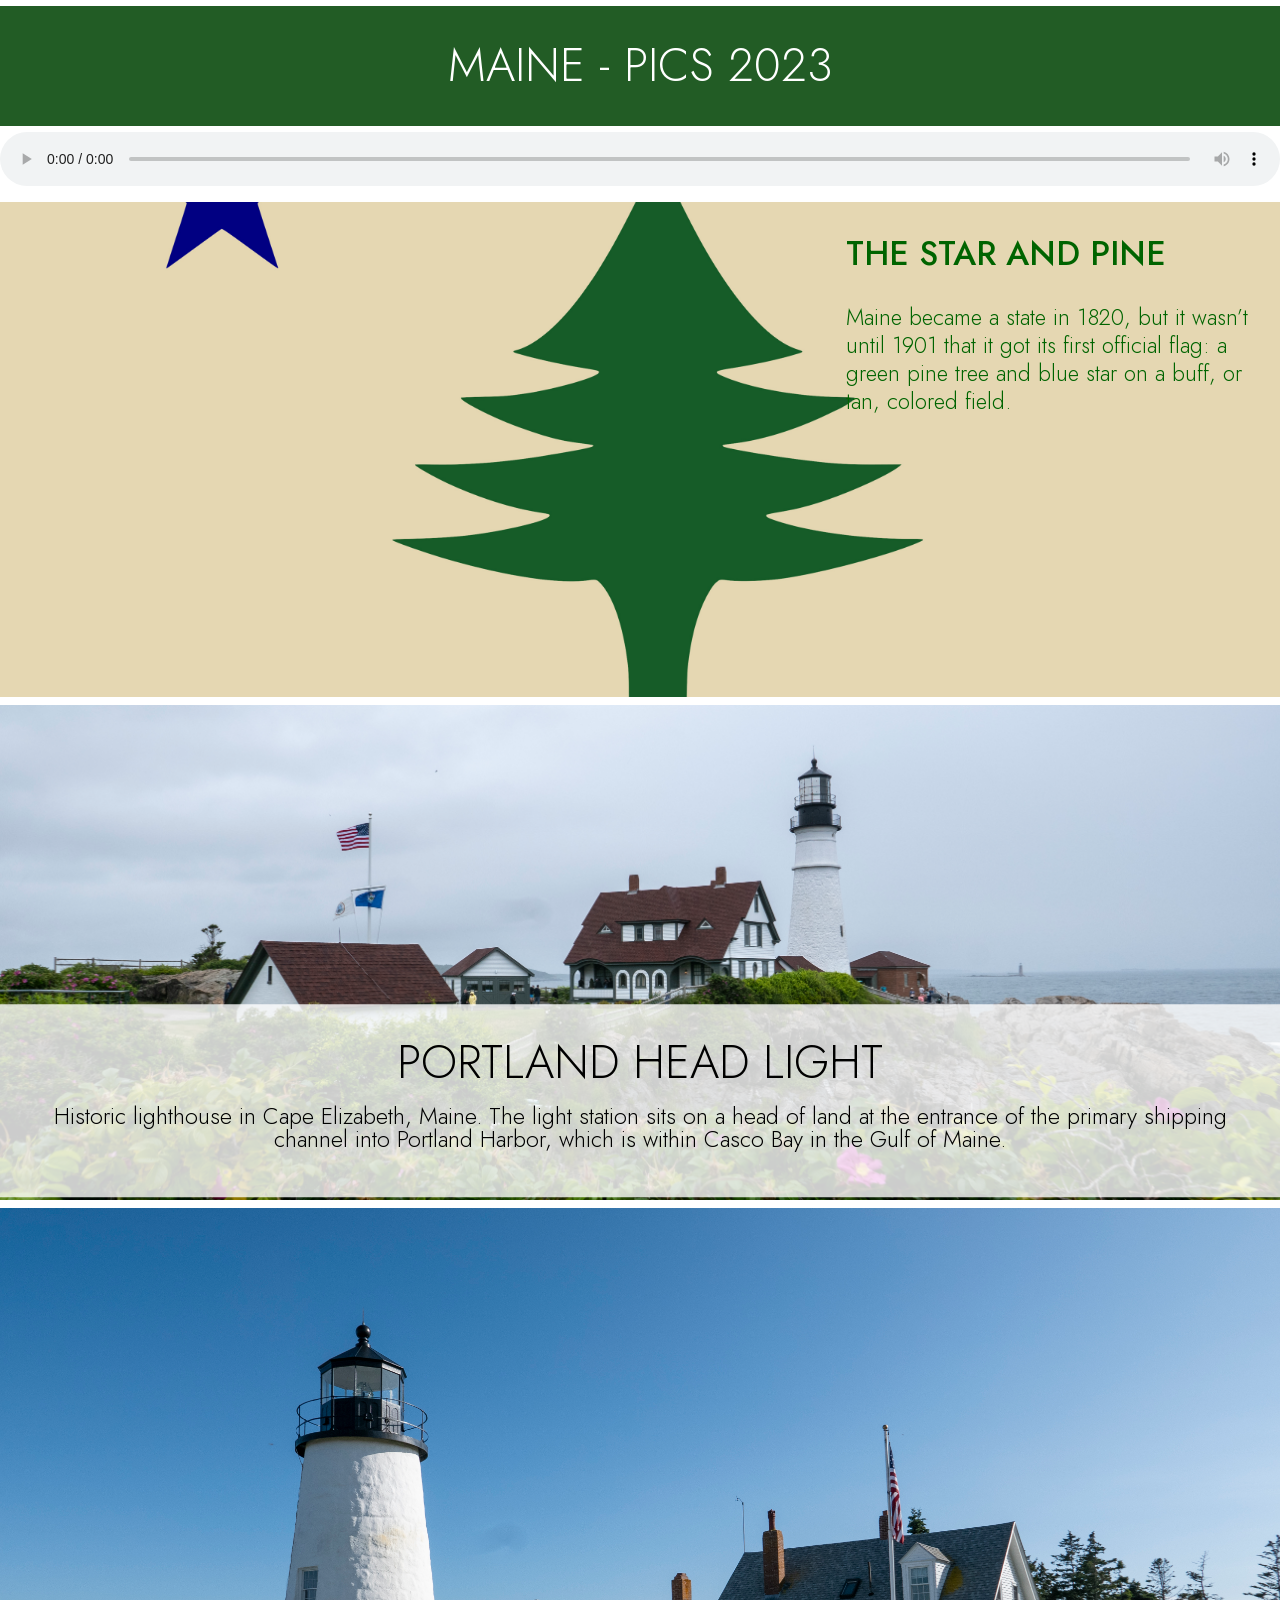
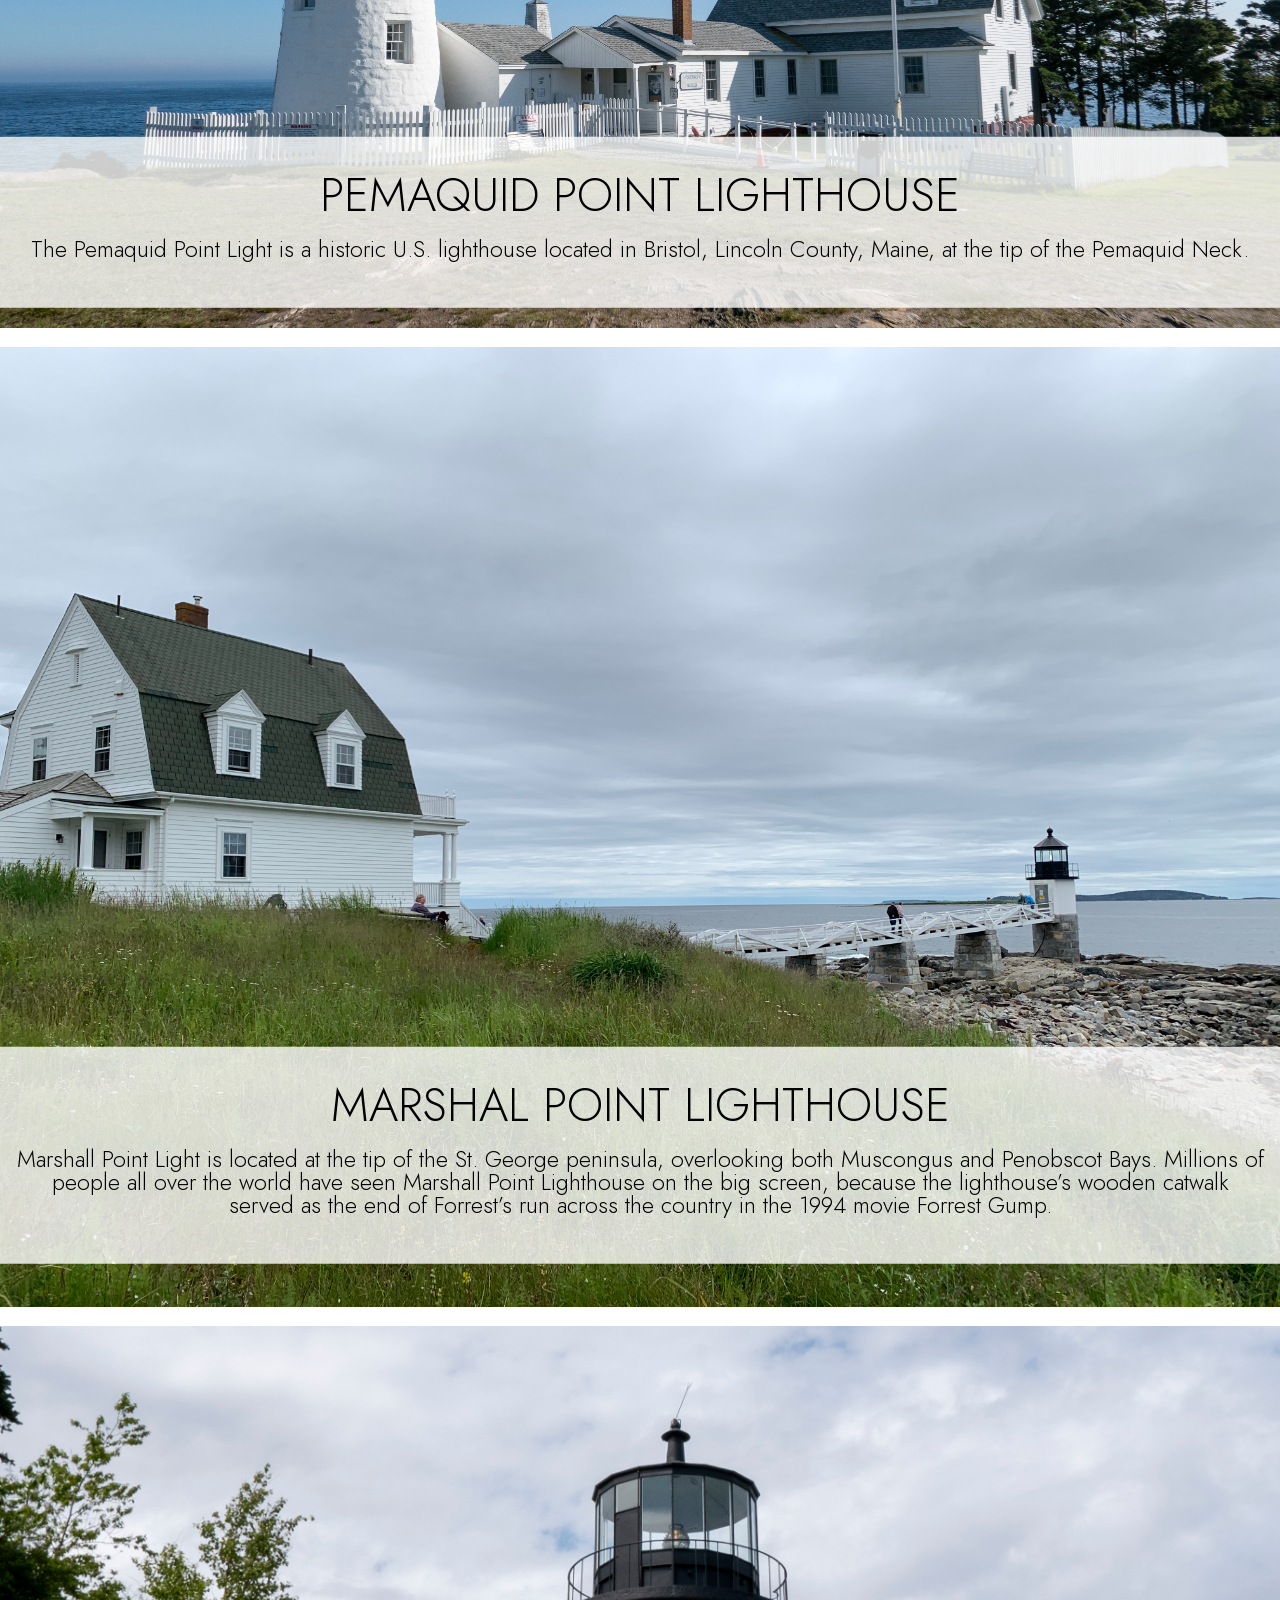
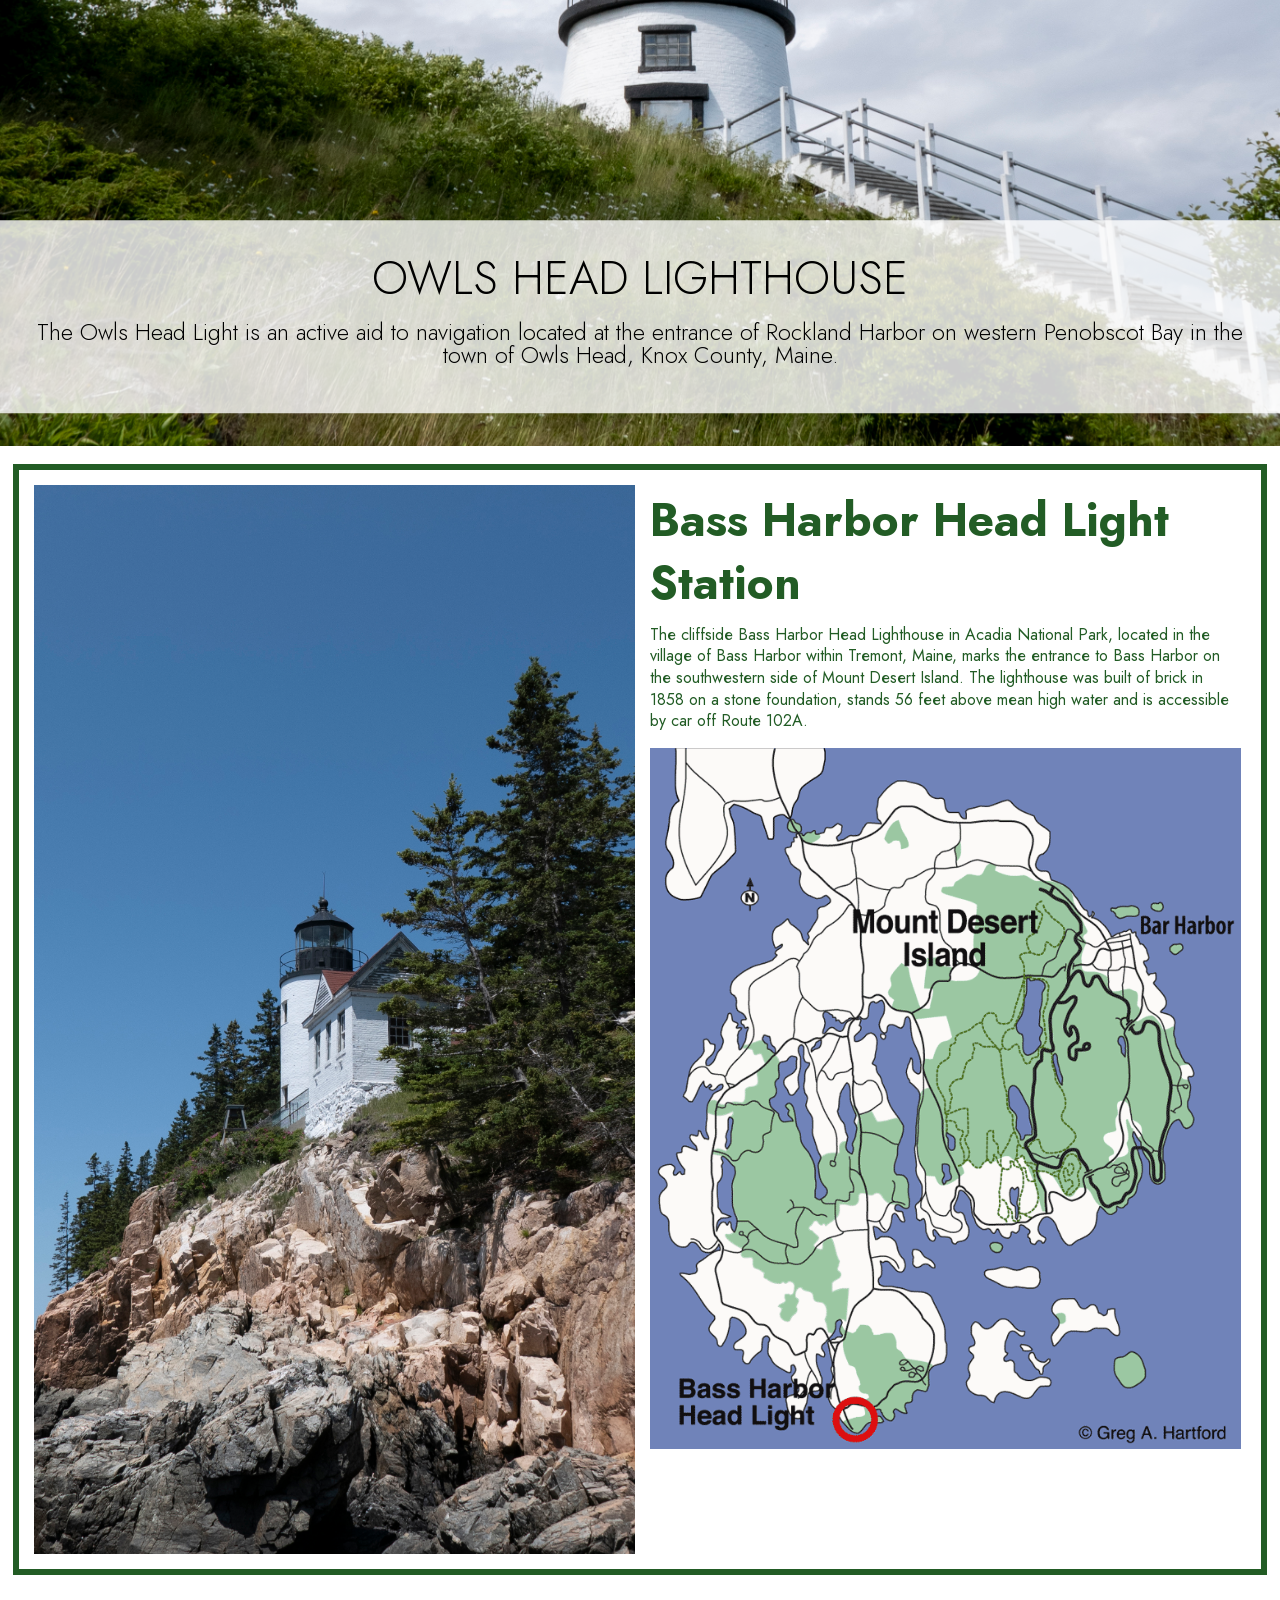
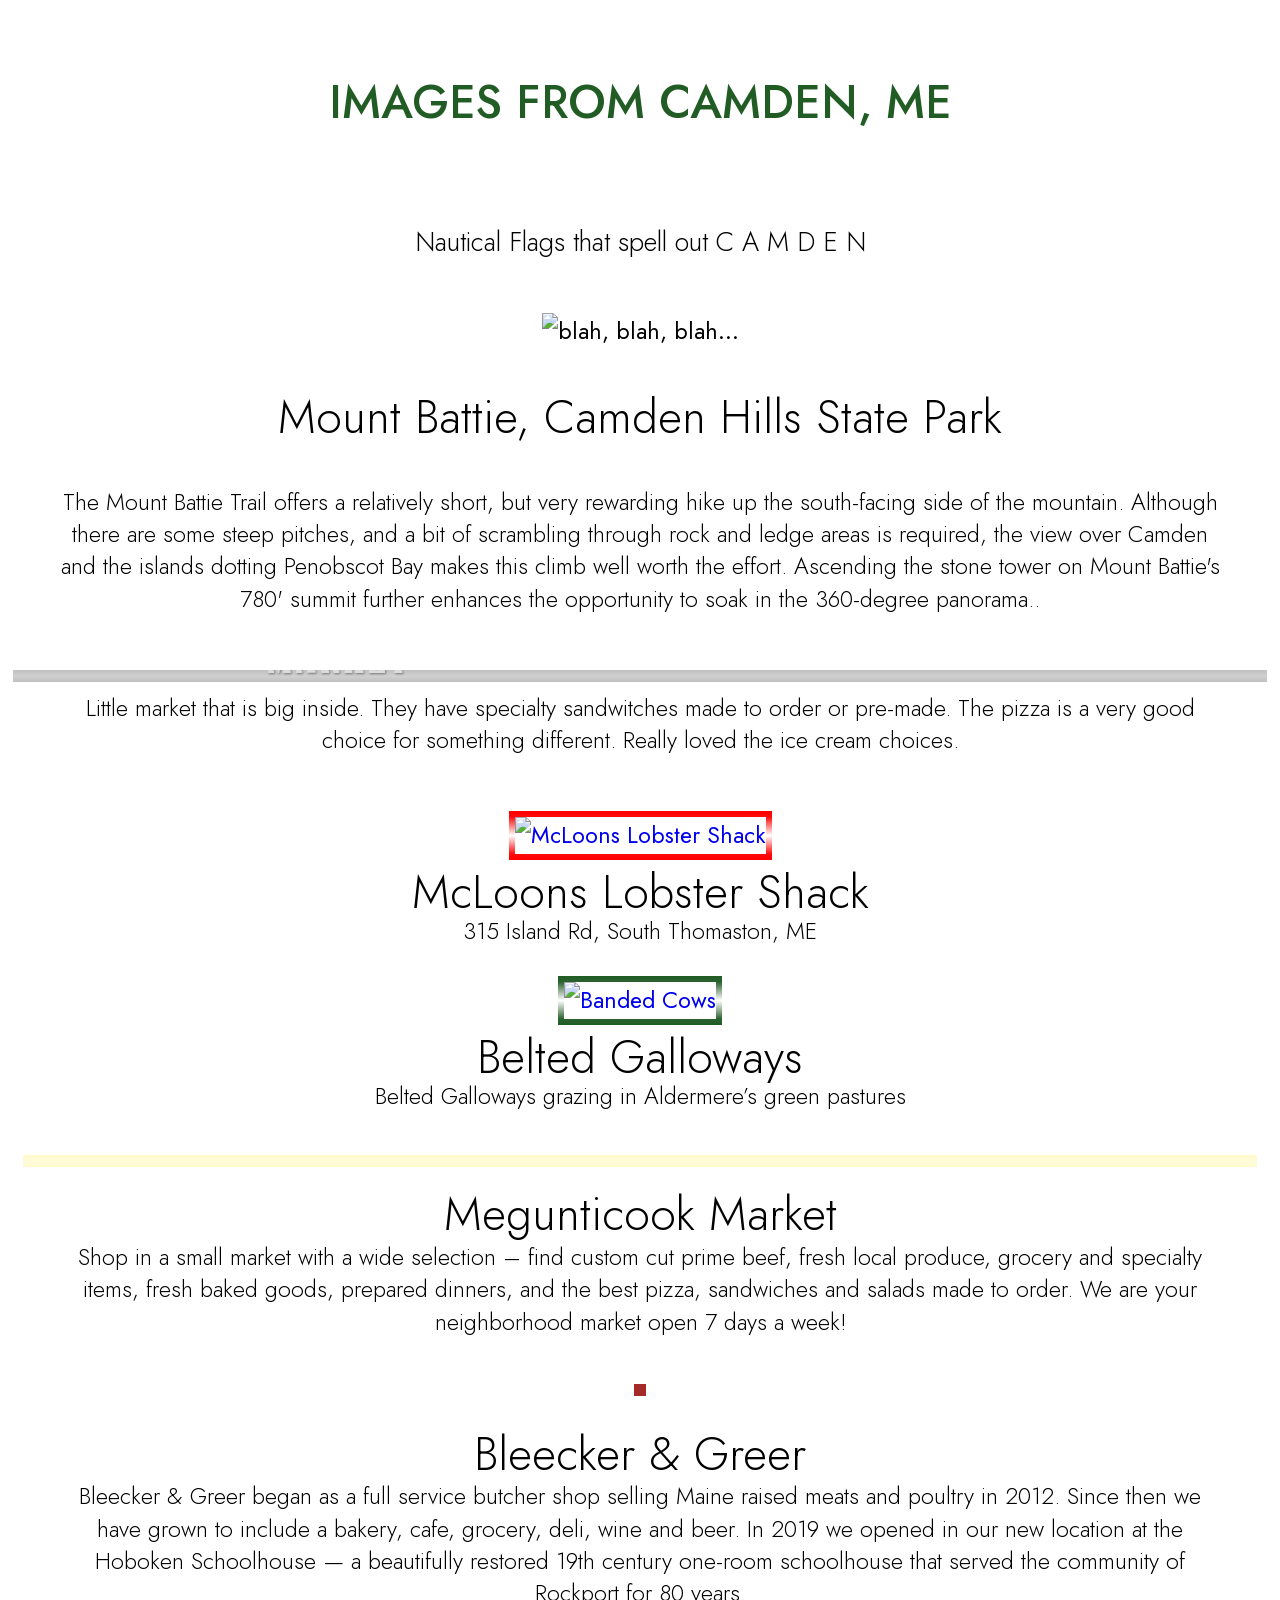
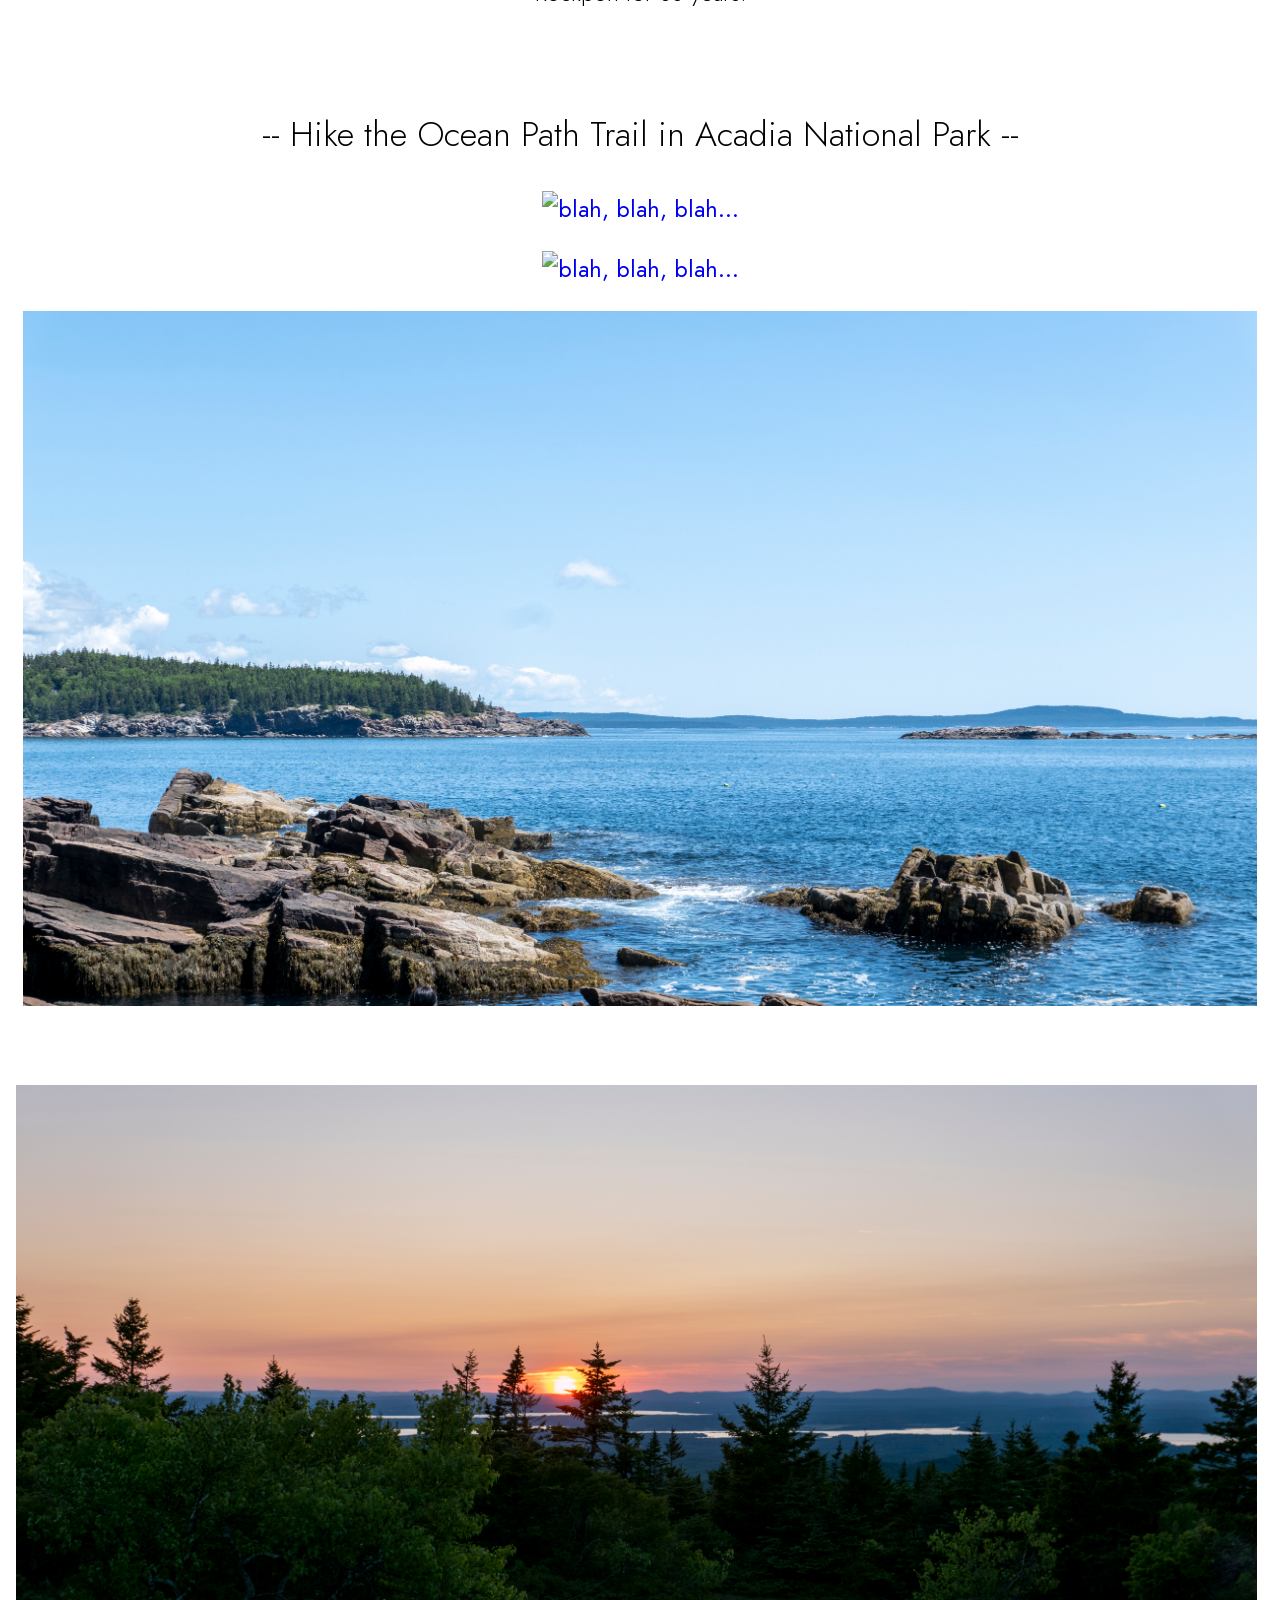
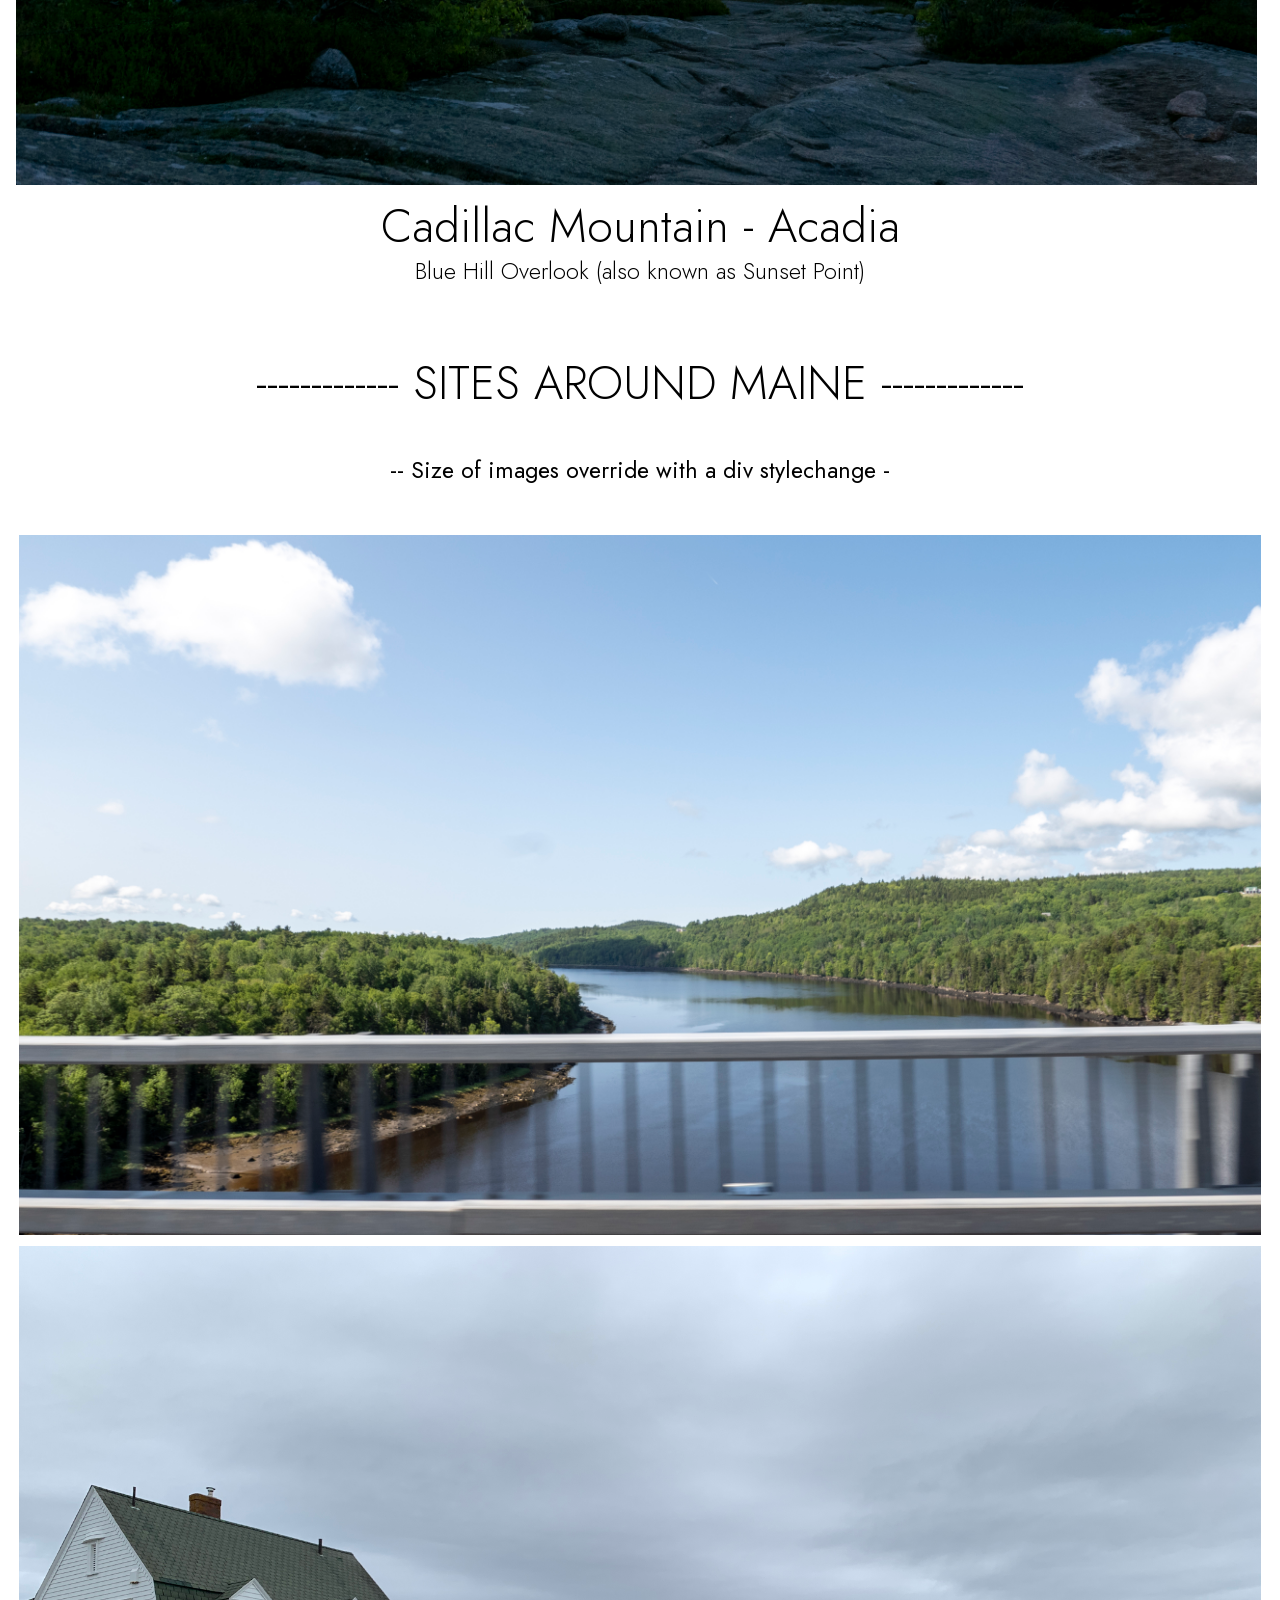
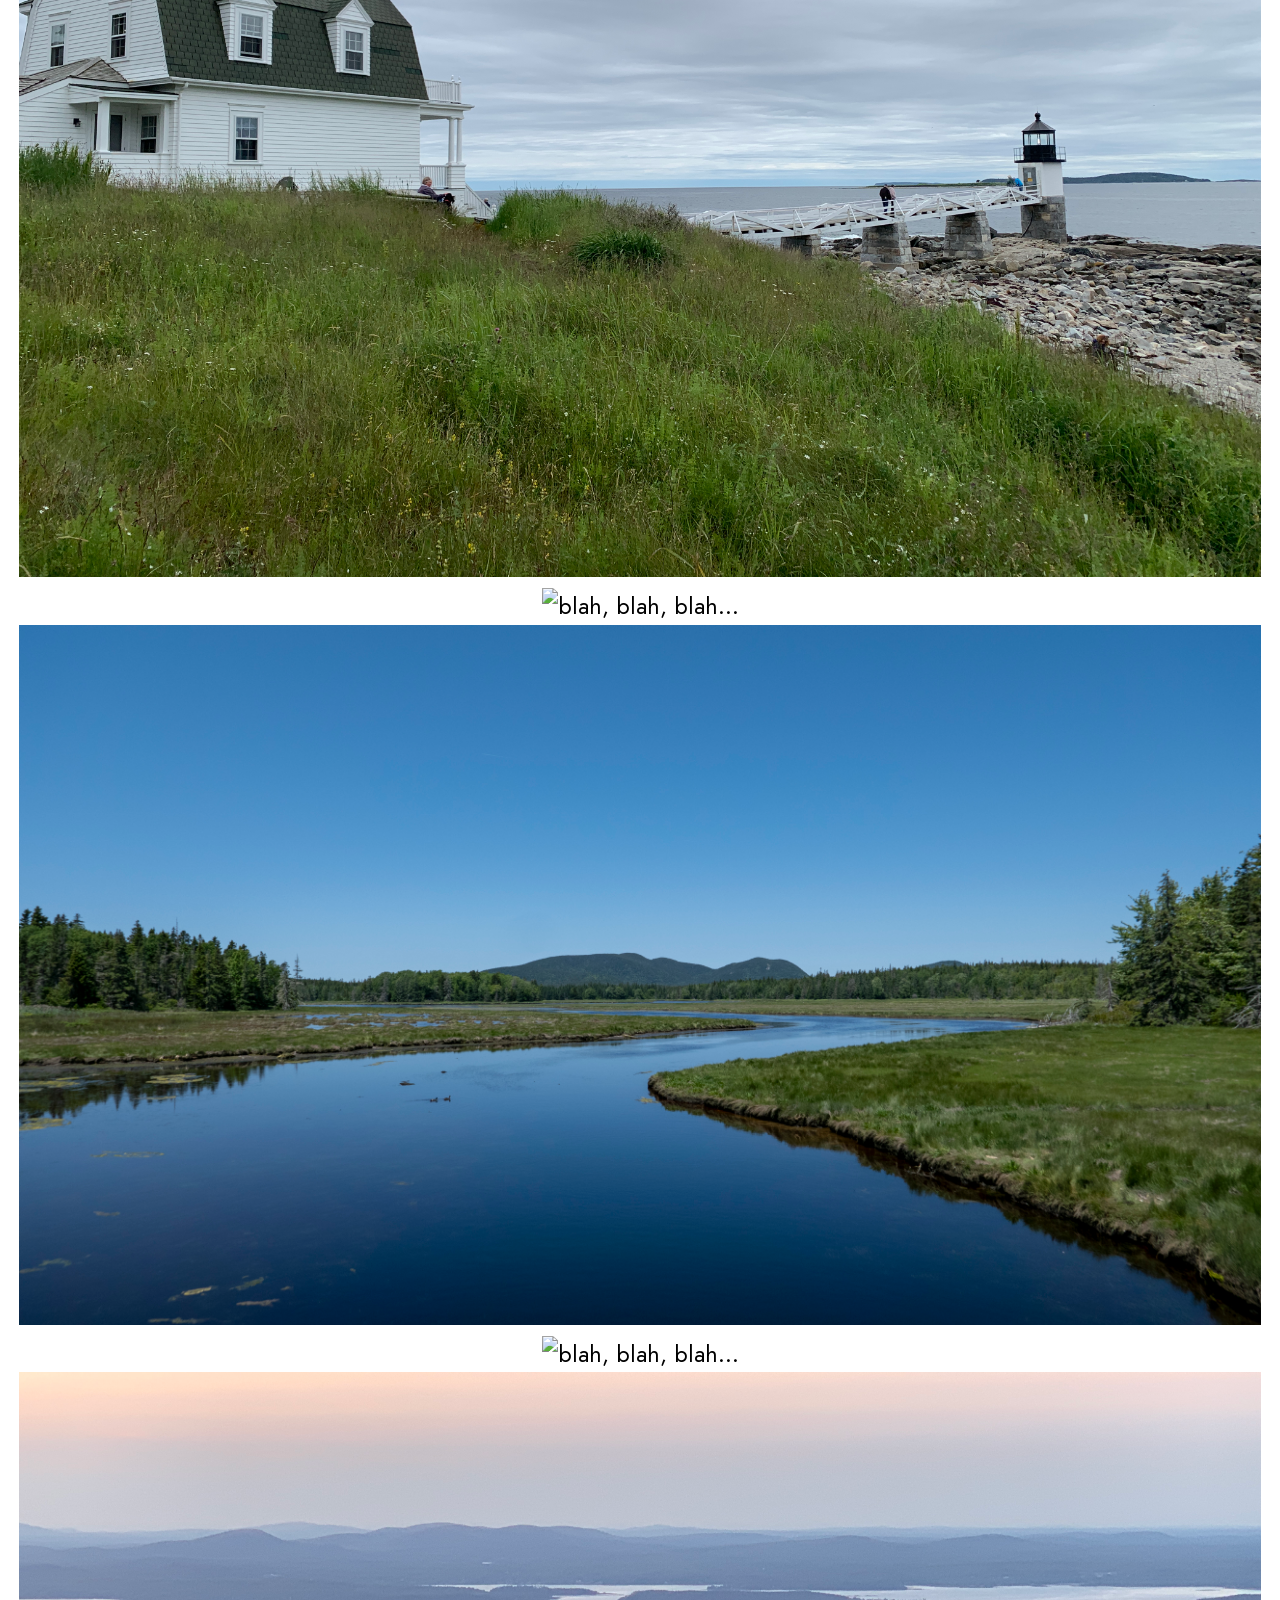
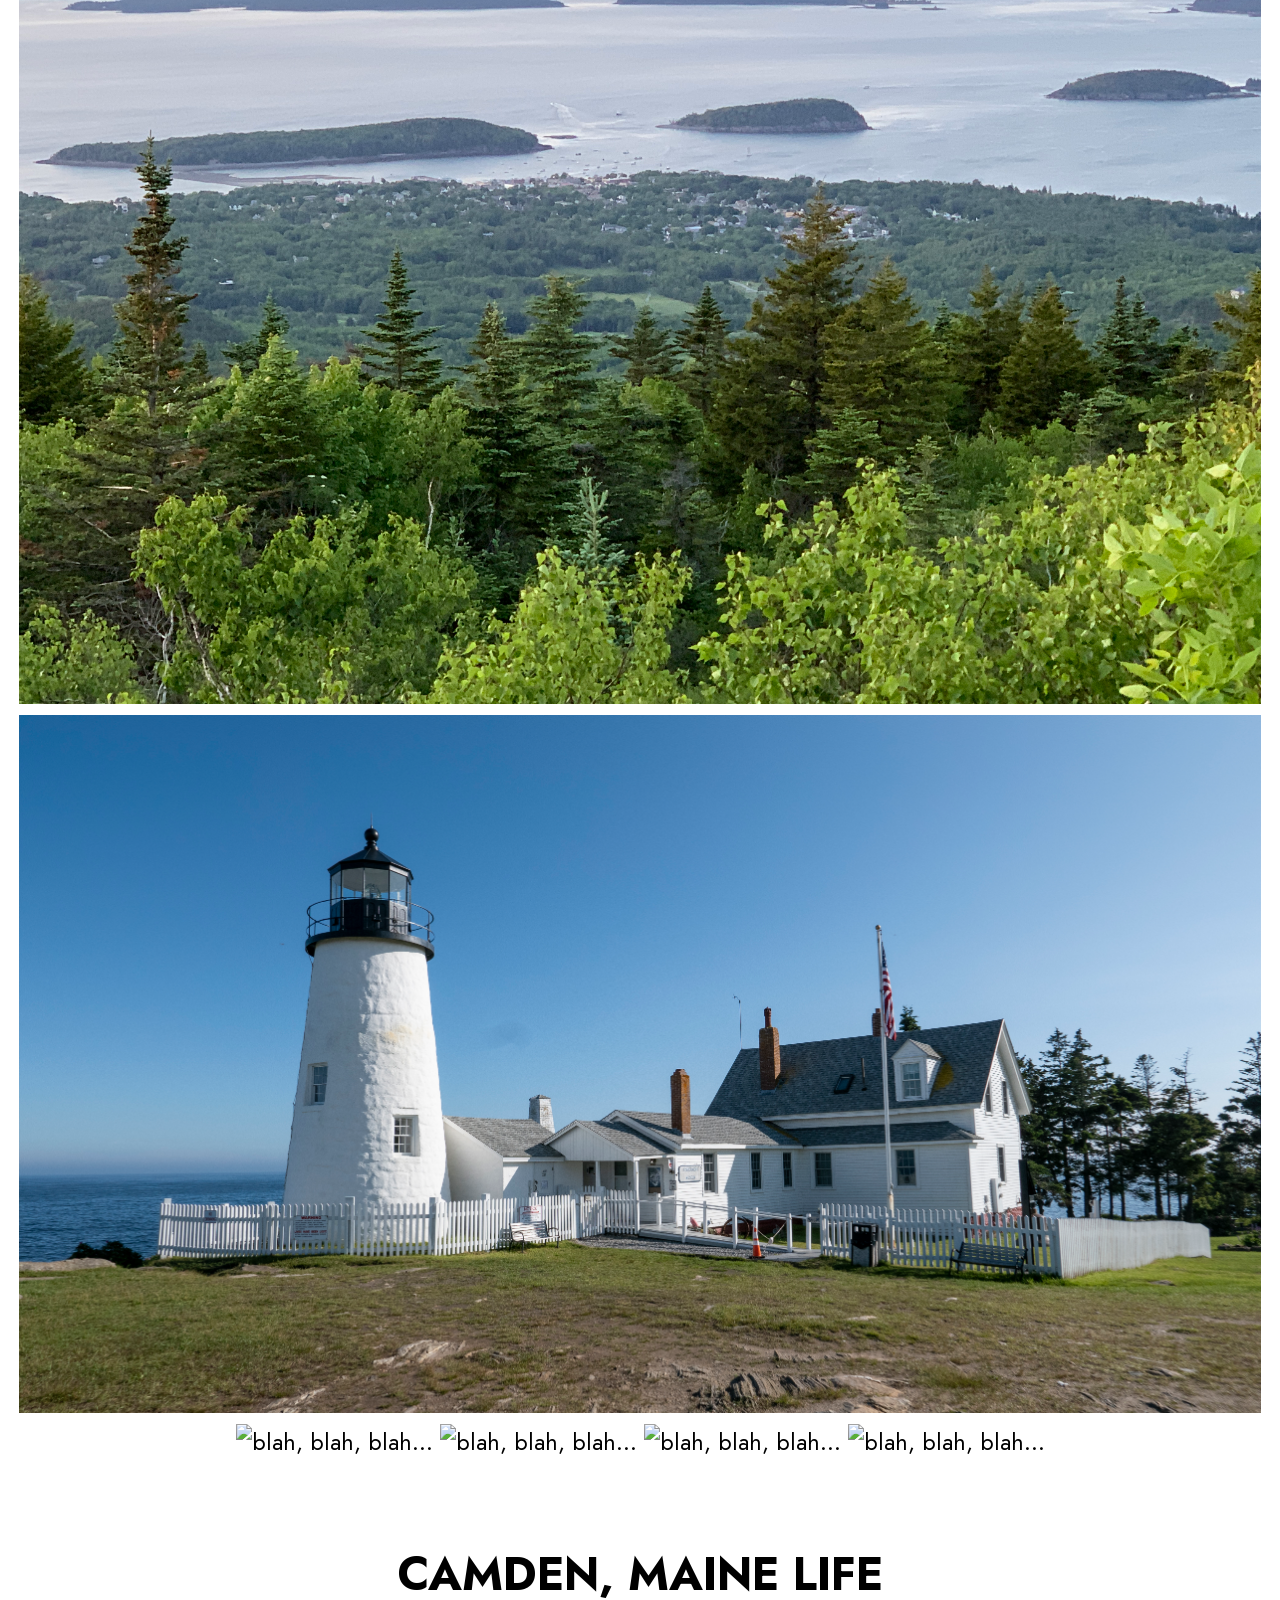
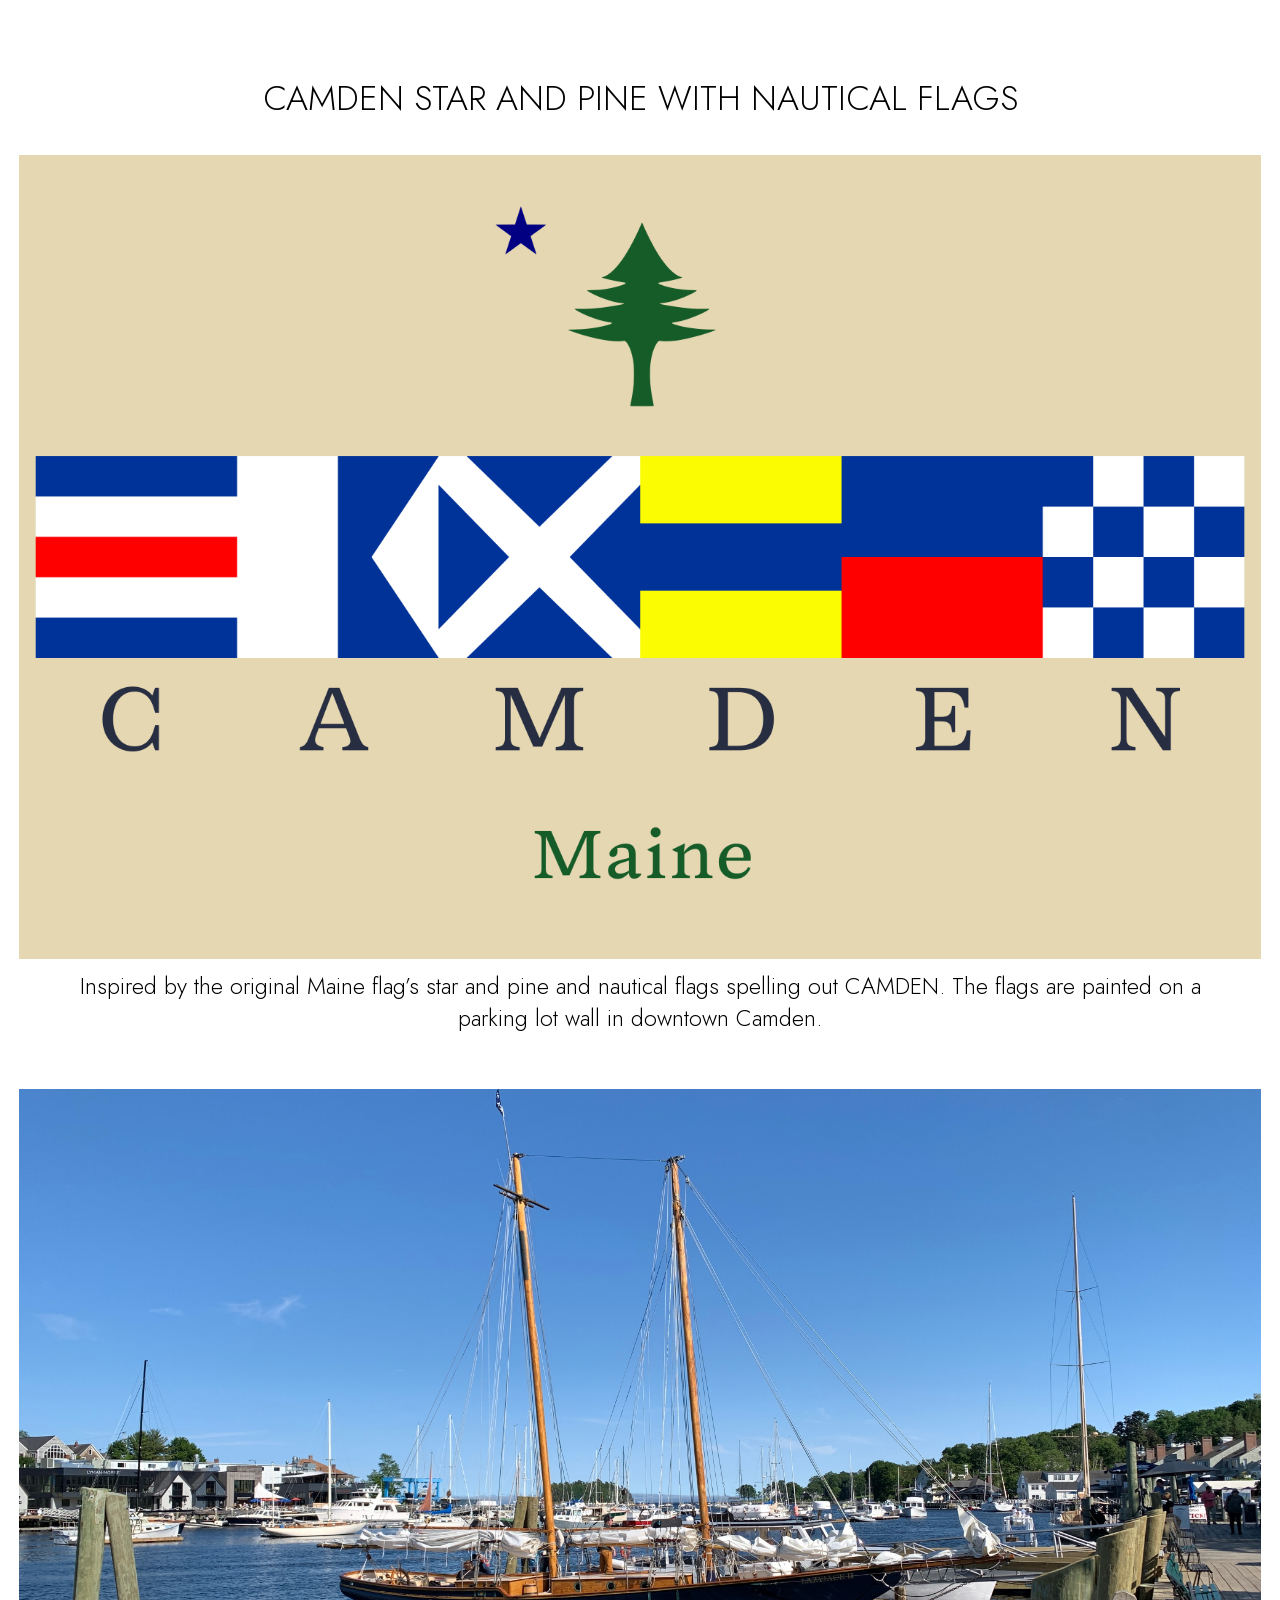
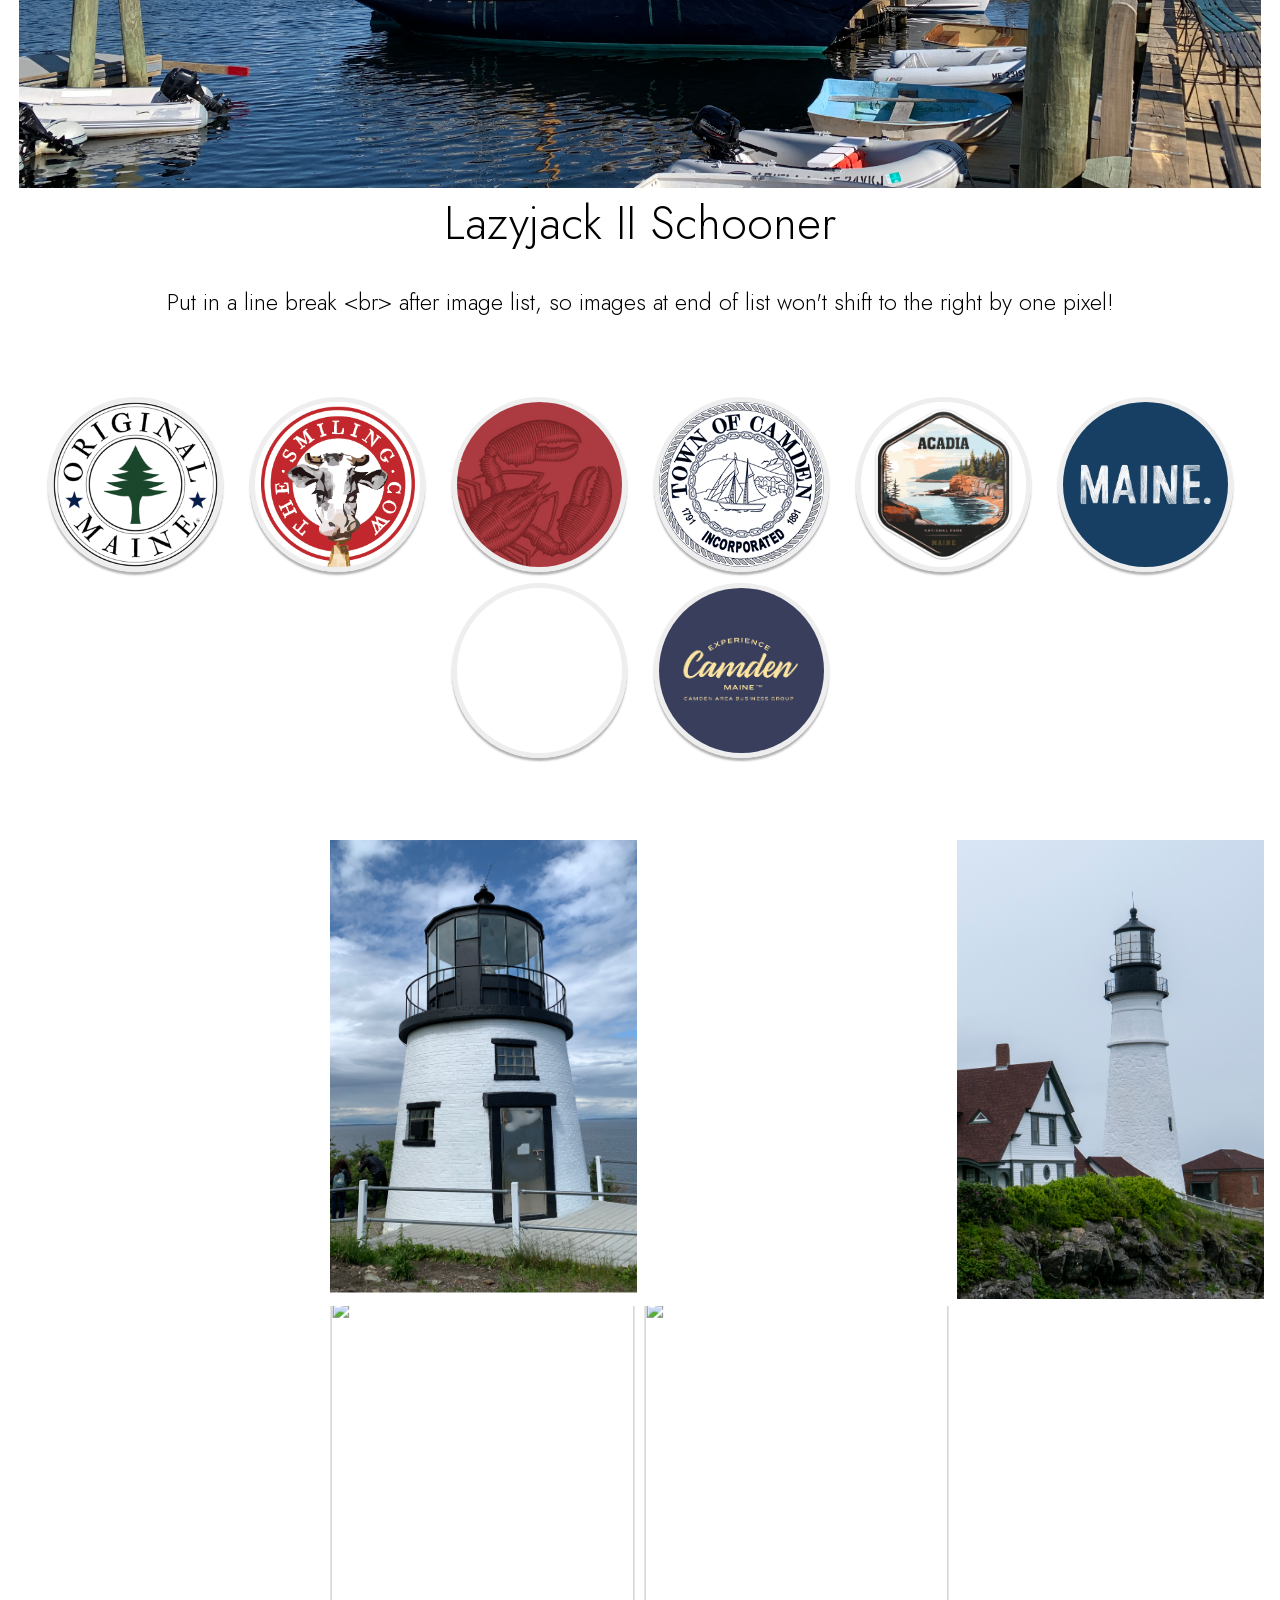
==== index.html @ 2dab099b "Update index.html" ====
<!DOCTYPE html>
<html lang="en-US">


<!-- page name top tab -->
<head>    
  <!-- basic.html -->
  <title>MY OWN MAINE PAGE - EAK</title>
  <link rel="stylesheet" href="style.css">  
  <meta charset = "UTF-8" />
  




    
</head>

<body>     
<center>

    
<div class="banner">
 <h1 class="light-text">MAINE - PICS 2023</h1>            
</div>
        
    
    
    
<!-- audio player audio level half set size of playr in css look for audio1 -->

    
<div title="Common Loon Calls"><audio id= "audio1" controls="controls" onloadeddata="setHalfVolume()" loop="true">
<source src="music/Common_Loon_Calls.mp3"  type="audio/mp3">
</audio></div>
        

<script>
function setHalfVolume() {
    var myAudio = document.getElementById("audio1");  
    myAudio.volume = 0.3; //Changed this to 0.5 or 50% volume since the function is called Set Half Volume ;)
}
</script>    
 
    


    
    
    
    
    
    
    
<!-- HERO1 container holding image and text image call in html -->     
    

 <div class="heromain">
  <div class="heromain-overlay">
   <h2 class="meium-text">THE STAR AND PINE</h2>
    <h4 class="light-text">Maine became a state in 1820, but it wasn’t until 1901 that it got its first official flag: a green pine tree and blue star on a buff, or tan, colored field.</h4>
  </div>
  <img src="images/Camden Maine Flag.jpg" alt="" class="heromain-image" />
</div>   
    
    
    
    
    

    
    
<!-- HERO2 container holding image and text -->   
    
    
<div class="hero-2">
 <img src="images/PREM1240 copy.jpg" alt="" class="heromain-image" />   
  <div class="herotext-2">
   <h1 class="light-text">PORTLAND HEAD LIGHT</h1>
        <h4 class="light-text">Historic lighthouse in Cape Elizabeth, Maine. The light station sits on a head of land at the entrance of the primary shipping channel into Portland Harbor, which is within Casco Bay in the Gulf of Maine.</h4>
  </div>
</div>       
    
    
    

    
    
<!-- HERO3 container image resizes  full image to page text -->      
    
    
    
<div class="hero-3">
  <img class="bg3" src="images/PREM1206 copy.jpg" alt="" />
  <div class="herotext-3">
   <h1 class="light-text">PEMAQUID POINT LIGHTHOUSE</h1>
        <h4 class="light-text">The Pemaquid Point Light is a historic U.S. lighthouse located in Bristol, Lincoln County, Maine, at the tip of the Pemaquid Neck.</h4>
  </div>
</div>       
         


    
    
<div class="hero-3">
  <img class="bg3" src="images/IMG_8905.JPG" alt="" />
  <div class="herotext-3">
   <h1 class="light-text">MARSHAL POINT LIGHTHOUSE</h1>
        <h4 class="light-text">Marshall Point Light is located at the tip of the St. George peninsula, overlooking both Muscongus and Penobscot Bays. Millions of people all over the world have seen Marshall Point Lighthouse on the big screen, because the lighthouse’s wooden catwalk served as the end of Forrest’s run across the country in the 1994 movie Forrest Gump.</h4>
  </div>
</div>       
         


 <div class="hero-3">
  <img class="bg3" src="images/Owls Head Lighthouse02.jpg" alt="" />
  <div class="herotext-3">
   <h1 class="light-text">OWLS HEAD LIGHTHOUSE</h1>
        <h4 class="light-text">The Owls Head Light is an active aid to navigation located at the entrance of Rockland Harbor on western Penobscot Bay in the town of Owls Head, Knox County, Maine.</h4>
  </div>
</div>              
    

  <!-- responsive image left text right flexbox -->    
    
  
  <!-- # Two Column Responsive Table with Image -->



<!-- responsive image left / text right -->

<table style="width:98%; border:6px solid #225C25; border-collapse:collapse; background:#ffffff;" align="center">
  <tr>
    <td style="padding:10px;">

      <!-- LEFT COLUMN : IMAGE -->
      <table align="left" width="50%" cellpadding="0" cellspacing="0">
        <tr>
          <td style="padding:5px; text-align:center;">
            <a href="https://acadiamagic.com/bass-harbor-light.html" target="_blank">
              <img src="images/PREM1141_9x16copy.jpg"
                   alt="Bass Harbor Head Light"
                   style="width:100%; height:auto; display:block;">
            </a>
          </td>
        </tr>
      </table>

      <!-- RIGHT COLUMN : TEXT + MAP -->
      <table align="right" width="50%" cellpadding="0" cellspacing="0">
        <tr>
          <td style="
              padding:10px;
              
              color:#225C25;
              line-height:1.35;
              text-align:left;
            ">

            <h1 style="margin:0 0 10px 0;">
              Bass Harbor Head Light Station
            </h1>

            <p style="font-size:1rem; margin:0 0 15px 0;">
              The cliffside Bass Harbor Head Lighthouse in Acadia National Park,
              located in the village of Bass Harbor within Tremont, Maine,
              marks the entrance to Bass Harbor on the southwestern side of
              Mount Desert Island. The lighthouse was built of brick in 1858
              on a stone foundation, stands 56 feet above mean high water and
              is accessible by car off Route 102A.
            </p>

            <img src="images/bassharborlightmap.png"
                 alt="Bass Harbor Map"
                 style="width:100%; height:auto; display:block; margin-top:10px;">

          </td>
        </tr>
      </table>

      <!-- CLEAR FLOATS -->
      <div style="clear:both;"></div>

    </td>
  </tr>
</table>



    
    
    
 <!-- IMAGE bg - Opacity layer - LOGO. "it scales too -->   
    
<br>

<p></p>   
    
<h1 class="medium-text" style="color:#225C25;">IMAGES FROM CAMDEN, ME</h1>
   
    
<p></p> 
    
<div class="photo-container">

<a href="https://www.camdenmaine.gov/" target="_blank"><img src="images/camdenseal-dark.png" alt="" class="logo" /></a> 
 
<img src="./images/PREM1173 copy.jpg" alt="" class="photounderlogo" style="transform: scale(1)" />

</div>    
    
 

<h3 class="light-text">Nautical Flags that spell out C A M D E N</h3>     
        
   

  


    
<div id="page-wrap">
</div>
<!-- all websites HTML here -->


    











    
<p></p>   
<div style="width: 100%">
<img src="images/IMG_9038.JPG" alt="blah, blah, blah..." />

<h1 class="light-text">Mount Battie, Camden Hills State Park</h1>
<p class="light-text" style="margin: 0 1.6em 32px; line-height: 1.4;">The Mount Battie Trail offers a relatively short, but very rewarding hike up the south-facing side of the mountain. Although there are some steep pitches, and a bit of scrambling through rock and ledge areas is required, the view over Camden and the islands dotting Penobscot Bay makes this climb well worth the effort. Ascending the stone tower on Mount Battie's 780' summit further enhances the opportunity to soak in the 360-degree panorama..</p>        

</div>    
    
<!-- size expand and border gradient -->    
 
<p></p>






    
    
<div class="photo-container">
<a href="https://megunticookmarket.com" target="_blank"><img src="images/Megunticook-Market-Logo - Copy.svg" alt="" class="logo2" /></a> 
<img src="images/IMG_9027.JPG" alt="" class="photounderlogo2" style="border: 6px solid; border-image-source: linear-gradient(to bottom, silver, #FFFFFF, #FFFFFF, silver); border-image-slice: 1;"/>
</div>       
    
<p class="light-text" style="margin: 0 1.6em 32px; line-height: 1.4;">Little market that is big inside. They have specialty sandwitches made to order or pre-made. The pizza is a very good choice for something different. Really loved the ice cream choices.</p>    
<p></p> 
    

    
    
    
    

<a href="https://mcloonslobster.com/" target="_blank">
  <img src="images/PREM1050 copy.jpg" alt="McLoons Lobster Shack"
       width="325"
       style="margin-bottom: 8px;
              border: 6px solid;
              border-image-source: linear-gradient(to bottom, red, white, red);
              border-image-slice: 1;">
</a>

<h1 class="light-text" style="margin: 0; line-height: 1.1;">
  McLoons Lobster Shack
</h1>

<h4 class="light-text" style="margin: 0 0 32px 0; line-height: 1.1;">
  315 Island Rd, South Thomaston, ME
</h4>



<a href="https://www.aldermere.org/about/belted-galloways/" target="_blank">
  <img src="images/PREM1067 copy2.jpg" alt="Banded Cows"
       width="325"
       style="margin-bottom: 8px;
              border: 6px solid; 
              border-image-source: linear-gradient(to bottom, #225C25, white, #225C25); 
              border-image-slice: 1;">
</a>

<h1 class="light-text" style="margin: 0; line-height: 1.1;">
  Belted Galloways
</h1>

<h4 class="light-text" style="margin: 0 0 20px 0; line-height: 1.1;">
  Belted Galloways grazing in Aldermere’s green pastures
</h4>  


    
 
<p></p>        
        
    
    
      
<!-- image with gradient border static size -->      

<p><a href='https://megunticookmarket.com' target="_blank">
<img src="images/IMG_9027.JPG" alt="" class="photounderlogo2" style="border: 6px solid; border-image-source: linear-gradient(to bottom, LemonChiffon, #FFFFFF, #FFFFFF, LemonChiffon); border-image-slice: 1;"/></a></p>

<h1 class="light-text" style="margin: 0; line-height: 1.1;">
  Megunticook Market
</h1>   
<p class="light-text" style="margin: 0 1.6em 32px; line-height: 1.4;">
  Shop in a small market with a wide selection – find custom cut prime beef,
  fresh local produce, grocery and specialty items, fresh baked goods, prepared
  dinners, and the best pizza, sandwiches and salads made to order. We are your
  neighborhood market open 7 days a week!
</p>

    
     
<p><a href="https://www.mainemeat.com/" target="_blank"><img src="images/IMG_9144.JPG" style="border: 6px solid; border-image-source: linear-gradient(to bottom, brown, brown, brown); border-image-slice: 1;" alt="" /></a></p>
    
<h1 class="light-text" style="margin: 0; line-height: 1.1;">
  Bleecker &#38; Greer
</h1>    
<p class="light-text" style="margin: 0 1.6em 32px; line-height: 1.4;">Bleecker &#38; Greer began as a full service butcher shop selling Maine raised meats and poultry in 2012. Since then we have grown to include a bakery, cafe, grocery, deli, wine and beer. In 2019 we opened in our new location at the Hoboken Schoolhouse — a beautifully restored 19th century one-room schoolhouse that served the community of Rockport for 80 years.</p>  
     
 <br>    

    
    <!-- size of images based on bdy sizing -- from css --> 
    
<h2 class="light-text">-- Hike the Ocean Path Trail in Acadia National Park --</h2>  
    
<p><a href="https://www.nps.gov/acad/index.htm" target="_blank"><img src="images/PREM1101 copy.jpg" alt="blah, blah, blah..." /></a></p>
<p><a href="https://www.nps.gov/acad/index.htm" target="_blank"><img src="images/PREM1104 copy.jpg" alt="blah, blah, blah..." /></a></p>     
<p><a href="https://www.nps.gov/acad/index.htm" target="_blank"><img src="images/PREM1103 copy.jpg" alt="blah, blah, blah..." /></a></p>     
    
 
<p></p>
<p></p>
    
    

<div style="width: 99%"><a href="https://www.nps.gov/acad/planyourvisit/cadillac-mountain.htm#:~:text=Friends%20of%20Acadia-,Visit%20Cadillac%20Mountain,-Cadillac%20Mountain%20is" target="_blank"><img src="images/PREM1136 copy.jpg" alt="" /></a>
<img src="images/statuetwinempire.JPG" alt="" /></div> 
<lb>

<h1 class="light-text" style="margin: 6px; line-height: 1.1;">
  Cadillac Mountain - Acadia
</h1>

<h4 class="light-text" style="margin: 0 0 32px 0; line-height: 1.1;">
  Blue Hill Overlook (also known as Sunset Point)
</h4>      
     
    
<p></p>    
    
<h1 class="light-text"> ------------- SITES AROUND MAINE ------------- </h1>
  
<!-- size of images override with a div stylechange -->     
    
<p>-- Size of images override with a div stylechange -</p> 
    
<p></p>   
<div style="width: 99%">    
<img src="images/PREM1095 copy.jpg" alt="blah, blah, blah..." /> 
<img src="images/IMG_8905.JPG" alt="blah, blah, blah..." />    
<img src="images/PREM1221 copy.jpg" alt="blah, blah, blah..." />    
<img src="images/PREM1152 copy.jpg" alt="blah, blah, blah..." />   
<img src="images/IMG_9022.JPG" alt="blah, blah, blah..." />
<img src="images/IMG_8977.JPG" alt="blah, blah, blah..." />  
<img src="images/PREM1206 copy.jpg" alt="blah, blah, blah..." />
<img src="images/PREM1165 copy.jpg" alt="blah, blah, blah..." />
<img src="images/PREM1112 copy.jpg" alt="blah, blah, blah..." />     
<img src="images/PREM1049 copy.jpg" alt="blah, blah, blah..." />
<img src="images/PREM1126 copy.jpg" alt="blah, blah, blah..." />
 
</div>

    
    
<p></p>     
<p></p>     
<h1>CAMDEN, MAINE LIFE</h1>    

<p></p>         

    
<h2 class="light-text">CAMDEN STAR AND PINE WITH NAUTICAL FLAGS</h2>


<div style="width: 99%">
<a href="https://camdenharbourinn.com/downtown-camden-maine-guide/" target="_blank"><img src="images/Camden_Maine Nautical Flags.jpg" alt="" /></a></div> 

<p class="light-text" style="margin: 0 1.6em 32px; line-height: 1.4;">
  Inspired by the original Maine flag’s star and pine and nautical flags spelling
  out CAMDEN. The flags are painted on a parking lot wall in downtown Camden.
</p>     
    
    
    
    
    
    
    
    
    
    
    
    
    
    
    
<p></p>  
<div style="width: 99%"><a href="https://schoonerlazyjack.com/" target="_blank"><img src="images/IMG_E9085.JPG" alt="" /></a>
</div>
<h1 class="light-text" style="margin: 0; line-height: 1.1;">
  Lazyjack II Schooner
</h1>





<!-- images locked in -->   

 
<br>
<p class="light-text" style="margin: 0 1.6em 32px; line-height: 1.4;">Put in a line break &lt;br&gt; after image list, so images at end of list won't shift to the right by one pixel!</p>   
<p style="clear: both;"></p>
 

    
    
    
  <!-- images expand size and crop based on CSS -->    
    

  

  

    
    
    

    
    
    
    
    
    
    
    
    
    
    
    
   <!-- images move to next line or back on sizing -->       
    

    
    
    
<!-- inline6 CRRRAAAAAAAAAAAAAAAAAPPPPPP -->   
    

    
    
    
    
    
    
    
    
    
 <!-- rounded -->   
    
<p></p>

    
<div class="circular--landscape">
<a href="https://www.originalmaine.me/" target="_blank"><img src="images/original-maine-transparent-round.png" alt="" style="position: absolute; left:0px; bottom:-0px; transform: scale(1);"/></a>
</div>

 <div class="circular--landscape">
<a href="https://www.smilingcow.com/" target="_blank"><img src="images/TSC-logo.png" alt="" style="position: absolute; left:+6px; bottom:-4px;"/></a>
</div>   
 
 <div class="circular--landscape">
<a href="https://mcloonslobster.com/" target="_blank"><img src="images/McLoons Card01.png" alt="" class="addMore" title="McLoons" style="position: absolute; left: -95px; top: -0; transform: scale(1);"/></a>
</div>   
    
<div class="circular--landscape">
<a href="https://www.camdenmaine.gov/" target="_blank"><img src="images/camdenseal-dark.png" alt="" style="position: absolute; left:0; bottom:-0; scale(1);"/></a>
</div> 
     
    
  
   
<div class="circular--portrait">
<a href="https://www.nps.gov/acad/index.htm" target="_blank"><img src="images/ANP Badge01_ copy.jpg" alt="" style="position: absolute; left:0; bottom:-0; scale(1);"/></a>
</div>

 <div class="circular--landscape">
<a href="https://visitmaine.com/" target="_blank"><img src="images/MAINElogo copy.jpg" alt="" style="position: absolute; left:0; bottom:-0; scale(1);"/></a>
</div>   
 
 <div class="circular--portrait">
<a href="https://www.staybarharbor.com/sand-bar-cottage.htm" target="_blank"><img src="images/IMG_4203.jpg" alt="" style="position: absolute; left:0; bottom:-20px; scale(1);"/></a>
</div>   
    
<div class="circular--landscape">
<a href="https://www.camdenmaineexperience.com/" target="_blank"><img src="images/camden main exp 01 copy.jpg" alt="" style="position: absolute; left:0; bottom:0; scale(1);"/></a>
</div>    


   

 <p></p>     
    
<p style="clear: both;"></p>

 

	
	
<!-- images multi up table responsive -->     
    
    
<div class="images4ups">
  <div class="photo4ups">
      <img src="images/PREM1207.JPG" alt="" style="object-position: -1vw -3vw; transform: scale(1.25);"/>
    </div>
  <div class="photo4ups">
      <img src="images/Owls Head Lighthouse.JPG" alt="" style="object-position: 0vw 0vw; transform: scale(1.02);"/>
    </div>
	 <div class="photo4ups">
      <img src="images/PREM1144.JPG" alt="" style="object-position: 0vw -2vw; transform: scale(1.30);"/>
    </div>
	 <div class="photo4ups">
      <img src="images/PREM1235 copy.jpg" alt="" style="object-position: -26vw 2vw; transform: scale(1.25);"/>
    </div>
  </div>
   


<div class="images4ups">
  <div class="photo4ups">
      <img src="images/IMG_2751.jpg" alt="" style="object-position: 0vw -2vw; transform: scale(1.2);"/>
    </div>
  <div class="photo4ups">
      <img src="images/PREM1104 copy.jpg" alt="" style="object-position: -7vw 0vw; transform: scale(1.03);"/>
    </div>
	 <div class="photo4ups">
      <img src="images/PREM1052 copy.jpg" alt="" style="object-position: 0vw 0vw; transform: scale(1.03);"/>
    </div>
	 <div class="photo4ups">
      <img src="images/PREM1227 copy.jpg" alt="" style="object-position: 0vw 0vw; transform: scale(1.5);"/>
    </div>
  </div>
    

<p></p>  		
		
	
	
<p style="clear: both;"></p>	
	
	
    
    
    
    
    
<!-- SLIDER Compare before/after Resizes to page --> 
    
<div class="sliderbafwholder1">
<div class="sliderba">
<input type="range" value="15" max="100">
<p class="toprightbatext" >DAY</p>

<div class="originalba-image">

<p class="topleftbatext" >NIGHT</p>
</div>   

</div>
</div>    

<!-- JavaScript Page -->
<script src="js/function.js" type="text/javascript"></script>   
    

<p class="light-text" style="margin: 0 1.6em 32px; line-height: 2;">Before/After Comparison Slider -- Click and Drag Bar!</p>   
<p style="clear: both;"></p>       
    
    
    
<!-- end -->     
    
    

    

<!-- SLIDER FULL WIDTH again Compare before/after Resizes to page --> 
    

<div class="sliderbafwholder">    
<div class="sliderbafw"> 
<input type="range" value="15" max="100">
<p class="toprighttextbafw" >DAY</p>

<div class="originalbafw-image">
<p class="toplefttextbafw" >NIGHT</p>
</div>  
</div>
</div>
 
<!-- JavaScript Page -->
<script src="js/functionbafw.js" type="text/javascript"></script>

    
    
    
<!-- end -->         
    
    
    
    
    
    
    
 
    
    
    
    
    
    
    
    
<!-- SLIDER NAV Resizes to page -->     
    
<p></p>

<div id="image-slider"> 
<span id="slide1"></span>
<img class="image" src="./images/Penobscot Narrows Bridge.JPG" alt="">
<div class="caption">Penobscot Narrows Bridge</div>
<a class="prev" href="#slide6">&#60;</a>
<a class="next" href="#slide2">&#62;</a>

<span id="slide2"></span>
<img class="image" src="images/Schooner in Camden Harbor.JPG" alt="">
<div class="caption">Schooner in Camden Harbor</div>
<a class="prev" href="#slide1">&#60;</a>
<a class="next" href="#slide3">&#62;</a>

<span id="slide3"></span>
<img class="image" src="images/IMG_9038.JPG" alt="">
<div class="caption">Mount Battie, Camden Hills State Park</div>
<a class="prev" href="#slide2">&#60;</a>
<a class="next" href="#slide4">&#62;</a>

<span id="slide4"></span>
<img class="image" src="./images/PREM1173 copy.jpg" alt="">
<div class="caption">Nautical Flags Spell Out "CAMDEN"</div>
<a class="prev" href="#slide3">&#60;</a>
<a class="next" href="#slide5">&#62;</a>

<span id="slide5"></span>
<img class="image" src="images/IMG_8961.JPG" alt="">
<div class="caption">Bar Harbor</div>
<a class="prev" href="#slide4">&#60;</a>
<a class="next" href="#slide6">&#62;</a>

<span id="slide6"></span>
<img class="image" src="images/IMG_8903.JPG" alt="">
<div class="caption">Lobster Roll</div>
<a class="prev" href="#slide5">&#60;</a>
<a class="next" href="#slide1">&#62;</a>
    
<img class="image default" src="images/Penobscot Narrows Bridge.JPG" alt="">
<div class="caption default">Penobscot Narrows Bridge</div>
<a class="prev" href="#slide6">&#60;</a>
<a class="next" href="#slide1">&#62;</a>   

<div class="navigation">
<a href="#slide1">1</a>
<a href="#slide2">2</a>
<a href="#slide3">3</a>
<a href="#slide4">4</a>
<a href="#slide5">5</a>
<a href="#slide6">6</a>  
</div>
</div>   

</center>
 
    
    
        
         
<!-- SLIDER Automatic Full page width -->          

<p></p> 
<div id="captioned-gallery" style="transform: scale(1);">
<figure class="slider">

<figure>
<img src="./images/PREM1173 copy.jpg" alt>
<figcaption><font size="5%">Nautical Flags Spell Out "CAMDEN"</font></figcaption>
</figure>

<figure>
<img src="images/PREM1067 copy2.jpg" alt>
<figcaption><font size="5%">Banded Cows</font></figcaption>
</figure>

<figure>
<img src="images/PREM1104 copy.jpg" alt>
<figcaption><font size="5%">Acadia National Park Walking Path</font></figcaption>
</figure>

<figure>
<img src="images/PREM1240 copy.jpg" alt>
<figcaption><font size="5%">Portland Head Light</font></figcaption>
</figure>

<figure>
<img src="images/Owls Head Lighthouse02.jpg" alt>
<figcaption><font size="5%">Owls Head Lighthouse</font></figcaption>
</figure>

<figure>
<img src="images/PREM1136 copy.jpg" alt>
<figcaption><font size="5%">Sunset Point - Cadillac Mountain</font></figcaption>
</figure>

<figure>
<img src="./images/PREM1173 copy.jpg" alt>
<figcaption><font size="5%">Nautical Flags Spell Out "CAMDEN"</font></figcaption>
</figure>

</figure>
</div>



 
<!-- TESTTTT  jadflfasd inline6 CRRRAAAAAAAAAAAAAAAAAPPPPPP -->   
  

    
 

<!-- Bottom Banner with image and text on top with link to top of page -->

<div class="btmbannerwrap">
  <div class="banner-content">
    <p>
      <span class="banner-title">My Maine Pics - Featuring Camden</span><br>
      <a class="banner-link" href="#top">BACK TO TOP</a>
    </p>
    <img class="banner-image-1" src="images/navbannerbottom01.png" alt="">
  </div>
</div>


    
    
    
</center></body>    
    
</html>
---- style.css ----
/* Load the variable font */
@font-face {
  font-family: "Jost";
  src: url('/Fonts/jost-VF.woff2') format('woff2');
  font-weight: 100 900; /* variable range */
  font-style: normal;
  font-display: swap;
}

/* Base styles */
body {
  font-family: "Jost", system-ui, -apple-system, BlinkMacSystemFont, sans-serif;
  font-weight: 400;
  line-height: 1.6;
  margin: 2rem;
}

/* Headings */

.bodytitle {
  font-family: "Jost", system-ui, sans-serif;
  font-size: 3vw;
  text-align: center;
  margin: 0;
}


h1 {
  font-family: "Jost", system-ui, sans-serif;
  font-weight: 700;
}

h2 {
  font-family: "Jost", system-ui, sans-serif;
  font-weight: 500;
}

h3 {
  font-family: "Jost", system-ui, sans-serif;
  font-weight: 400;
}

h4 {
  font-family: "Jost", system-ui, sans-serif;
  font-weight: 300;
}

h5 {
  font-family: "Jost", system-ui, sans-serif;
  font-weight: 200;
}

p {
  font-family: "Jost", system-ui, sans-serif; /* use font */
}

/* Examples of variable weights */
.hairline-text {
  font-weight: 100;
}

.medium-text {
  font-weight: 500;
}

.bold-text {
  font-weight: 800;
}

.light-text {
  font-weight: 300;
}


/* Styles for the entire list (ul) - these styles are inherited by li elements */
.custom-list {
  font-family: "Jost", system-ui, sans-serif;
  font-size: 2.5vw;
  line-height: 1.4;
  padding-left: 3%;
  list-style-type: square;
  color: darkseagreen;
}

.custom-list li {
  margin-bottom: 1rem;   /* replaces <br> */
  font-weight: 300;      /* nice light Jost weight */
}

.custom-list li b {
  font-weight: 500;      /* readable contrast */
}

@font-face {
  font-family: "Blackadder ITC TT";
  src: url('/Fonts/BlackadderITCTT.woff2') format('woff2');
  font-weight: 400;
  font-style: normal;
  font-display: swap;
}




#page-wrap {
     width: auto;
     margin: .5 auto;
}


/* remove underline */
a { text-decoration: none; }




/* this adjusts size of images in body based on body sizing */

p {
  overflow: hidden;
  max-width: 90ch;

   
}



body {
  font-size: calc(14px + (26 - 14) * ((100vw - 300px) / (1600 - 300)));
    background: white;
}







/* TOP BANNER With text -- center text */

.banner {
    background-color: #225C25;
    width: 100%;
    height: 120px;
    position:relative;
    color: white;
    text-align: center;
    display: flex;
    align-items: center;
    justify-content: center;
    margin-bottom: 6px;
  margin-top: 6px;
    
}

.captionTransbox{
     height: 423px;
     width: 300px;        
     background-color: #ffffff;
     opacity: 0.6;
     filter: alpha(opacity=60);
     /* For IE8 and earlier */
}



#captionTop {

    text-align: center;
    color: white;              
    padding: 50% 20% 0% 5%;
}
#captionBottom {

    color: white;            
    padding: 0% 20% 20% 5%;
}

@media screen and (max-width: 700px) {
.captionTransbox {
    display: none;
        }
} 


/* Default heading font */
.heading-regular-h1 {

  font-weight: 400;
}

/* Special light font heading (e.g. THE STAR AND PINE) */
.heading-light-h2 {

  font-weight: 300;
}

/* Optional for H4 */
.heading-medium-h4 {

  font-weight: 500;
}

/* Optional for H5 */
.heading-small-h5 {

  font-weight: 600;
}

/* 1st 2nd Container holding the image flex cut image and container the text */



.heromain {
margin-top: 5px;
position: relative;
background-size: cover;
overflow-x:hidden;
overflow-y:hidden;

}



.heromain-image {
display: block;
overflow: hidden;
width: 100%;
height: 55vh;
object-fit: cover;  
display: -webkit-flex;
display: -ms-flexbox;
display: flex;
    -webkit-align-items: center;
    -ms-flex-align: center;
    align-items: center;
    -webkit-justify-content: center;
    -ms-flex-pack: center;
    
justify-content: center;
z-index:-1;
z-index:-1;
 
}



.heromain-overlay {
    z-index: 0;
    text-align: left;
    position: absolute;
    width: 35%;
    max-width: 40%; /* Set maximum width for responsiveness */
    padding: 20px;
    left: 82%;
    top: 25%;
    transform: translate(-50%, -50%);
    color: darkgreen;
    line-height: 1.25; /* Adjust line height as needed */
    font-size: 1.75vw; /* Use viewport width for font size */
    white-space: normal; /* Allow text to wrap */

}



/* 2nd Container holding the image flex cut image and container the text */

.hero-2 {
position: relative;
background-size: cover;
height: 55vh;
margin:.5rem auto;
display: -webkit-flex;
display: -ms-flexbox;
display: flex;
  -webkit-align-items: center;
      -ms-flex-align: center;
          align-items: center;
  -webkit-justify-content: center;
      -ms-flex-pack: center;
          justify-content: center;
    

    
}

.hero-2 .herotext-2 {
background:rgba(255,255,255,0.8);
color: black;    
position: absolute;
top:80%;
width: 100%;
padding:1rem;
transform:translateY(-50%);  
line-height: 1em;


   
    
}





/* 3rd Container keep size of page with text block added .bg */


.hero-3 {

   
    
/* box position*/   
    
    
margin:.5rem auto;
position: relative;


}



.bg3{
width: 100%;
z-index: 0;
    
}


.hero-3 .herotext-3 {

  
background:rgba(255,255,255,0.8);
color: black;    
position: absolute;
bottom: -6vh;
width: 100%;
padding:1rem;
transform:translateY(-50%);  
line-height: 1em;


}


/* responsive image left text right flexbox */









/* Image - opacity - logo on top */


.photo-container{
width: 100%;
max-width:auto;
margin: 10px auto;
position: relative;
overflow: hidden;   

    
}

.photounderlogo{
display: block;
width: 98%;
margin: 0 auto;
border-radius: 20px;

    
}
    
.opacity4img1{
position: absolute;
bottom: 81%;
left: 35%;
background-color: #0055A4;
width: 31%;
height: 10%;
border-radius: 100px 100px 0 0;
opacity: 100;

    
}



.opacity4img2{
position: absolute;
bottom: 69.75%;
left: 35%;
background-color: #FFFFFF;
width: 31%;
height: 11.5%;
border-radius: 0 0 0 0;
opacity: 100;

    
}




.opacity4img3{
position: absolute;
bottom: 60%;
left: 35%;
background-color: #EF4135;
width: 31%;
height: 10%;
border-radius: 0 0 100 100;
opacity: 100;

    
}




.logo{
position: absolute;
width: 15%;
bottom: 1.5%;
left: 45%;
z-index: 1;   
background-color: whitesmoke;
border-radius: 125px;       
border: 2px solid rgba(255,255,255,.5);
    
    
}

.logosec{
position: absolute;
width: 35%;
bottom: 75%;
left: 50%;
z-index: 1;

    
}


.photounderlogo2{
display: block;
width: 98%;
margin: 0 auto;
border-radius: 0;

    
}




.logo2{
position: absolute;
width: 30%;
bottom: 72%;
left: 8%;

-webkit-filter: drop-shadow(1px 1px 1px #777);
  filter: drop-shadow(1px 1px 1px #777);    
    
    
    
}









/* audio stuff */





#audio1 {
 width: 100%;
}








/* framed image black,black, black */


div.container {
  width: 100%;

  margin: 0 auto; /* to center the container */
    
}

img {
  width: 98%;
  height: auto;
}




.thumbnail2up {
  display:inline-block;
  width: 400px;
  height: 150px;
  overflow: hidden;
  margin: 0 auto;
    
}
.thumbnail2up img {
  position: relative;
  left: 50%;
  top: 50%;
  height: auto;
  width: 100%;
  -webkit-transform: translate(-50%,-50%);
      -ms-transform: translate(-50%,-50%);
          transform: translate(-50%,-50%);
}
.thumbnail2up img.portrait {
    width: 100%;
    height: auto;
   margin: 0 auto;
    
}














/* Images STRETCH and resize image inside *hide rest of image */


.thumbnailstretch {
  display:inline-block;
  width: 40%;
  height: 100px;
  overflow: hidden;
  margin: 0 auto;
    
    
}
.thumbnailstretch img {
  position: relative;
  left: 50%;
  top: 50%;
  height: auto;
  width: 100%;
  -webkit-transform: translate(-50%,-50%);
      -ms-transform: translate(-50%,-50%);
          transform: translate(-50%,-50%);
    
    
}
.thumbnailstretch img.portrait {
    width: 100%;
    height: auto;
    margin-bottom: 0.35em;
    margin-right: 5px;   
}














/* Images container constrained size image hids this is for exact size container*/

.thumbnail {
  display:inline-block;
  width: 200px;
  height: 100px;
  overflow: hidden;


    
}
.thumbnail img {
  position: relative;
  left: 50%;
  top: 50%;
  height: auto;
  width: 100%;
    
  -webkit-transform: translate(-50%,-50%);
      -ms-transform: translate(-50%,-50%);
          transform: translate(-50%,-50%);
}
.thumbnail img.portrait {
    width: 100%;
    height: auto;
   margin: 0 auto;
    
}








/* Images with rounded corners 10% or so -same as exact size*/


.thumbnailcnr {
  display:inline-block;
  width: 200px;
  height: 100px;
  overflow: hidden;
border-radius: 10px;

    
}
.thumbnailcnr img {
  position: relative;
  left: 50%;
  top: 50%;
  height: auto;
  width: 100%;
    
  -webkit-transform: translate(-50%,-50%);
      -ms-transform: translate(-50%,-50%);
          transform: translate(-50%,-50%);
}
.thumbnailcnr img.portrait {
    width: 100%;
    height: auto;
   margin: 0 auto;
    
}










/* Images 6 inline reponsive CRRAAAAAAAAAAPPP*/




/* Images container constrained size image hids this is for exact size container -- for inline6up*/




.setsizev1--landscape {
  display: inline-block;
  position: relative;
  width: 180px;
  height: 300px;
  overflow: hidden;
  margin: 0;
}

.setsizev1--landscape img {
  width: auto;
  height: 100%;
  
    
}



.setsizev1--portrait {
  display: inline-block;
  position: relative;
  width: 180px;
  height: 300px;
  overflow: hidden;
margin: 0;
}

.setsizev1--portrait img {
  width: auto;
  height: 100%;

    
}


/* Images container constrained size image hids this is for exact size container -- for inline6up*/


.setsizev2--landscape2 {
  display: inline-block;
  position: relative;
  width: 580px;
  height: 700px;
  overflow: hidden;
  margin: 0;
    
}

.setsizev2--landscape2 img {
  width: auto;
  height: 100%;
  
    
}



.setsizev2--portrait2 {
  display: inline-block;
  position: relative;
  width: 280px;
  height: 700px;
  overflow: hidden;
margin: 0;
    
}

.setsizev2--portrait2 img {
  width: auto;
  height: 100%;

    
}








/* Images ROUND shadow line */



.circular--landscapebw {
  display: inline-block;
  position: relative;
  width: 175px;
  height: 175px;
  overflow: hidden;
  border-radius: 50%;
  border: 5px solid #eee;
  box-shadow: 0 3px 2px rgba(0, 0, 0, 0.3);
  margin: 0 10px;
  
}

.circular--landscapebw img {
  width: auto;
  height: 100%;
  margin-left: 0;
  -webkit-filter: grayscale(100%) 
          brightness(160%)
          contrast(160%);
  filter: grayscale(100%) 
          brightness(120%)
          contrast(120%);  
}




.circular--landscapebwhc {
  display: inline-block;
  position: relative;
  width: 175px;
  height: 175px;
  overflow: hidden;
  border-radius: 50%;
  border: 5px solid #eee;
  box-shadow: 0 3px 2px rgba(0, 0, 0, 0.3);
  margin: 0 10px;
  
}

.circular--landscapebwhc img {
  width: auto;
  height: 100%;
  margin-left: 0;
  -webkit-filter: grayscale(100%) 
          brightness(160%)
          contrast(160%);
  filter: grayscale(100%) 
          brightness(160%)
          contrast(160%);  
}




.circular--landscape {
  display: inline-block;
  position: relative;
  width: 175px;
  height: 175px;
  overflow: hidden;
  border-radius: 50%;
  border: 5px solid #eee;
  box-shadow: 0 3px 2px rgba(0, 0, 0, 0.3);
  margin: 0 10px;
}

.circular--landscape img {
  width: auto;
  height: 100%;
  margin-left: 0;
}






.circular--portraitbw {
  display: inline-block;
  position: relative;
  width: 175px;
  height: 175px;
  overflow: hidden;
  border-radius: 50%;
  border: 5px solid #eee;
  box-shadow: 0 3px 2px rgba(0, 0, 0, 0.3);
  margin: 0 10px;
      
}

.circular--portraitbw img {
  width: 100%;
  height: auto;
  margin-left: 0;  
  -webkit-filter: grayscale(100%) 
          brightness(160%)
          contrast(160%);
  filter: grayscale(100%) 
          brightness(120%)
          contrast(120%);   
}




.circular--portraitbwhc {
  display: inline-block;
  position: relative;
  width: 175px;
  height: 175px;
  overflow: hidden;
  border-radius: 50%;
  border: 5px solid #eee;
  box-shadow: 0 3px 2px rgba(0, 0, 0, 0.3);
  margin: 0 10px;
      
  
    
}

.circular--portraitbwhc img {
  width: 100%;
  height: auto;
  margin-left: 0;  
  -webkit-filter: grayscale(100%) 
          brightness(160%)
          contrast(160%);
  filter: grayscale(100%) 
          brightness(160%)
          contrast(160%);   
}







.circular--portrait {
  display: inline-block;
  position: relative;
  width: 175px;
  height: 175px;
  overflow: hidden;
  border-radius: 50%;
  border: 5px solid #eee;
  box-shadow: 0 3px 2px rgba(0, 0, 0, 0.3);
  margin: 0 10px;
    
    
    
}

.circular--portrait img {
  width: 100%;
  height: auto;
  margin-left: 0;  
    
}






/* TESSSTTT Images container constrained size image hides this is for exact size container -- for inline6up*/




.setsizev2--landscape {
display: inline-block;
position: relative;
width: 180px;
height: 300px;
overflow: hidden;
margin: 0;
}

.setsizev2--landscape img {
width: auto;
height: 100%;
  
    
}



.setsizev2--portrait {
display: inline-block;
position: relative;
width: 180px;
height: 300px;
overflow: hidden;
margin: 0;
}

.setsizev2--portrait img {
width: auto;
height: 100%;

    
}





/* images side by side table responsive add as many scale position as needed in html */

.images4ups {
max-width: 98%;
Margin: .5px auto .5px auto;
overflow: hidden;


}
  
.photo4ups {
display: table-cell;
width: 35vh;
table-layout: fixed;

overflow: hidden;
border: 3px solid white;

	
}
  
.photo4ups img {
object-fit: cover;
width: 1;
height: 35vw;
overflow: hidden;

}


/* END */













/* SLIDER - Navigation-Responsive-Resizes */


#image-slider {
position: relative;
width: 100%;
padding-top: 50%; /* 1:1 Aspect Ratio */ 
overflow-x:hidden;
overflow-y:hidden;

    -webkit-align-items: center;
    -ms-flex-align: center;
    align-items: center;
    -webkit-justify-content: center;
    -ms-flex-pack: center;
   -webkit-transition: all linear 400ms;
  -moz-transition: all linear 400ms;
  -o-transition: all linear 400ms;
  transition: all linear 400ms;   
    
    
}

#image-slider .image {
position: absolute;
width: 100%;
background-position: 50% 50%;
background-repeat: no-repeat;
top: 50%;
transform: translate(0%, -50%);
left: -500px;
z-index: 1;
opacity: 0;
overflow-x:hidden;
overflow-y:hidden;  
  -webkit-transition: all linear 400ms;
  -moz-transition: all linear 400ms;
  -o-transition: all linear 400ms;
  transition: all linear 400ms;
    
}
#image-slider .caption {
position: absolute;
top: -50px;
background-color: rgba(255, 255, 255, 0.8);
width: 100%;
padding: 5px;
text-align: center;
display: none;
z-index: 10;
  -webkit-transition: all linear 400ms;
  -moz-transition: all linear 400ms;
  -o-transition: all linear 400ms;
  transition: all linear 400ms;

}

#image-slider .navigation {
text-align: center;
z-index: 8;
bottom: -50px;
position: absolute;
background-color: rgba(255, 255, 255, 0.5);
width: 100%;
padding: 5px 0;
  -webkit-transition: all linear 400ms;
  -moz-transition: all linear 400ms;
  -o-transition: all linear 400ms;
  transition: all linear 400ms;
}

#image-slider .navigation a,
#image-slider .next,
#image-slider .prev {

text-decoration: none;
background-color: white;
color: dimgray;
display: inline-block;
line-height: 20px;
width: 20px;
  -webkit-border-radius: 10px;
  -moz-border-radius: 10px;
border-radius: 0;
border: 0 solid rgb(48, 48, 48);
z-index: 10;
}

#image-slider .next,
#image-slider .prev {
display: none;
position: absolute;
top: 50%;
text-align: center;
  -webkit-transition: left linear 400ms, right linear 400ms;
  -moz-transition: left linear 400ms, right linear 400ms;
  -o-transition: left linear 400ms, right linear 400ms;
transition: left linear 400ms, right linear 400ms;

}

#image-slider .next:hover,
#image-slider .prev:hover {
background-color: rgb(192, 192, 192);
}

#image-slider .prev {
left: -27px;
}

#image-slider .next {
right: -27px;
}

#image-slider .navigation a:hover {
background-color: rgb(192, 192, 192);
}

#image-slider:hover .navigation {
bottom: 0;
}

#image-slider:hover .prev {
left: 5px;
}

#image-slider:hover .next {
right: 5px;
}

#image-slider:hover .caption {
top: 0;
}

#image-slider span {
display: none;
position: fixed;
}

#image-slider span:target + .image {
left: 0;
z-index: 5;
opacity: 1;
}

#image-slider span:target + .image + .caption,
#image-slider span:target + .image + .caption + a,
#image-slider span:target + .image + .caption + a + a,
#image-slider .image.default + .caption,
#image-slider .image.default + .caption + a,
#image-slider .image.default + .caption + a + a {
display: block;
}

#image-slider span:target ~ .image.default + .caption,
#image-slider span:target ~ .image.default + .caption + a,
#image-slider span:target ~ .image.default + .caption + a + a {
display: none;
}

#image-slider .image.default {
left: 0;
z-index: 5;
opacity: 1;
}

#image-slider span:target ~ .image.default {
z-index: 1;
opacity: 0;
left: -500px;
}





/* SLIDER Automatic Full page width with captions */

@keyframes slidy {
0% { left: 0%; }
13% { left: 0%; }
17% { left: -100%; }
30% { left: -100%; }
34% { left: -200%; }
47% { left: -200%; }
51% { left: -300%; }
64% { left: -300%; }
68% { left: -400%; }
81% { left: -400%; }
85% { left: -500%; }
97% { left: -500%; }
100% { left: -600%; }
}
* {
  box-sizing: border-box;
}
body { margin: 0; }

figure { 
margin: 0;

}
div#captioned-gallery { 
width: 100%; overflow: hidden; 

}
figure.slider { 
  position: relative; width: 700%;
  font-size: 0; animation: 30s slidy infinite; 
  margin-bottom: 18px;
}
figure.slider figure { 
  width: 14.285%; height: auto;
  display: inline-block;  position: inherit; 
}
figure.slider img { width: 100%; height: auto; }
figure.slider figure figcaption { 
  position: absolute; top: 0;
  background: rgba(0,0,0,0.4);
  color: #fff; width: 100%;
  font-size: 2rem; padding: .6rem;
  text-align: center;
}






/* TEST Comparison before/after SLIDER */


.sliderbafwholder1{
  max-width: 96vw;
  position: relative;
  overflow: hidden;

    
}


.sliderba{
  height: 65vw;
  display: flex;
  background: url(./images/lighthouseatnightday.jpg) no-repeat;
  position: relative;
  overflow: hidden;
  background-position: left;
  background-size: cover;
  outline-color: white;
  outline-style: solid;
  outline-width: thin;
}
 
.sliderba input{
  -webkit-appearance: none;
  width: 100%;
  height: 100%;
  background: none;
  z-index: 10;
}
 
.sliderba input::-webkit-slider-thumb{
  -webkit-appearance: none;
  width: 1.25vw;
  height: 20vw;
  background-color: white;
  opacity: 0.65;
  cursor: pointer;
}


.originalba-image{
  display: block;
  position: absolute;
  width: 15%;
  height: 65vw;
  background: url(./images/lighthouseatnight.jpg) no-repeat;
  overflow: hidden;
  background-position: left;
  background-size: cover;
  outline-color: white;
  outline-style: solid;
  outline-width: thin;
}


 .toprightbatext {
  position: absolute;
  top: 2vh;
  right: 4vh;
  color: white;
  font-size: 100%;
}

 .topleftbatext {
  position: absolute;
  top: 2vh;
  right: 4vh;
  color: white;
  font-size: 100%;
}






/* END */








/* TEST FULL WIDTH Comparison before/after SLIDER */


.sliderbafwholder{
  max-width: 100%;
  height: 100%;
  position: relative;
  overflow: hidden;

    
}
.sliderbafw{
  max-width: 100vw;
  height: 70vw;
  display: flex;

	
  background: url(./images/lighthouseatnightday.jpg) no-repeat;
  position: relative;
  overflow: hidden;
  background-position: left;
  background-size: cover;
  outline-color: white;
  outline-style: solid;
  outline-width: thin;
    
}
 
.sliderbafw input{
  -webkit-appearance: none;
  width: 100%;
  height: 100%;
  background: none;
  z-index: 10;
}
 
.sliderbafw input::-webkit-slider-thumb{
  -webkit-appearance: none;
  width: 1.25vw;
  height: 20vw;
  background-color: white;
  opacity: 0.65;
  cursor: pointer;
}
 
.originalbafw-image{
  display: block;
  position: absolute;
  width: 15%;
  height: 70vw;
  background: url(./images/lighthouseatnight.jpg) no-repeat;
  overflow: hidden;
  background-position: left;
  background-size: cover;
  outline-color: white;
  outline-style: solid;
  outline-width: thin;
}

 .toplefttextbafw {
  position: absolute;
  top: 2vh;
  right: 5vh;
  font-family: "Helvetica";
  color: white;
  font-size: 100%;
}

.toprighttextbafw {
  position: absolute;
  top: 2vh;
  right: 5vh;
  font-family: "Helvetica";
  color: white;
  font-size: 100%;
}





/* Bottom Banner with image and text on top with link to top of page */

.btmbannerwrap {
  position: relative;
  width: 100%;

  background-color: #225C25;
  border-color: #225C25;
  border-top: 6px solid #225C25; /* Ensure style is included */
    border-bottom: 6px solid #225C25;
}

.banner-content {
  position: relative;
  width: 100%;
}

.banner-image-1 {
  width: 100%;
  height: auto;
  display: block;
}

.banner-content p {
  position: absolute;
  top: 50%;
  left: 50%;
  transform: translate(-50%, -50%);
  width: 100%;
  height: 100%;
  margin: 0;
  display: flex;
  flex-direction: column;
  justify-content: center;
  align-items: center;
  text-align: center;
  color: #225C25;
}

.banner-title {
  font-size: 4vw;      /* Larger text */
  font-weight: normal;
  line-height: .75;
}

.banner-link {
  font-size: 2.5vw;    /* Smaller text */
  font-weight: normal;
  color: #225C25;
  text-decoration: none;
  line-height: .25;
}


/* END */
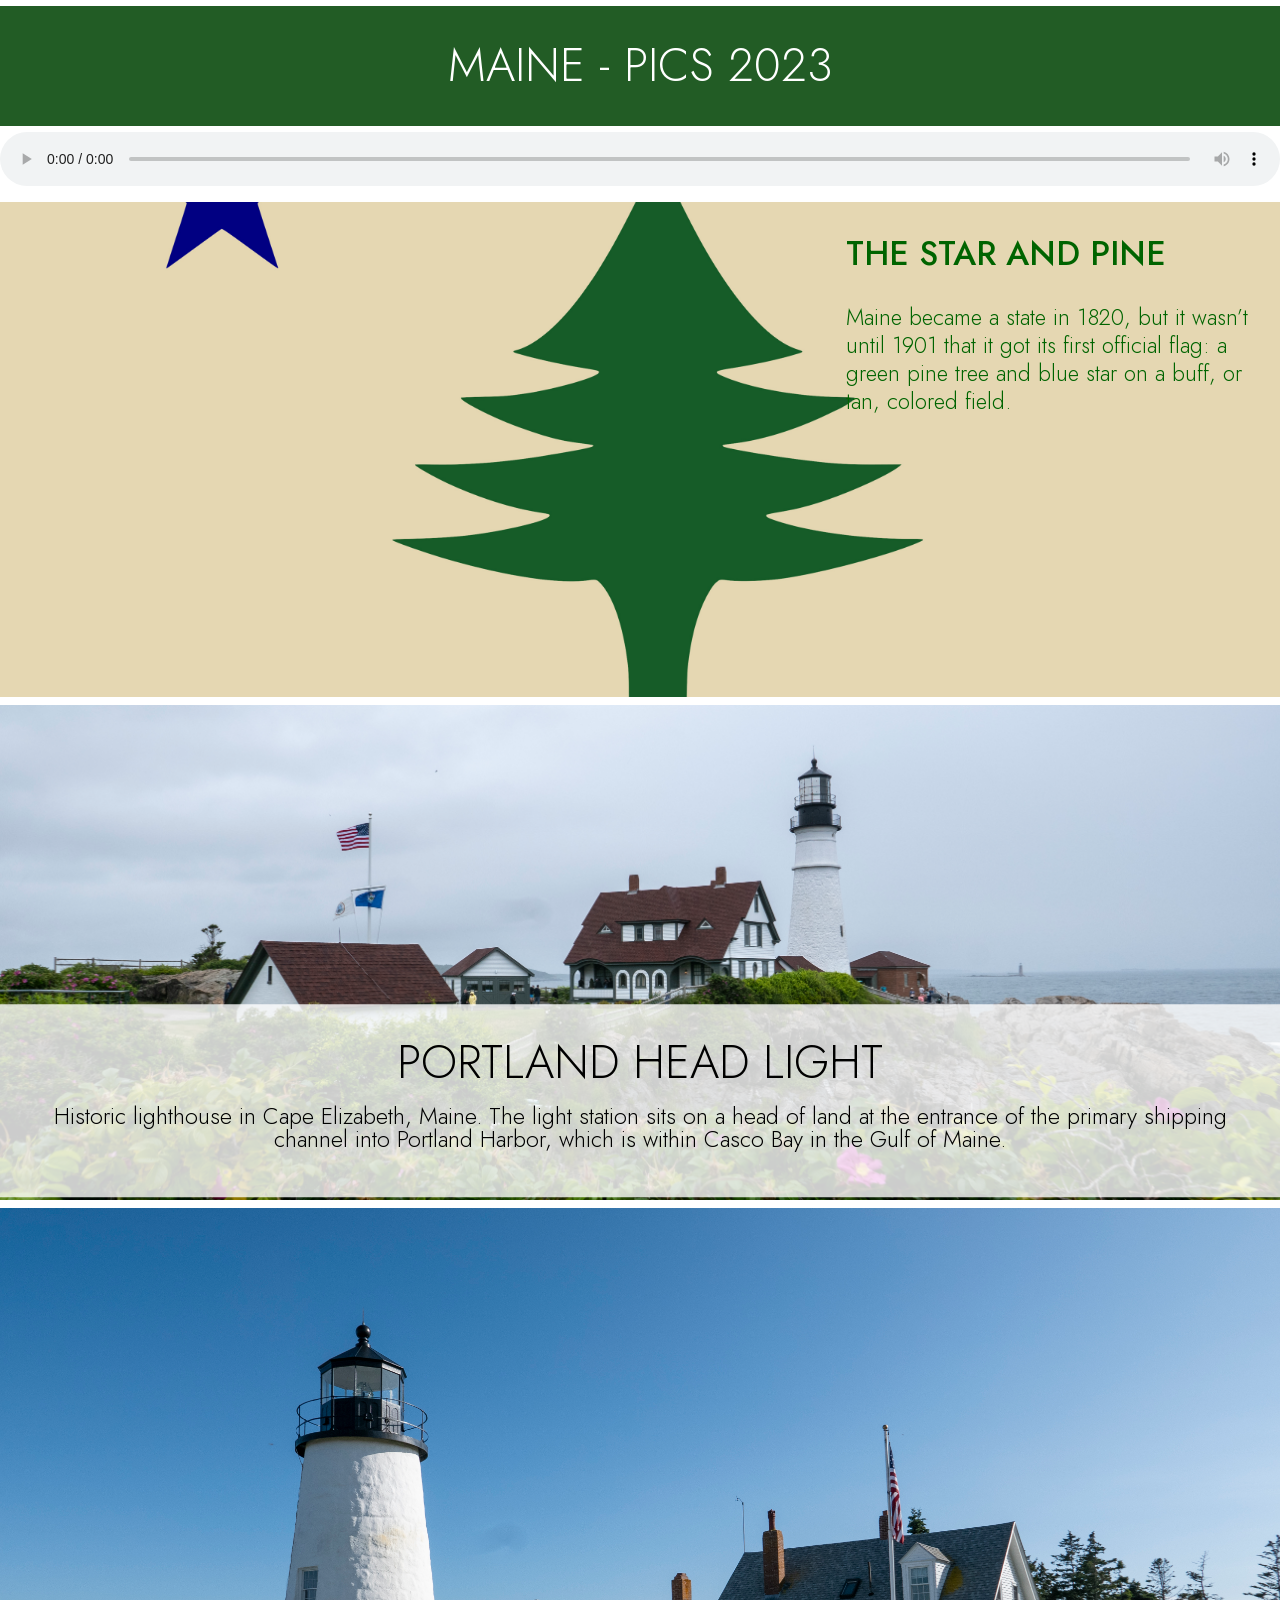
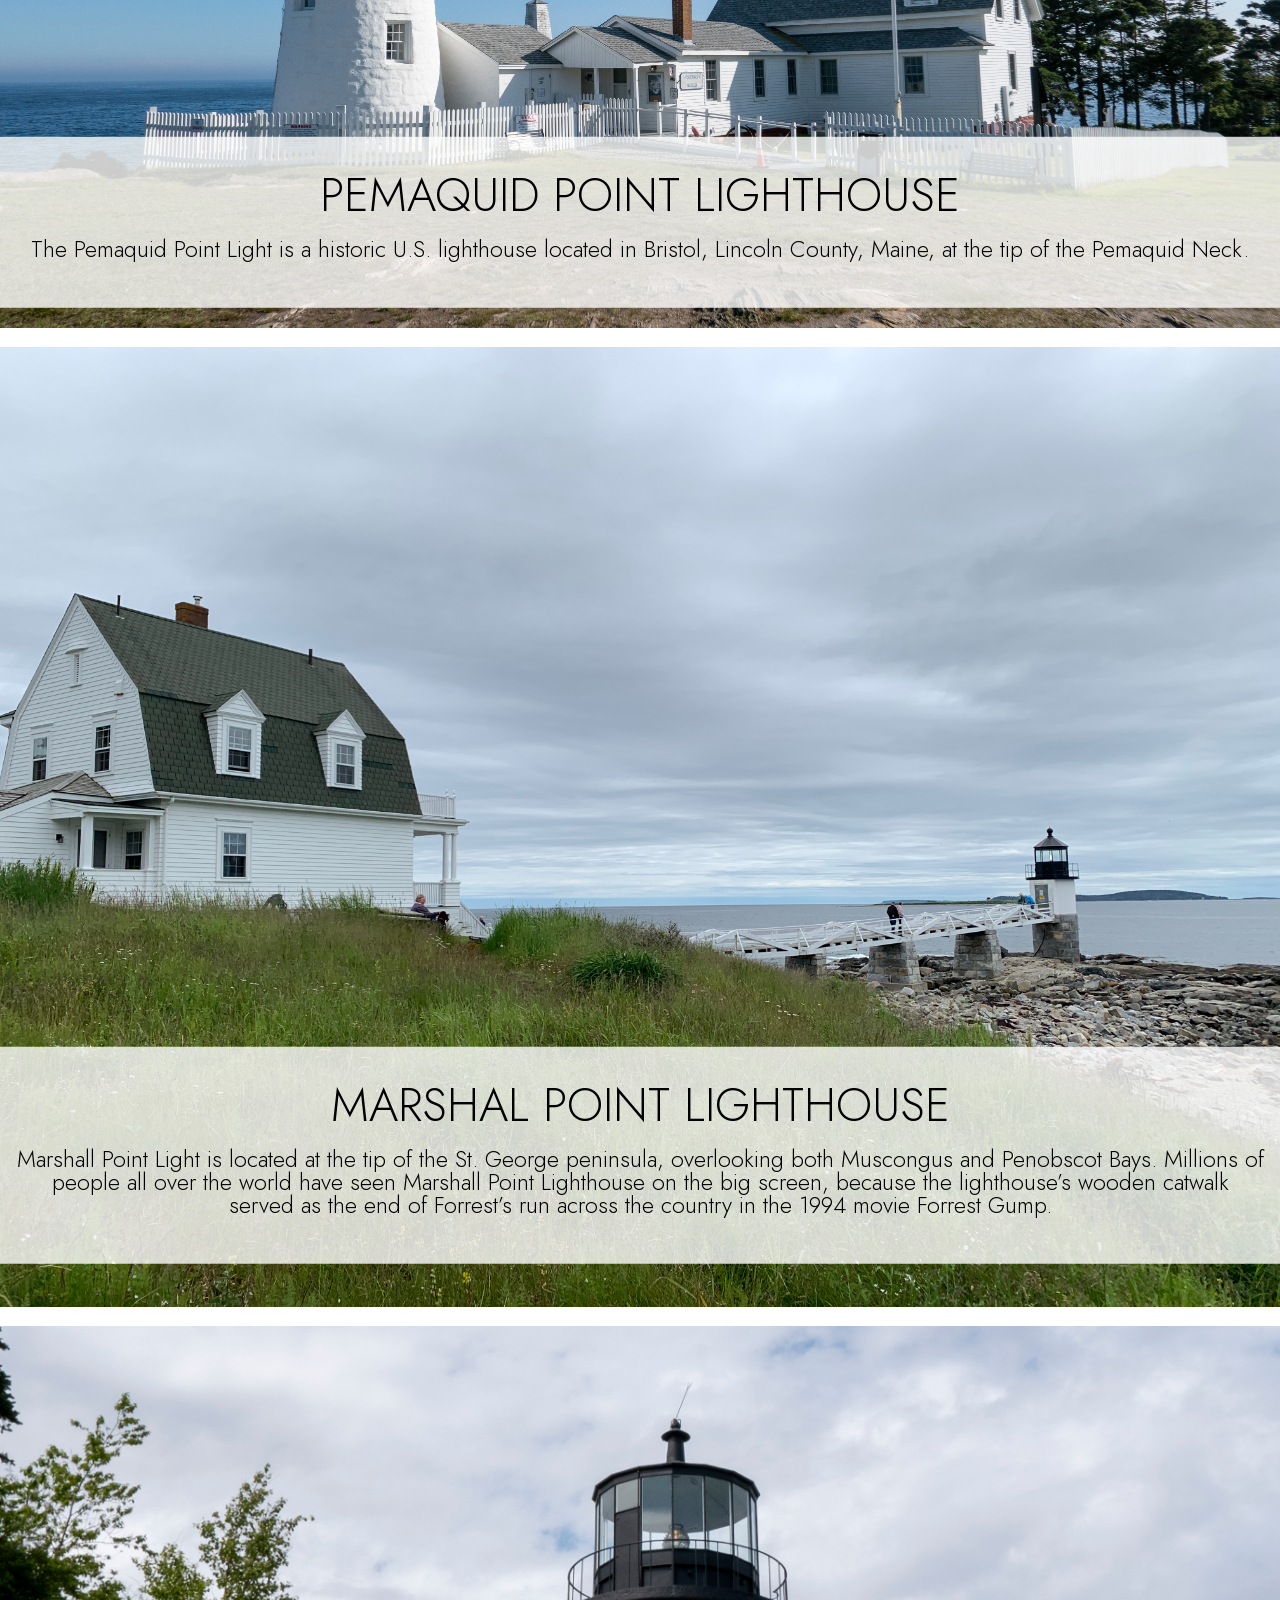
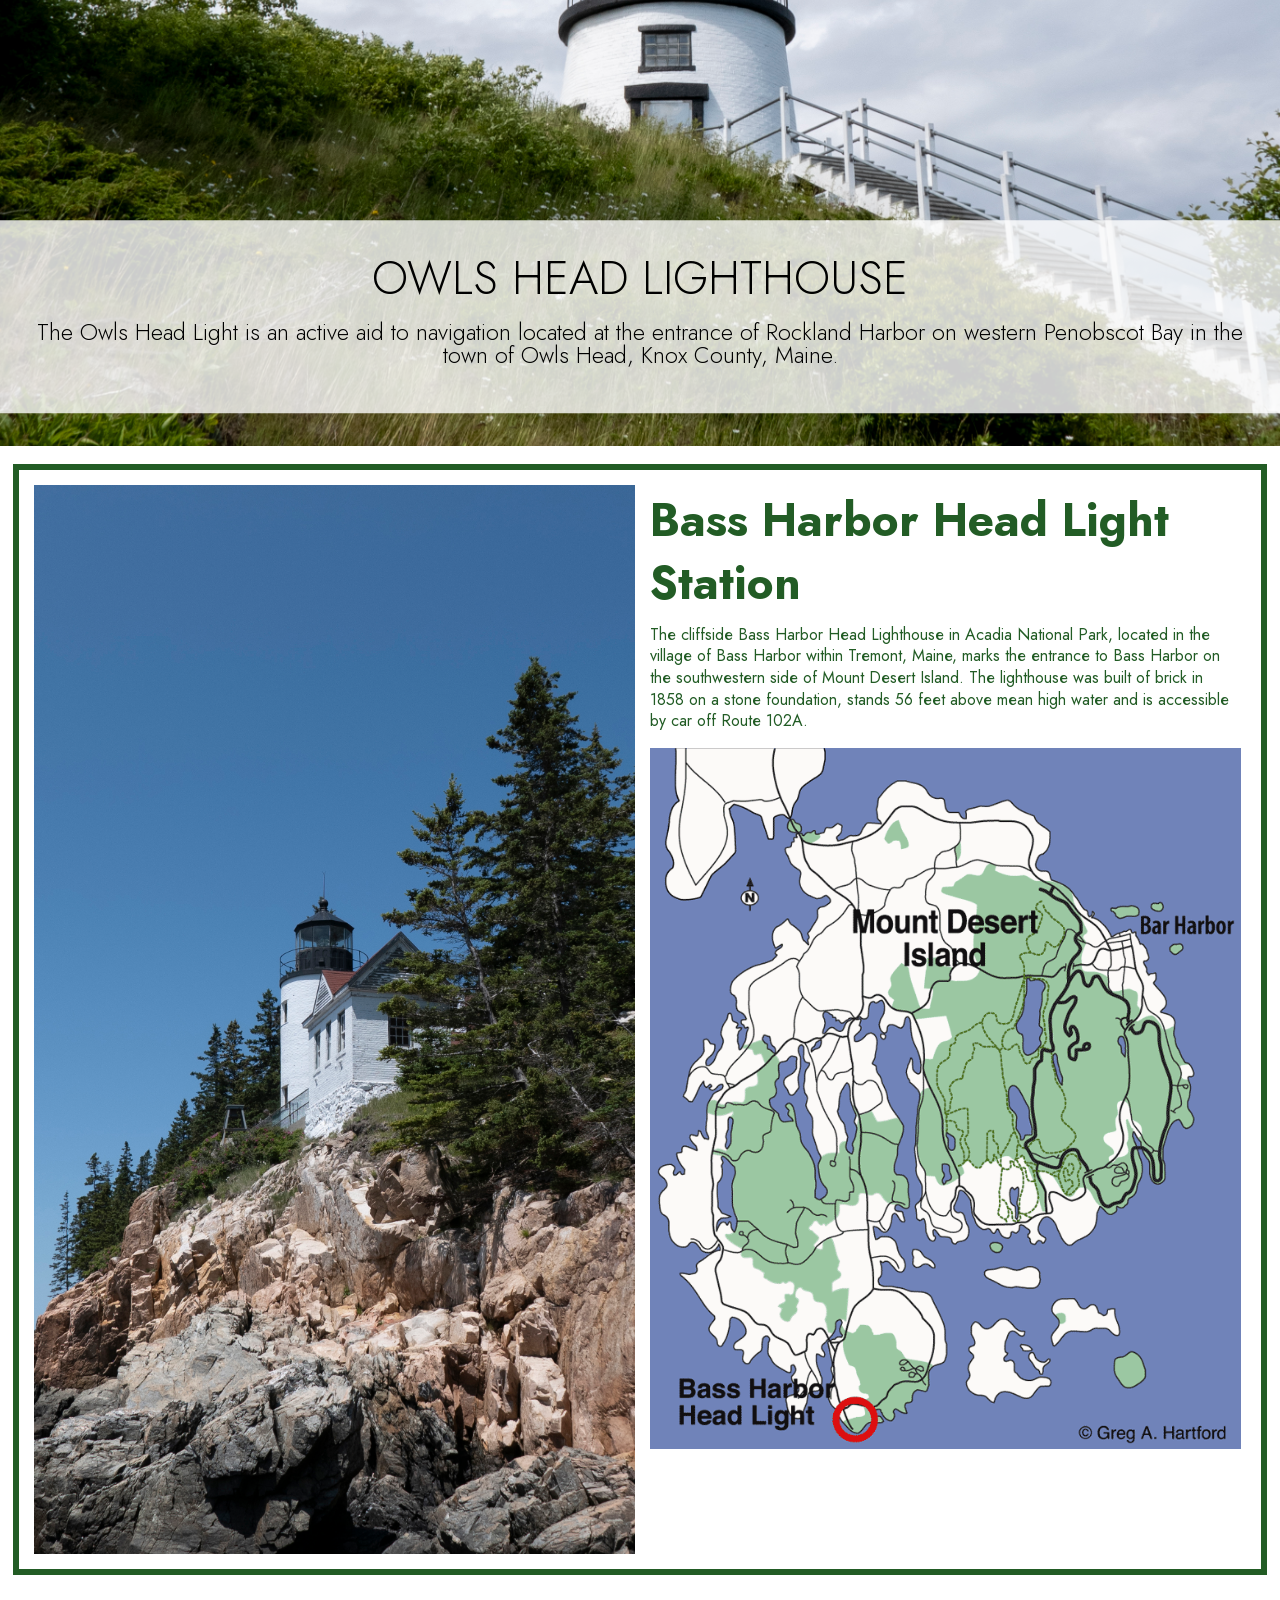
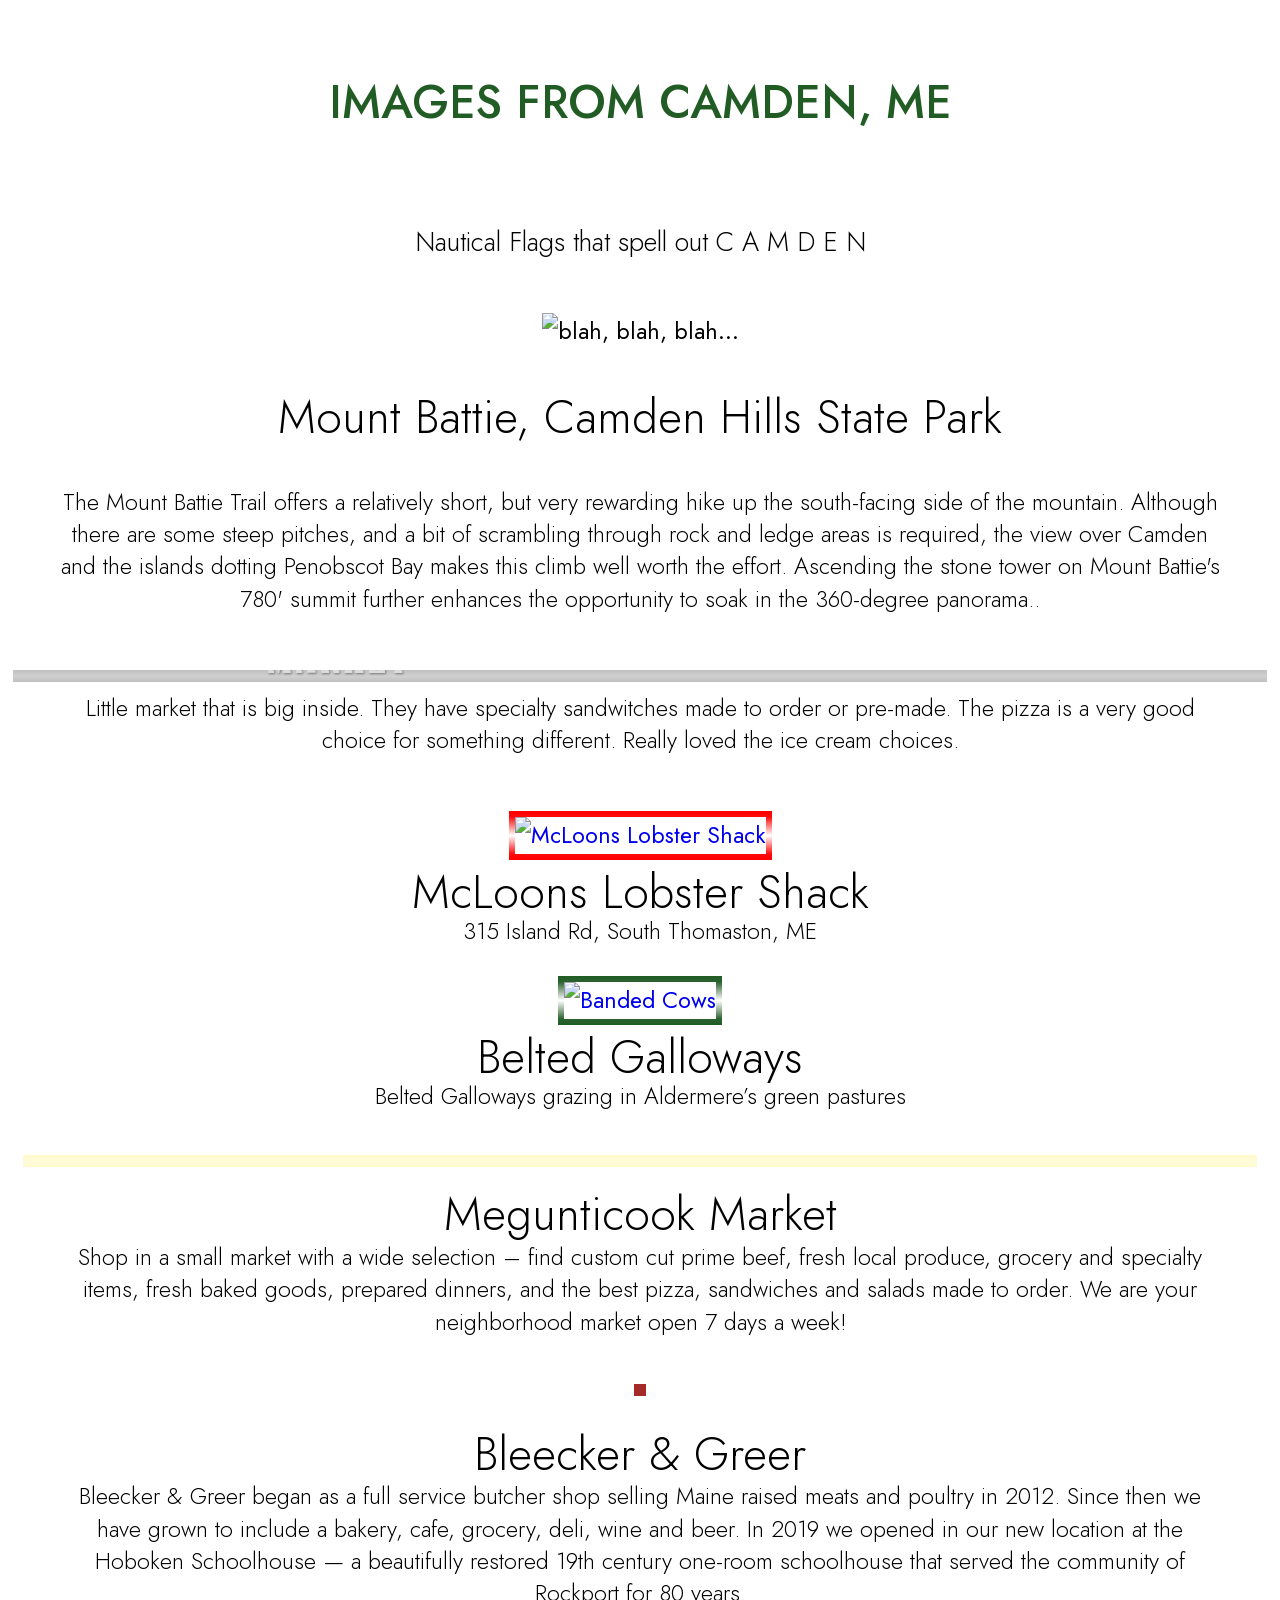
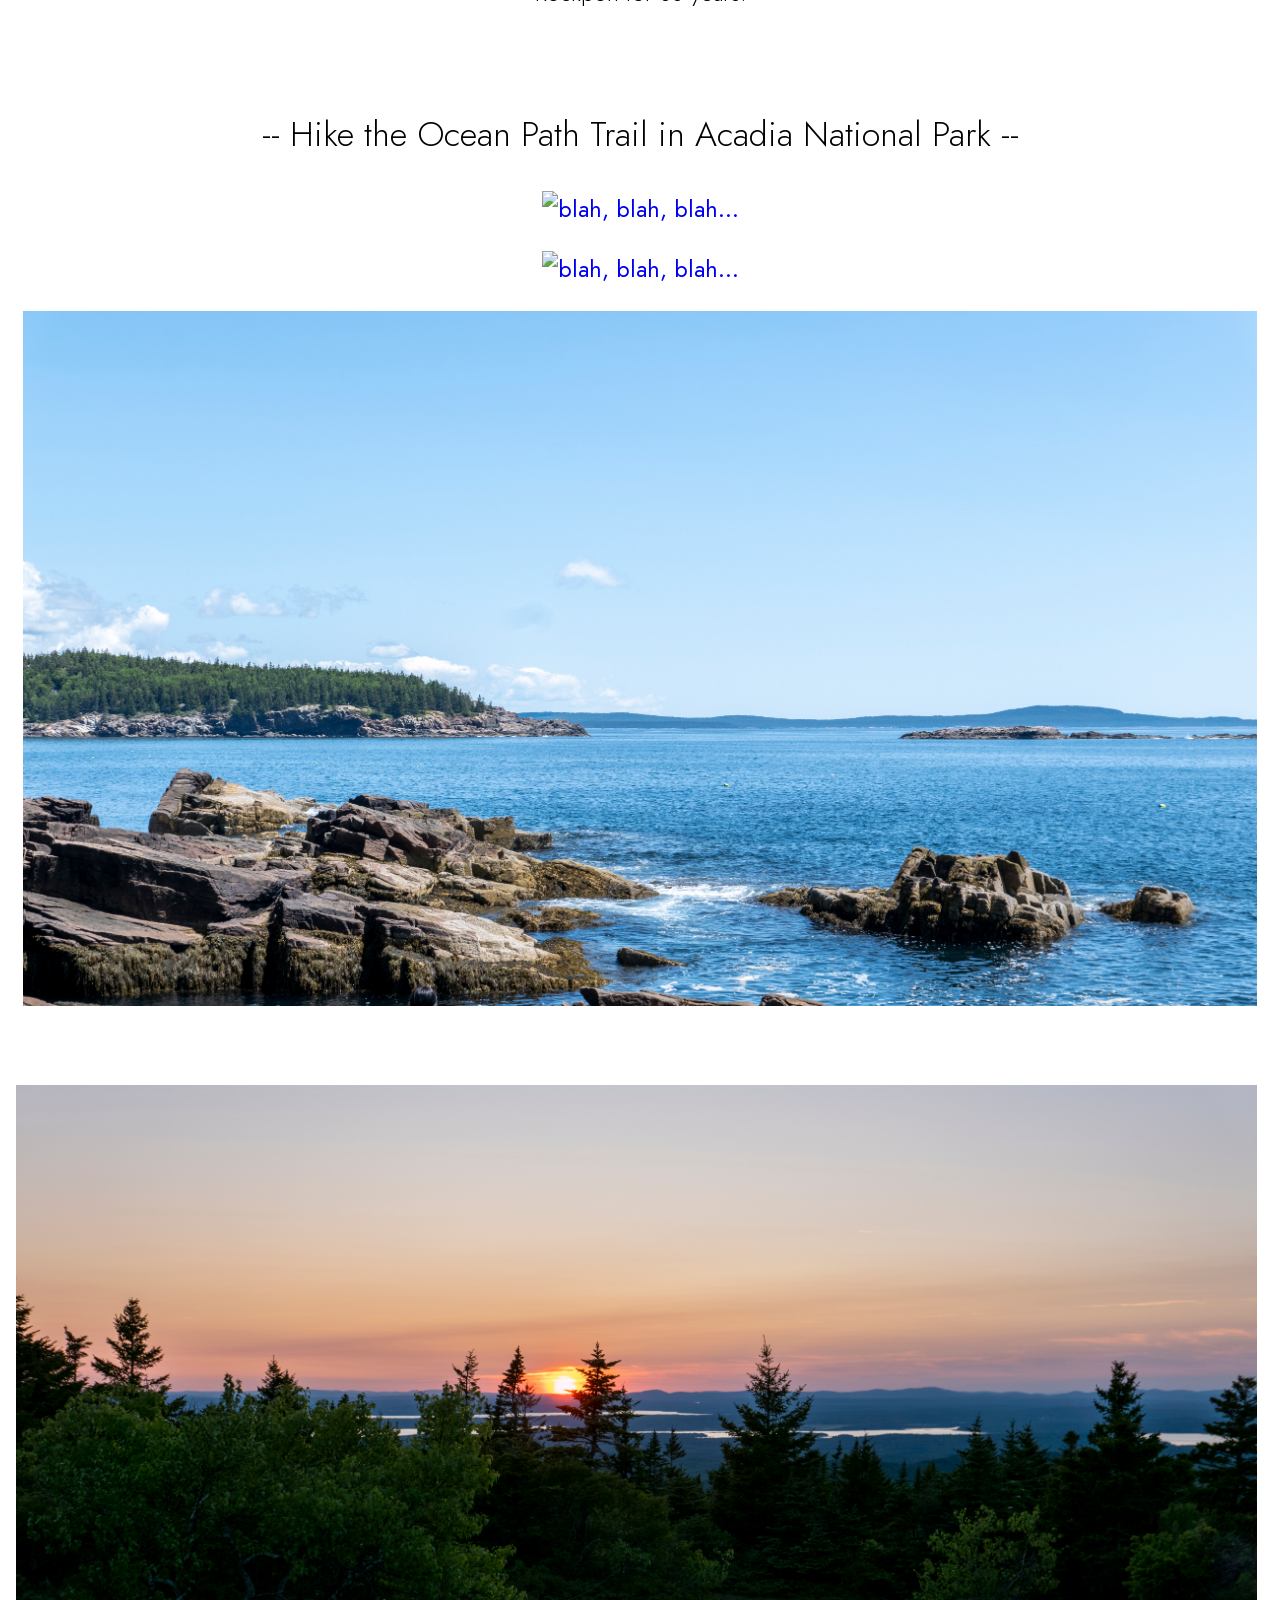
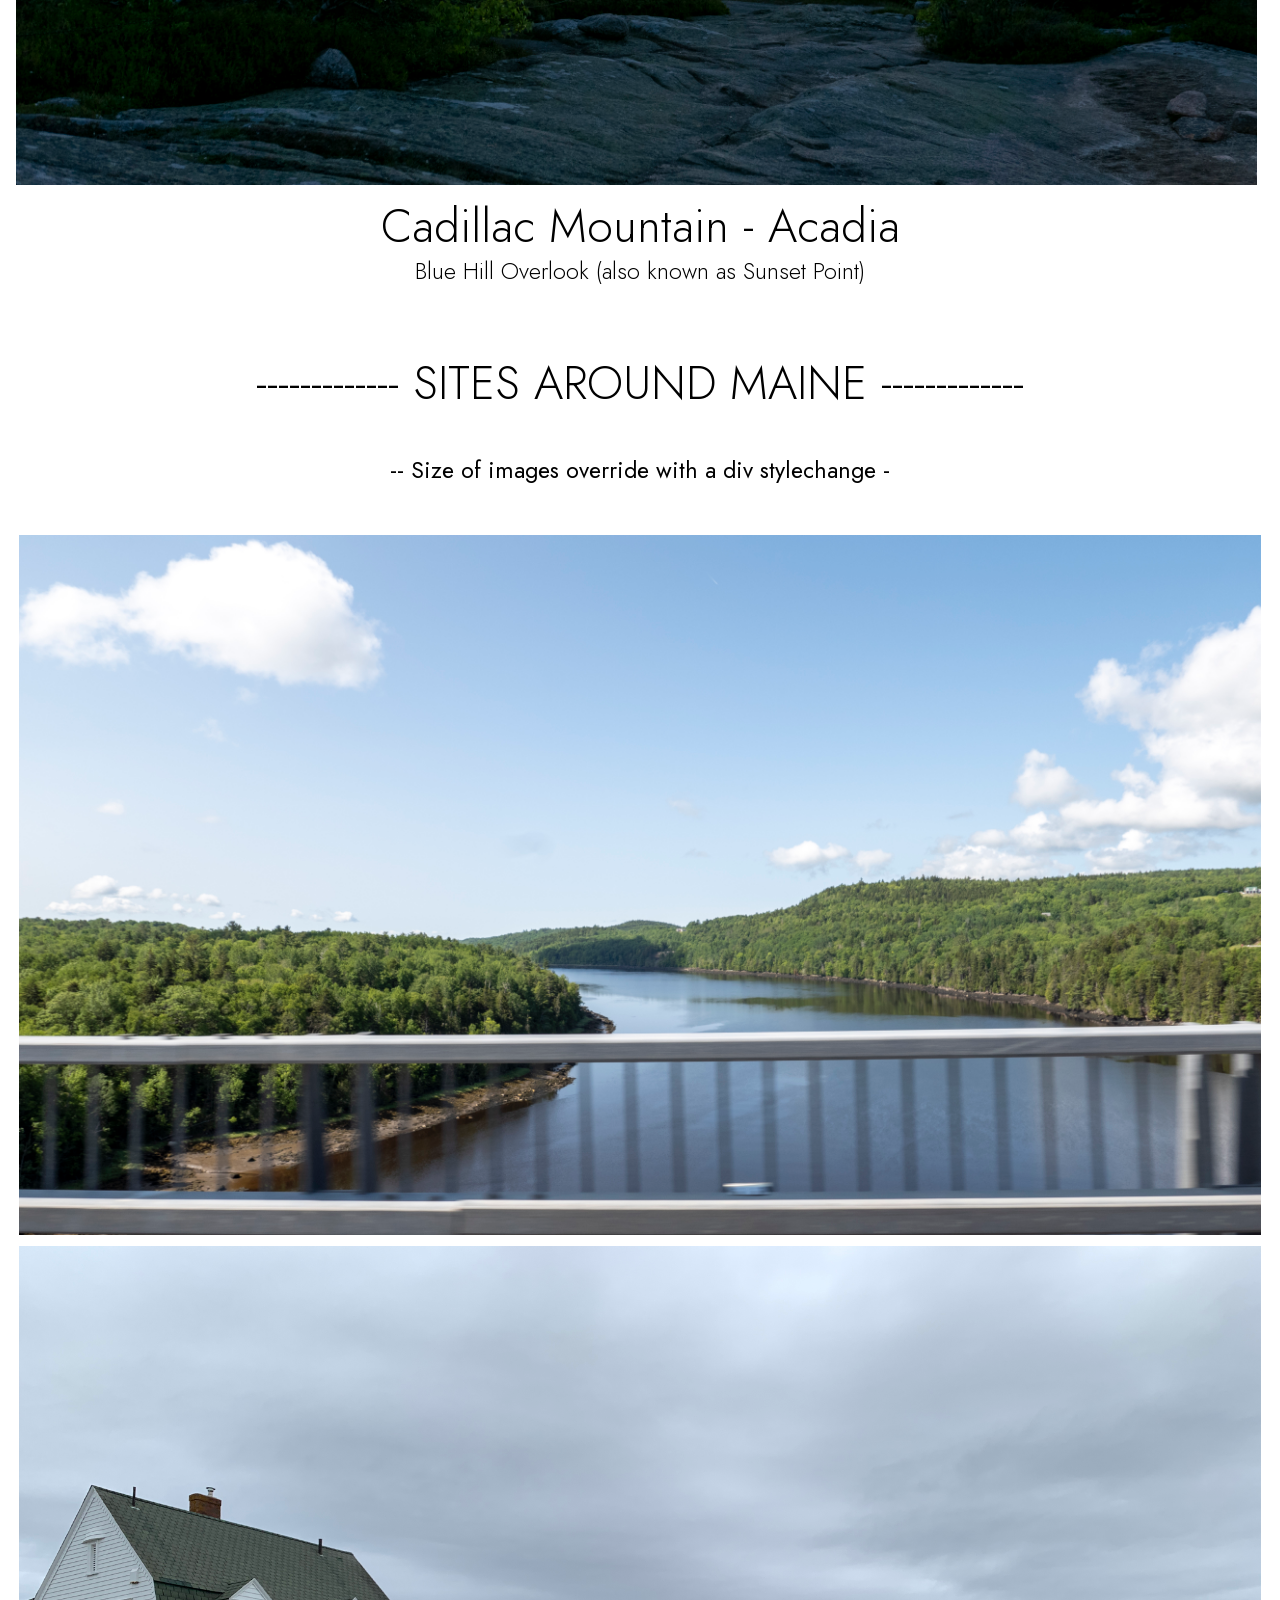
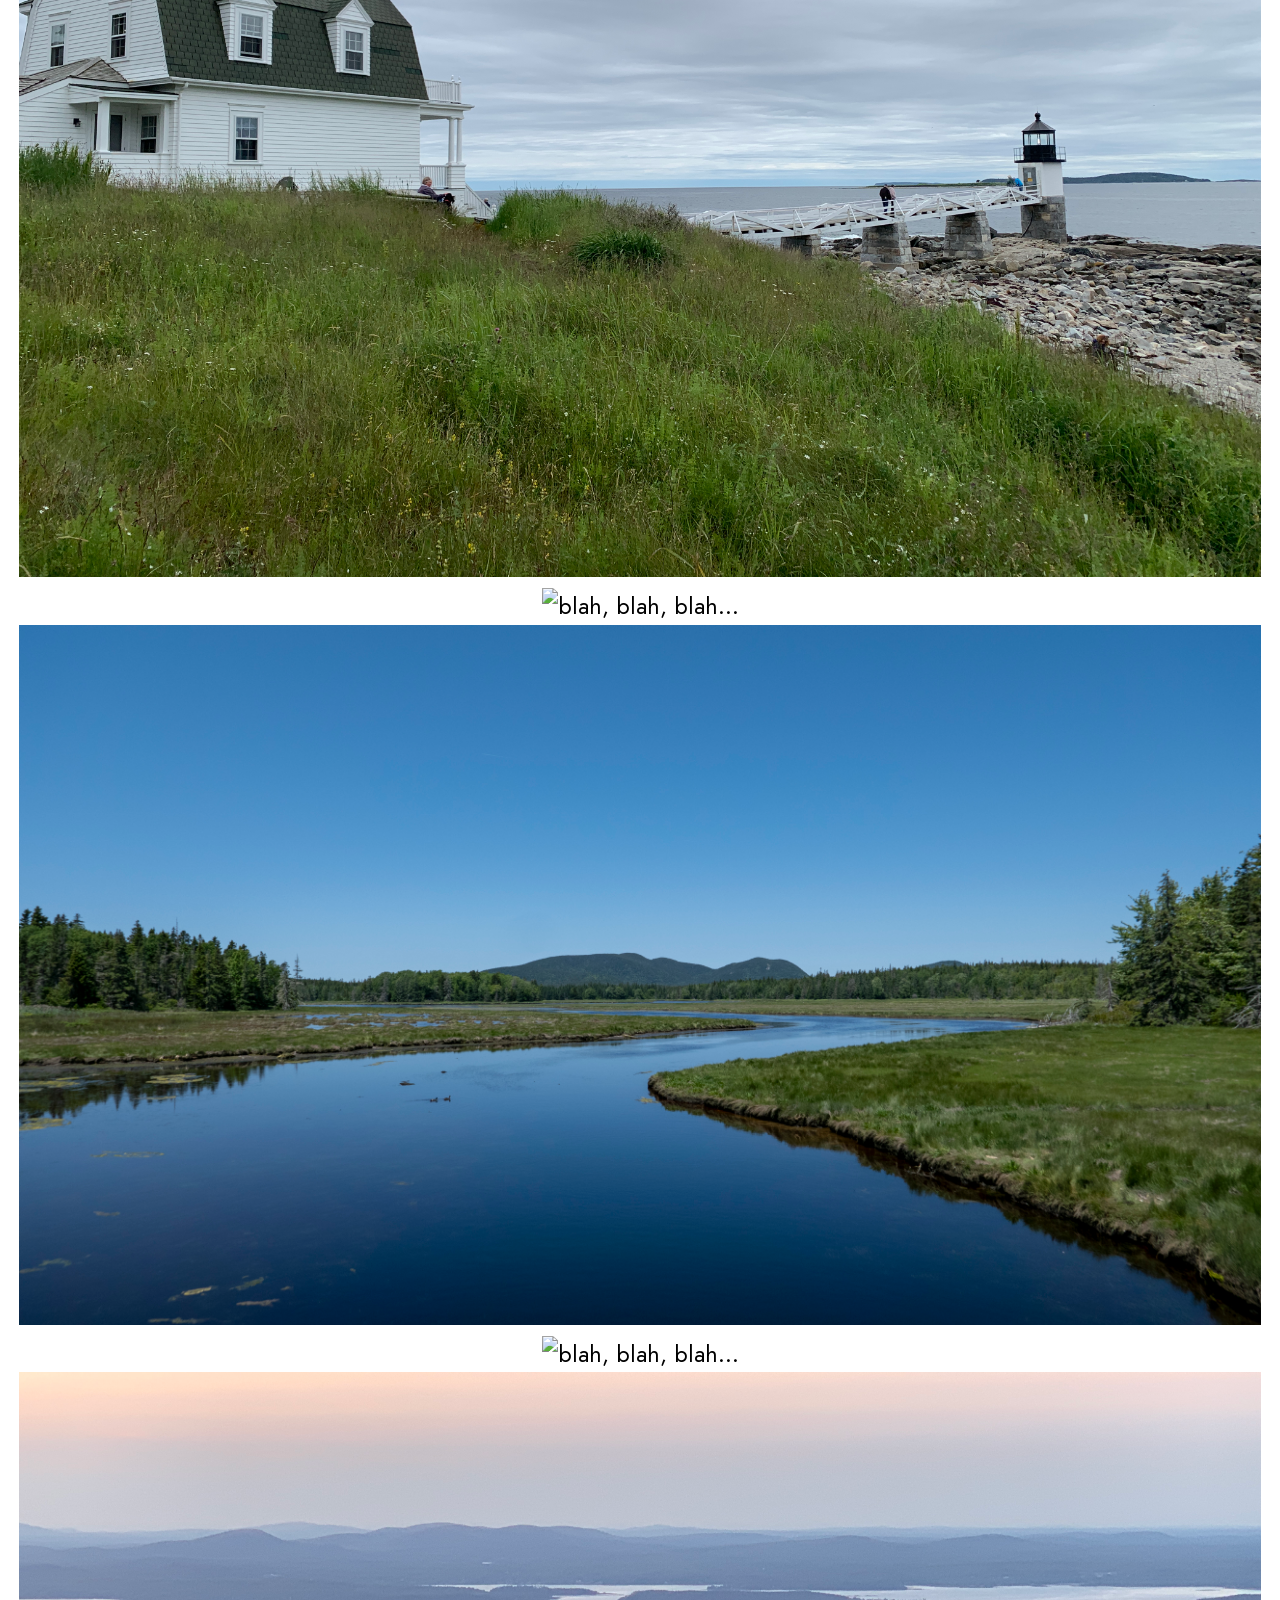
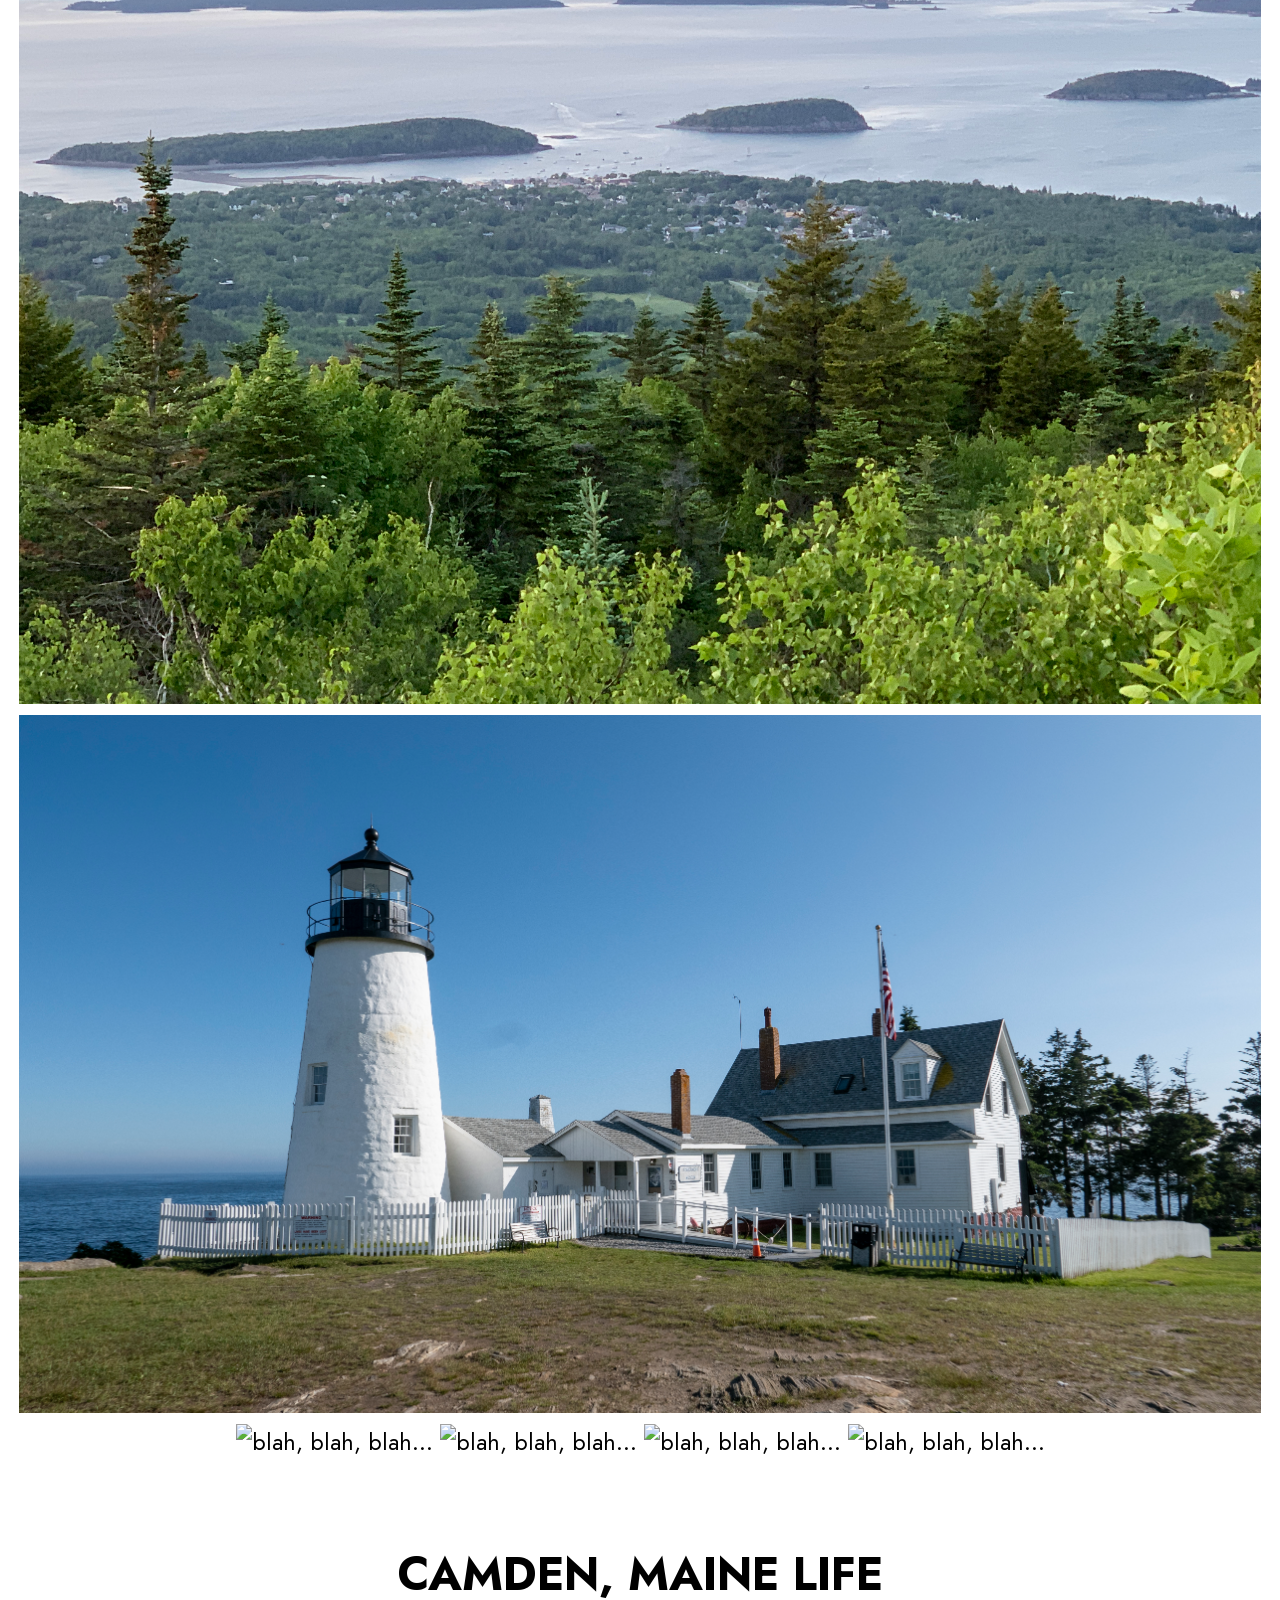
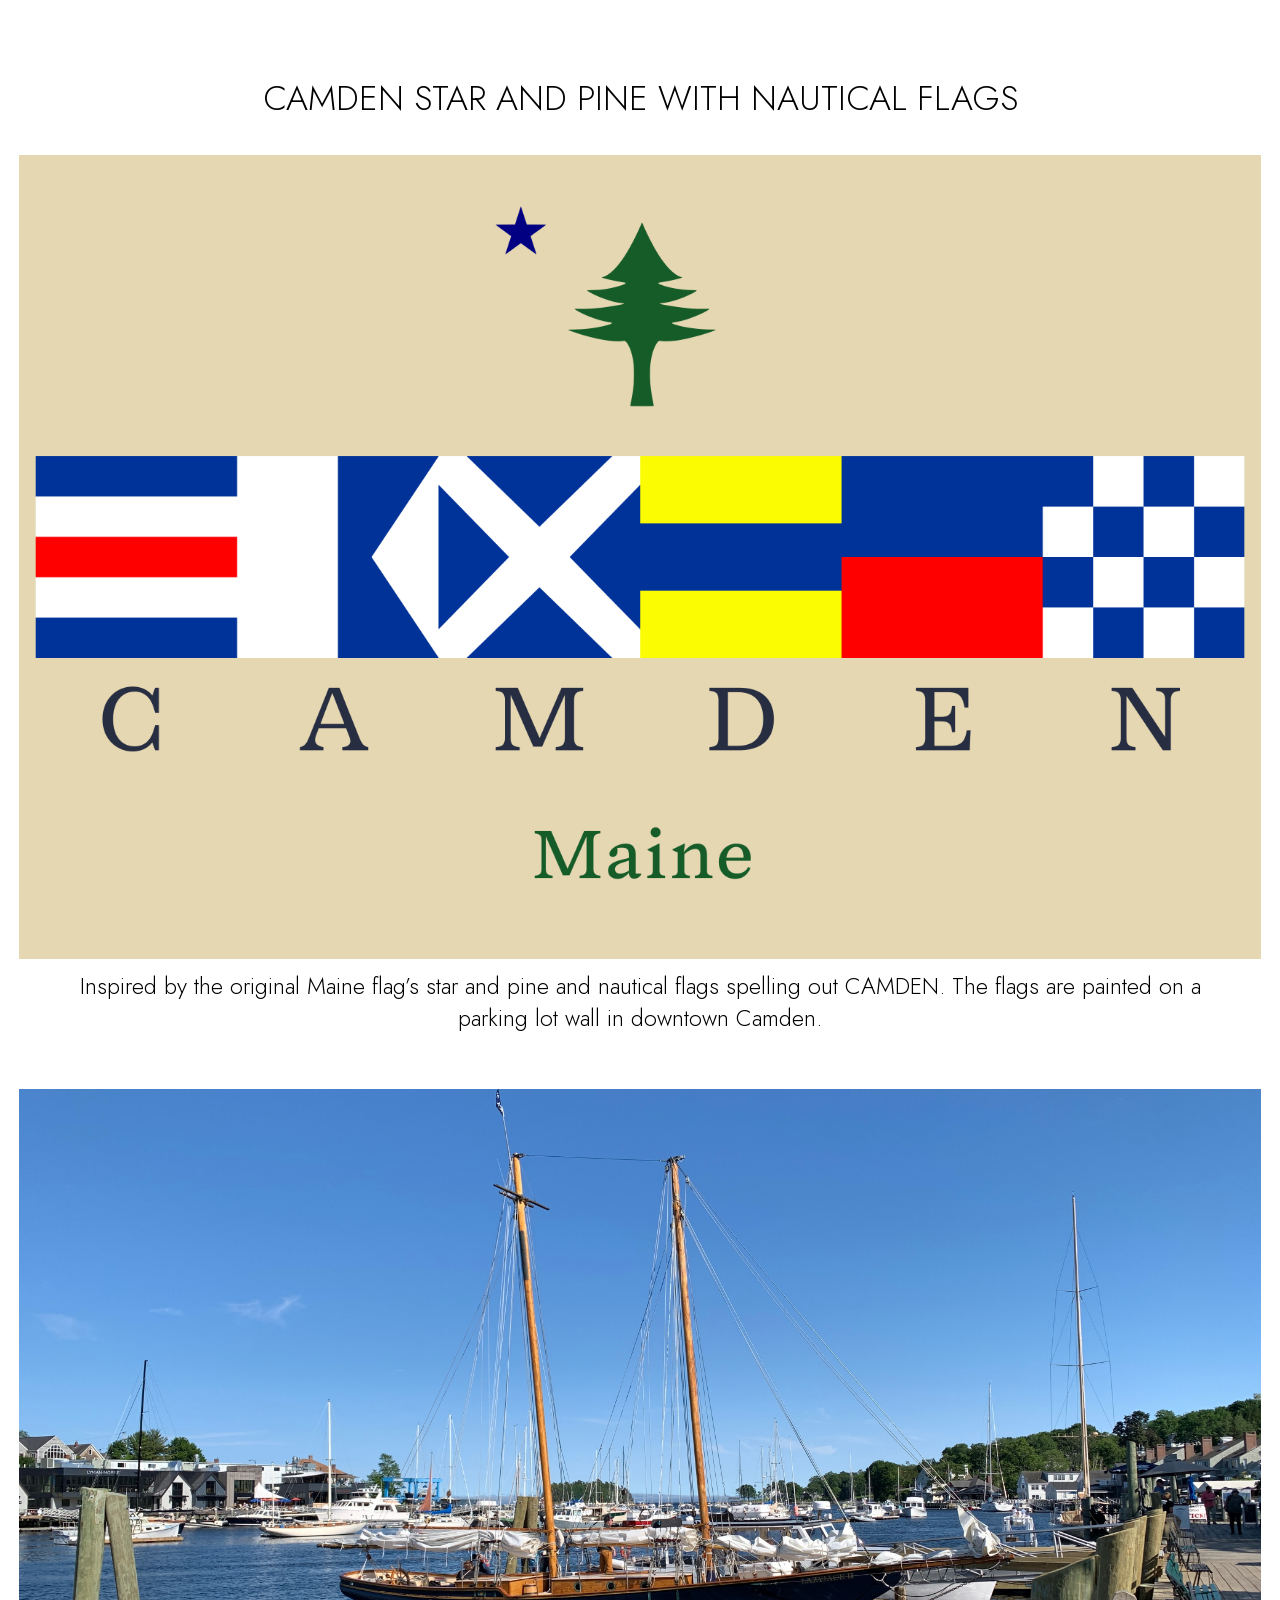
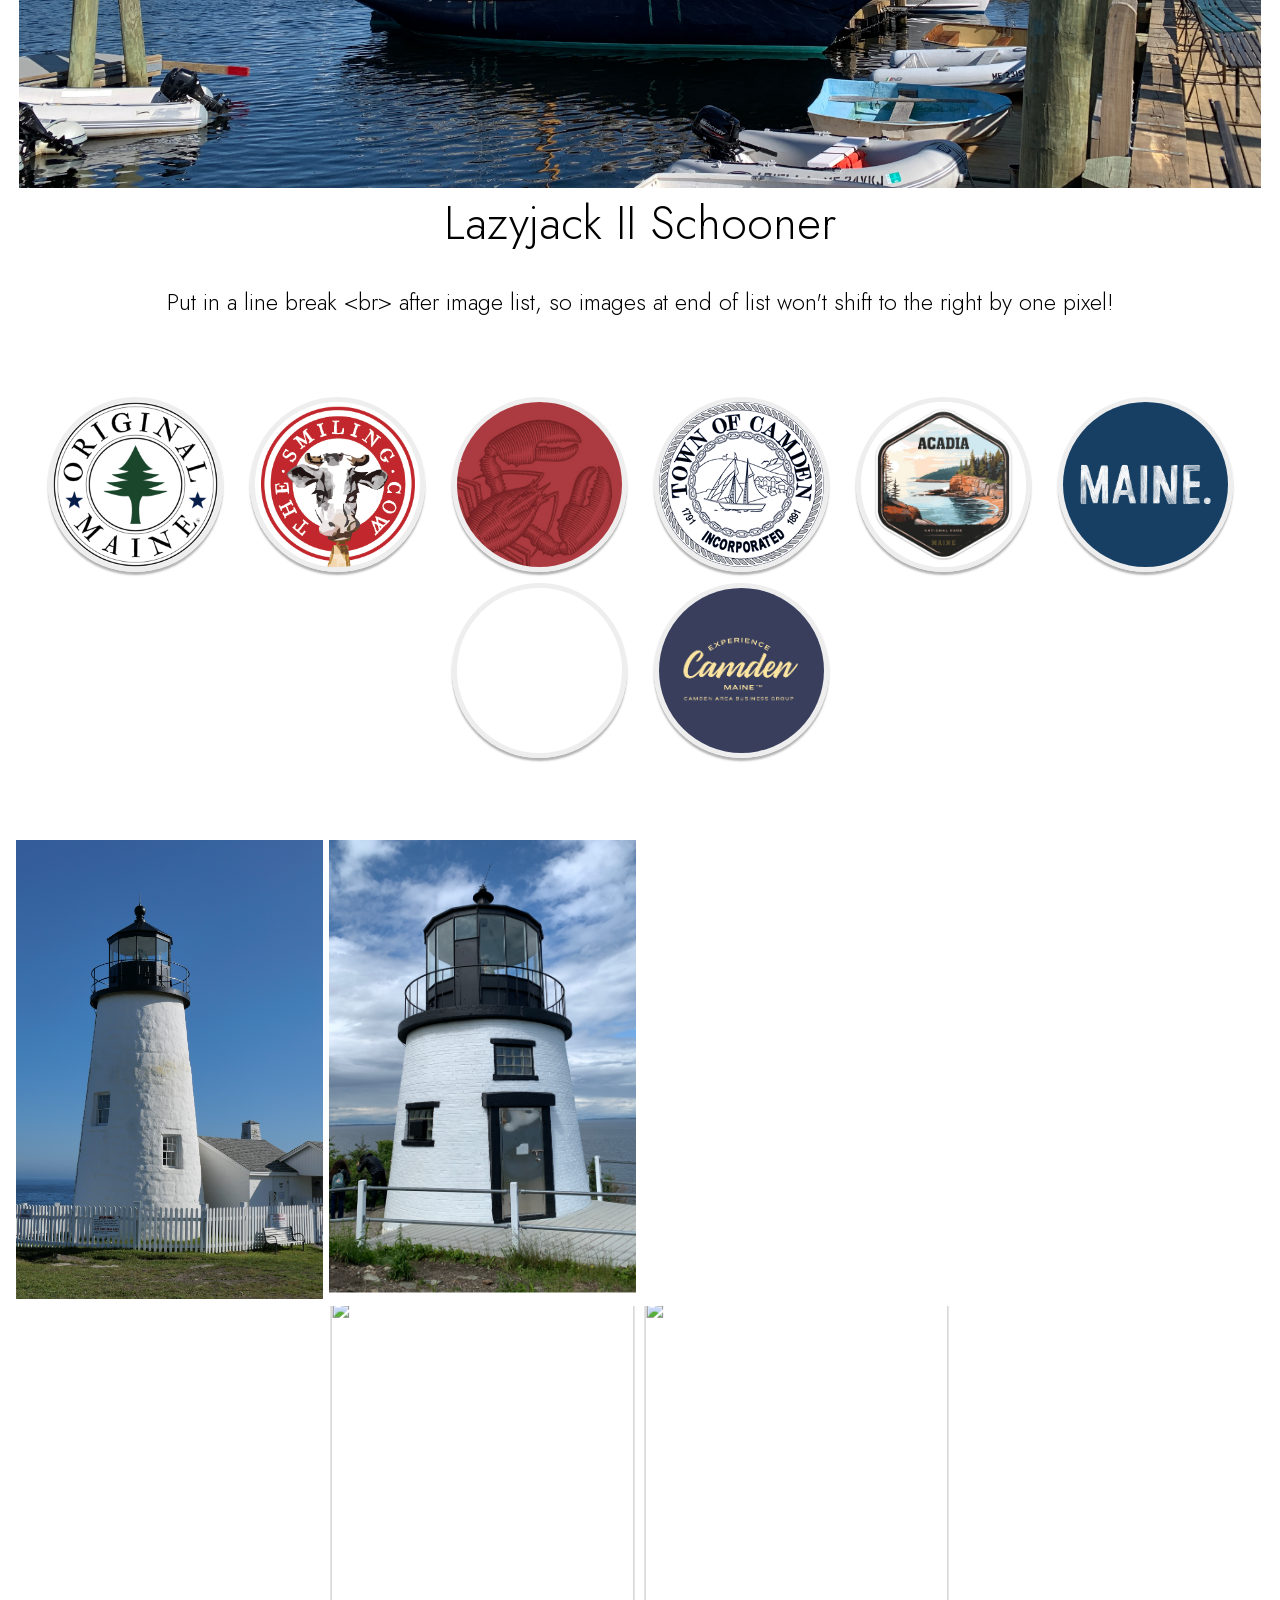
==== commit f0fa47ae: "Update index.html" ====
--- a/index.html
+++ b/index.html
@@ -206,7 +206,7 @@
 
 <a href="https://www.camdenmaine.gov/" target="_blank"><img src="images/camdenseal-dark.png" alt="" class="logo" /></a> 
  
-<img src="./images/PREM1173 copy.jpg" alt="" class="photounderlogo" style="transform: scale(1)" />
+<img src="images/PREM1173 copy.jpg" alt="" class="photounderlogo" style="transform: scale(1)" />
 
 </div>    
     
@@ -547,7 +547,7 @@
     
 <div class="images4ups">
   <div class="photo4ups">
-      <img src="images/PREM1207.JPG" alt="" style="object-position: -1vw -3vw; transform: scale(1.25);"/>
+      <img src="images/PREM1207.jpg" alt="" style="object-position: -1vw -3vw; transform: scale(1.25);"/>
     </div>
   <div class="photo4ups">
       <img src="images/Owls Head Lighthouse.JPG" alt="" style="object-position: 0vw 0vw; transform: scale(1.02);"/>
@@ -556,7 +556,7 @@
       <img src="images/PREM1144.JPG" alt="" style="object-position: 0vw -2vw; transform: scale(1.30);"/>
     </div>
 	 <div class="photo4ups">
-      <img src="images/PREM1235 copy.jpg" alt="" style="object-position: -26vw 2vw; transform: scale(1.25);"/>
+      <img src="images/PREM1235 copy.JPG" alt="" style="object-position: -26vw 2vw; transform: scale(1.25);"/>
     </div>
   </div>
    
@@ -663,7 +663,7 @@
 
 <div id="image-slider"> 
 <span id="slide1"></span>
-<img class="image" src="./images/Penobscot Narrows Bridge.JPG" alt="">
+<img class="image" src="images/Penobscot Narrows Bridge.JPG" alt="">
 <div class="caption">Penobscot Narrows Bridge</div>
 <a class="prev" href="#slide6">&#60;</a>
 <a class="next" href="#slide2">&#62;</a>
@@ -681,7 +681,7 @@
 <a class="next" href="#slide4">&#62;</a>
 
 <span id="slide4"></span>
-<img class="image" src="./images/PREM1173 copy.jpg" alt="">
+<img class="image" src="images/PREM1173 copy.jpg" alt="">
 <div class="caption">Nautical Flags Spell Out "CAMDEN"</div>
 <a class="prev" href="#slide3">&#60;</a>
 <a class="next" href="#slide5">&#62;</a>
@@ -726,7 +726,7 @@
 <figure class="slider">
 
 <figure>
-<img src="./images/PREM1173 copy.jpg" alt>
+<img src="images/PREM1173 copy.jpg" alt>
 <figcaption><font size="5%">Nautical Flags Spell Out "CAMDEN"</font></figcaption>
 </figure>
 
@@ -756,7 +756,7 @@
 </figure>
 
 <figure>
-<img src="./images/PREM1173 copy.jpg" alt>
+<img src="images/PREM1173 copy.jpg" alt>
 <figcaption><font size="5%">Nautical Flags Spell Out "CAMDEN"</font></figcaption>
 </figure>
 
--- a/style.css
+++ b/style.css
@@ -1266,7 +1266,7 @@
 .sliderba{
   height: 65vw;
   display: flex;
-  background: url(./images/lighthouseatnightday.jpg) no-repeat;
+  background: url(images/lighthouseatnightday.jpg) no-repeat;
   position: relative;
   overflow: hidden;
   background-position: left;
@@ -1299,7 +1299,7 @@
   position: absolute;
   width: 15%;
   height: 65vw;
-  background: url(./images/lighthouseatnight.jpg) no-repeat;
+  background: url(images/lighthouseatnight.jpg) no-repeat;
   overflow: hidden;
   background-position: left;
   background-size: cover;
@@ -1356,7 +1356,7 @@
   display: flex;
 
 	
-  background: url(./images/lighthouseatnightday.jpg) no-repeat;
+  background: url(images/lighthouseatnightday.jpg) no-repeat;
   position: relative;
   overflow: hidden;
   background-position: left;
@@ -1389,7 +1389,7 @@
   position: absolute;
   width: 15%;
   height: 70vw;
-  background: url(./images/lighthouseatnight.jpg) no-repeat;
+  background: url(images/lighthouseatnight.jpg) no-repeat;
   overflow: hidden;
   background-position: left;
   background-size: cover;
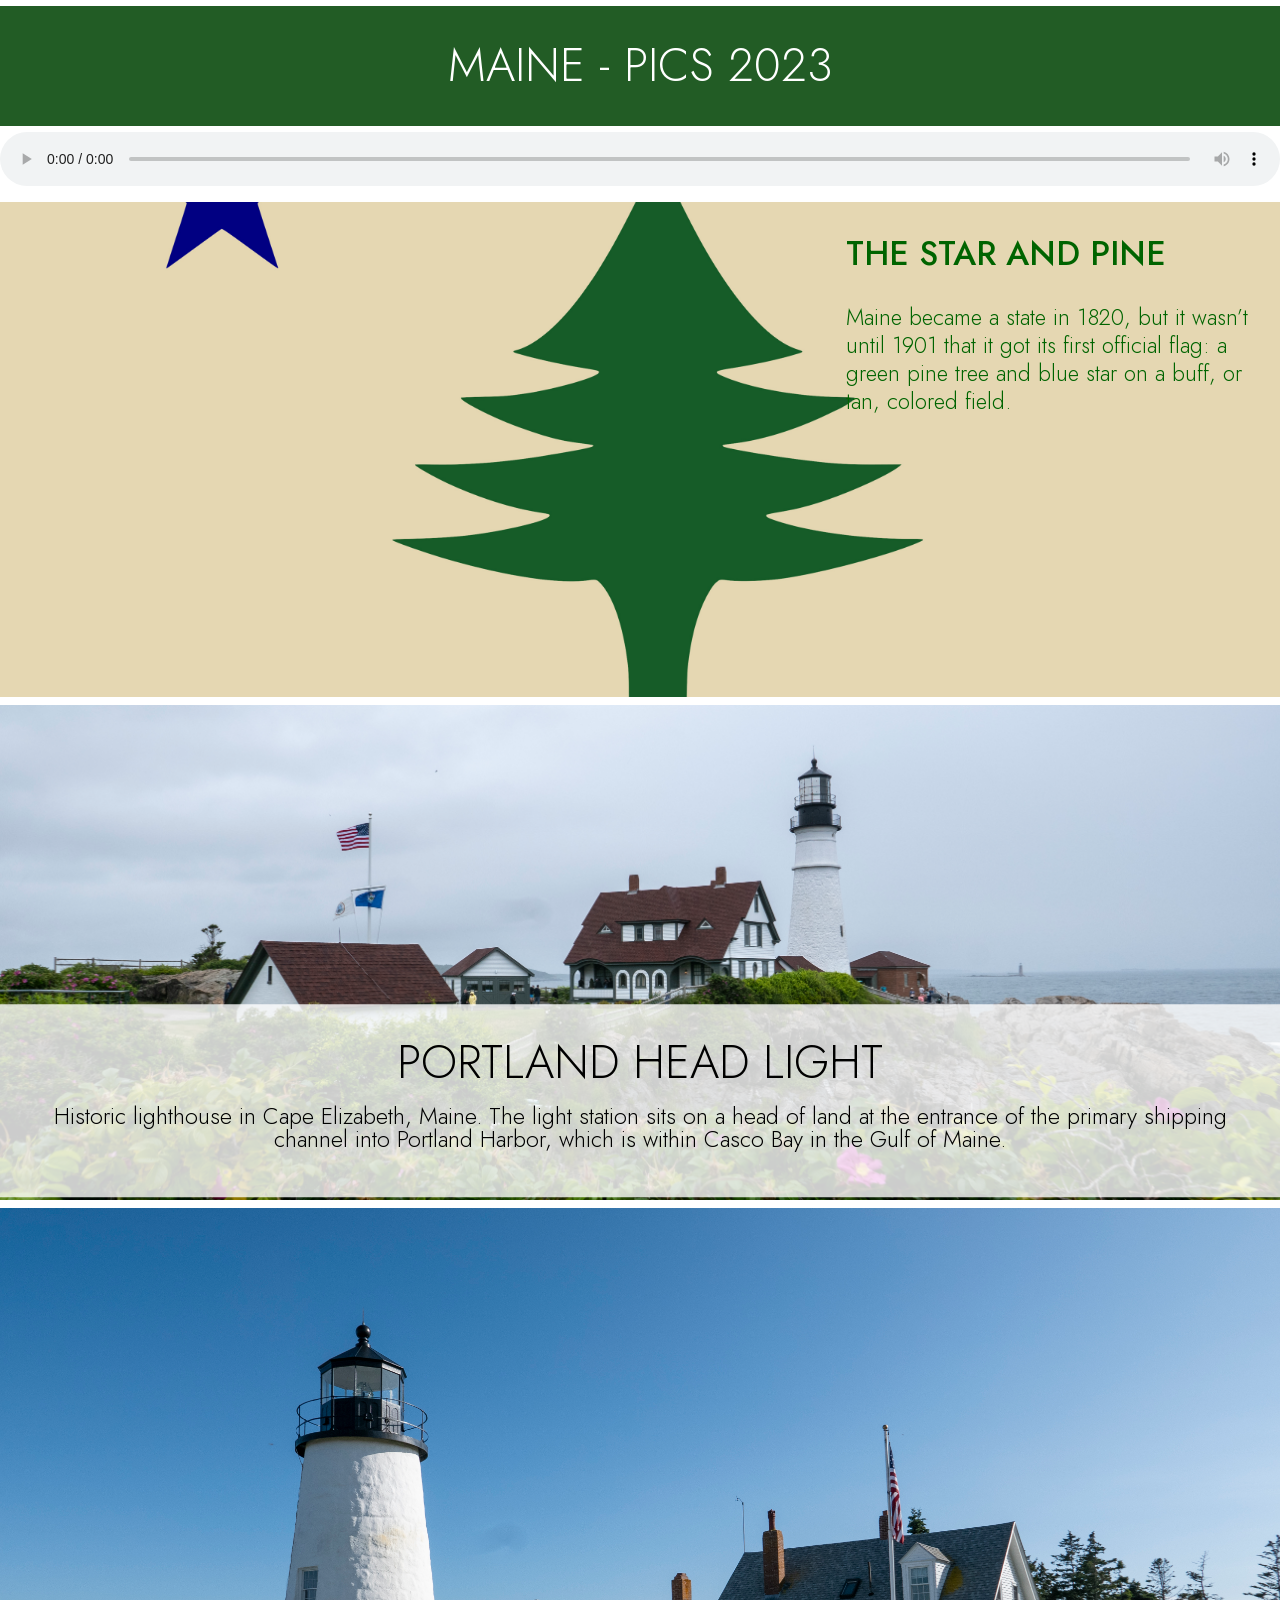
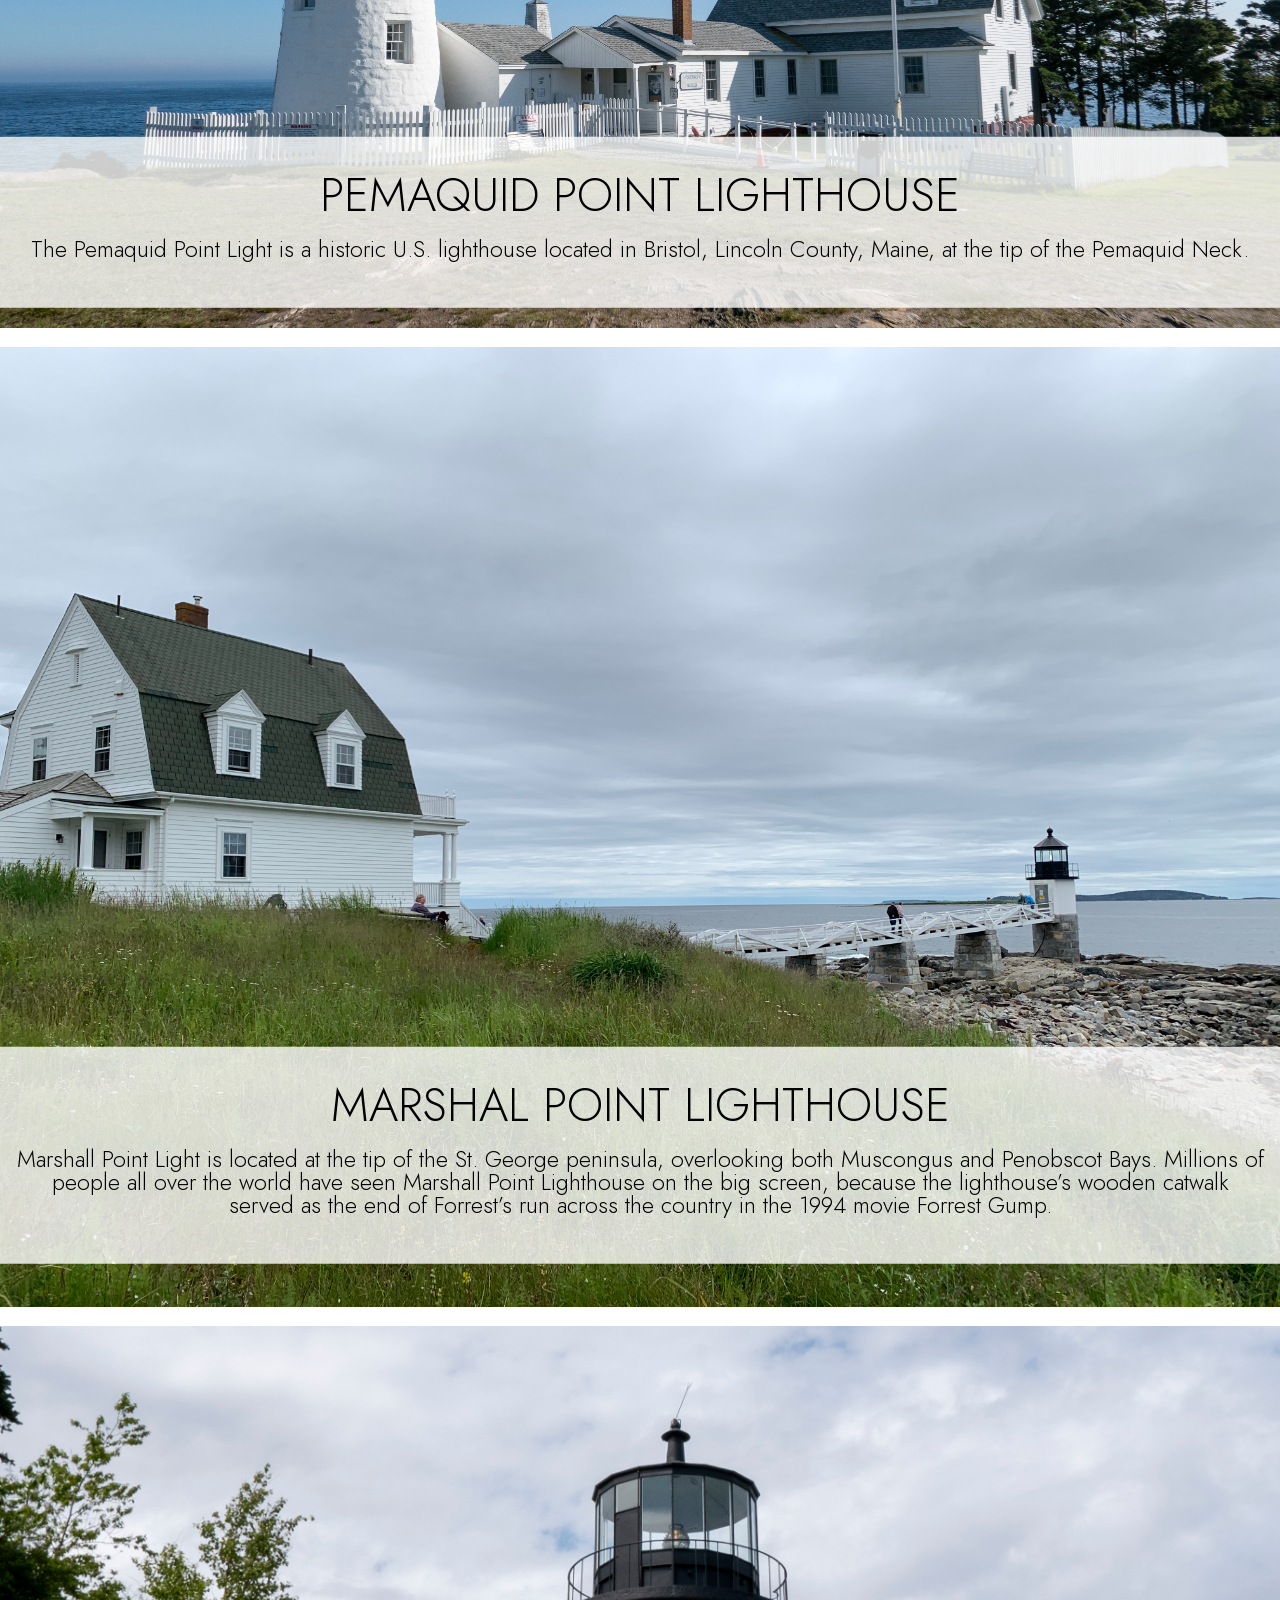
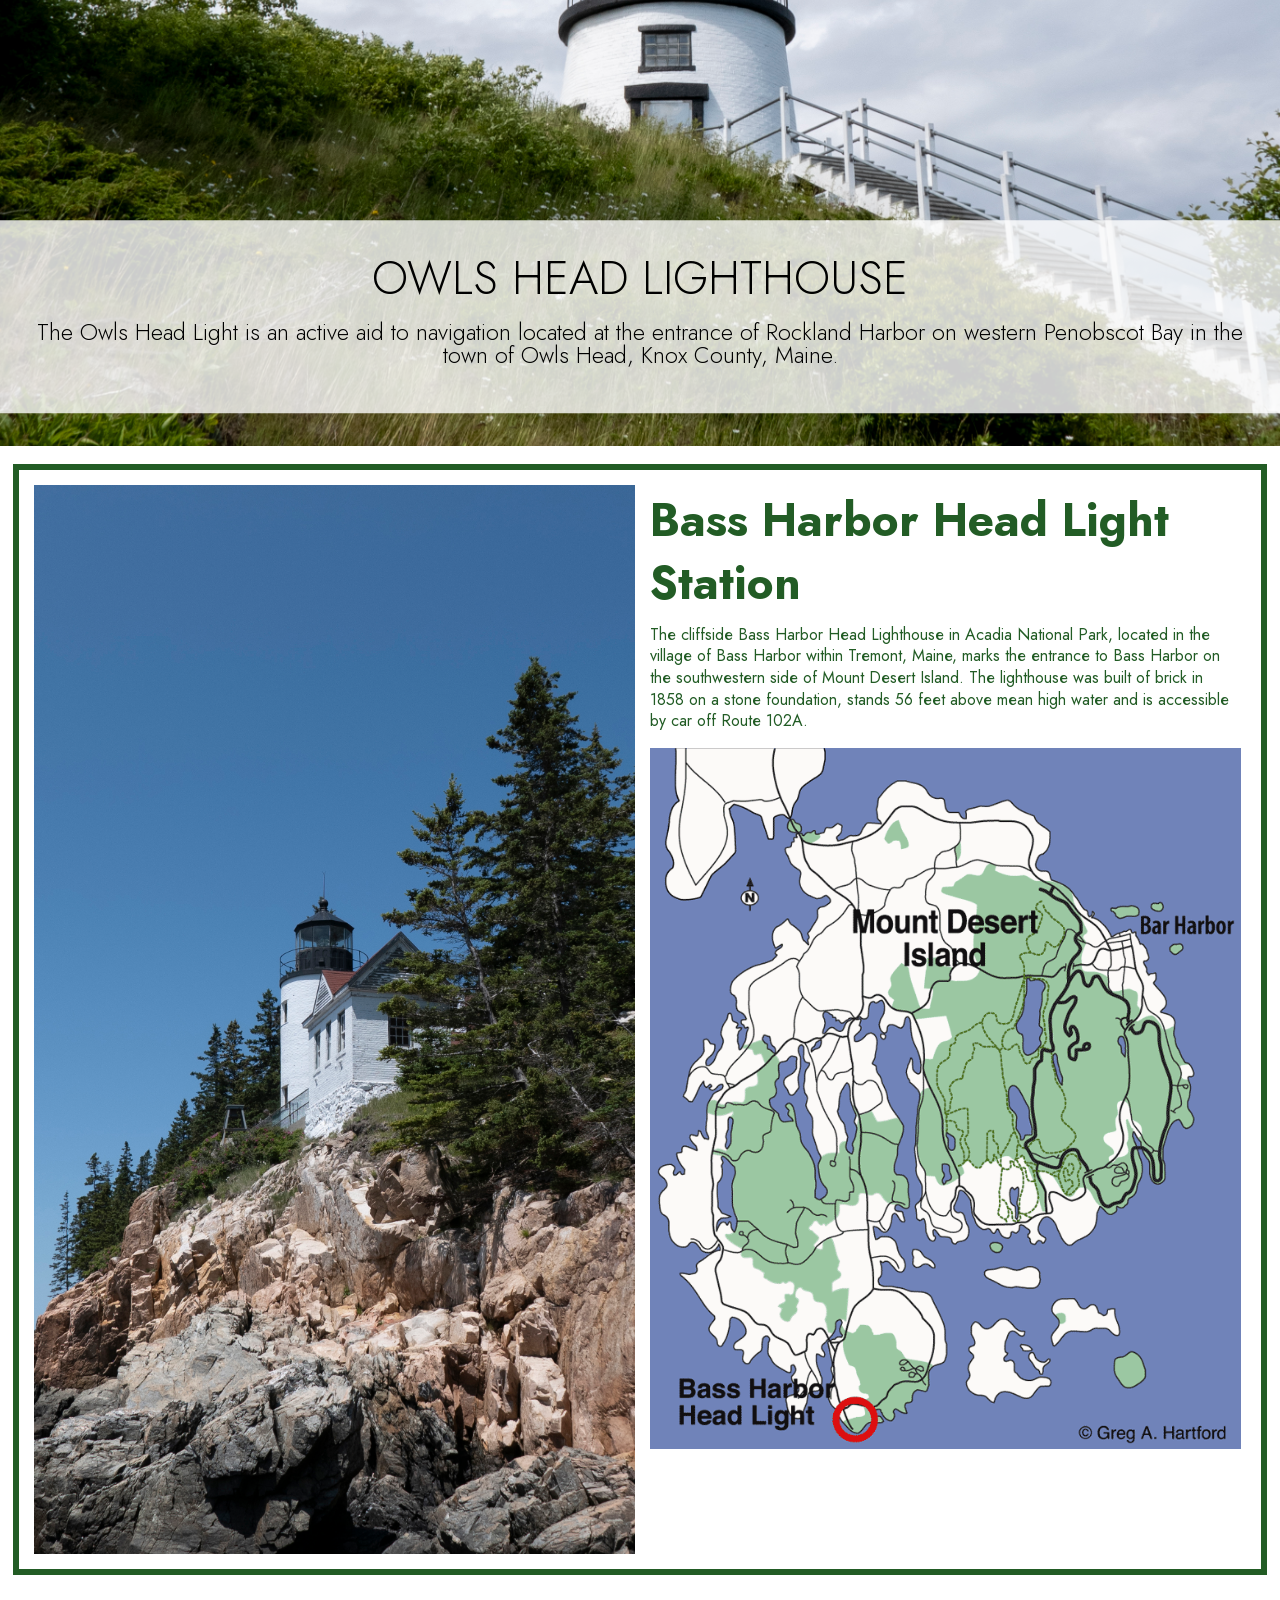
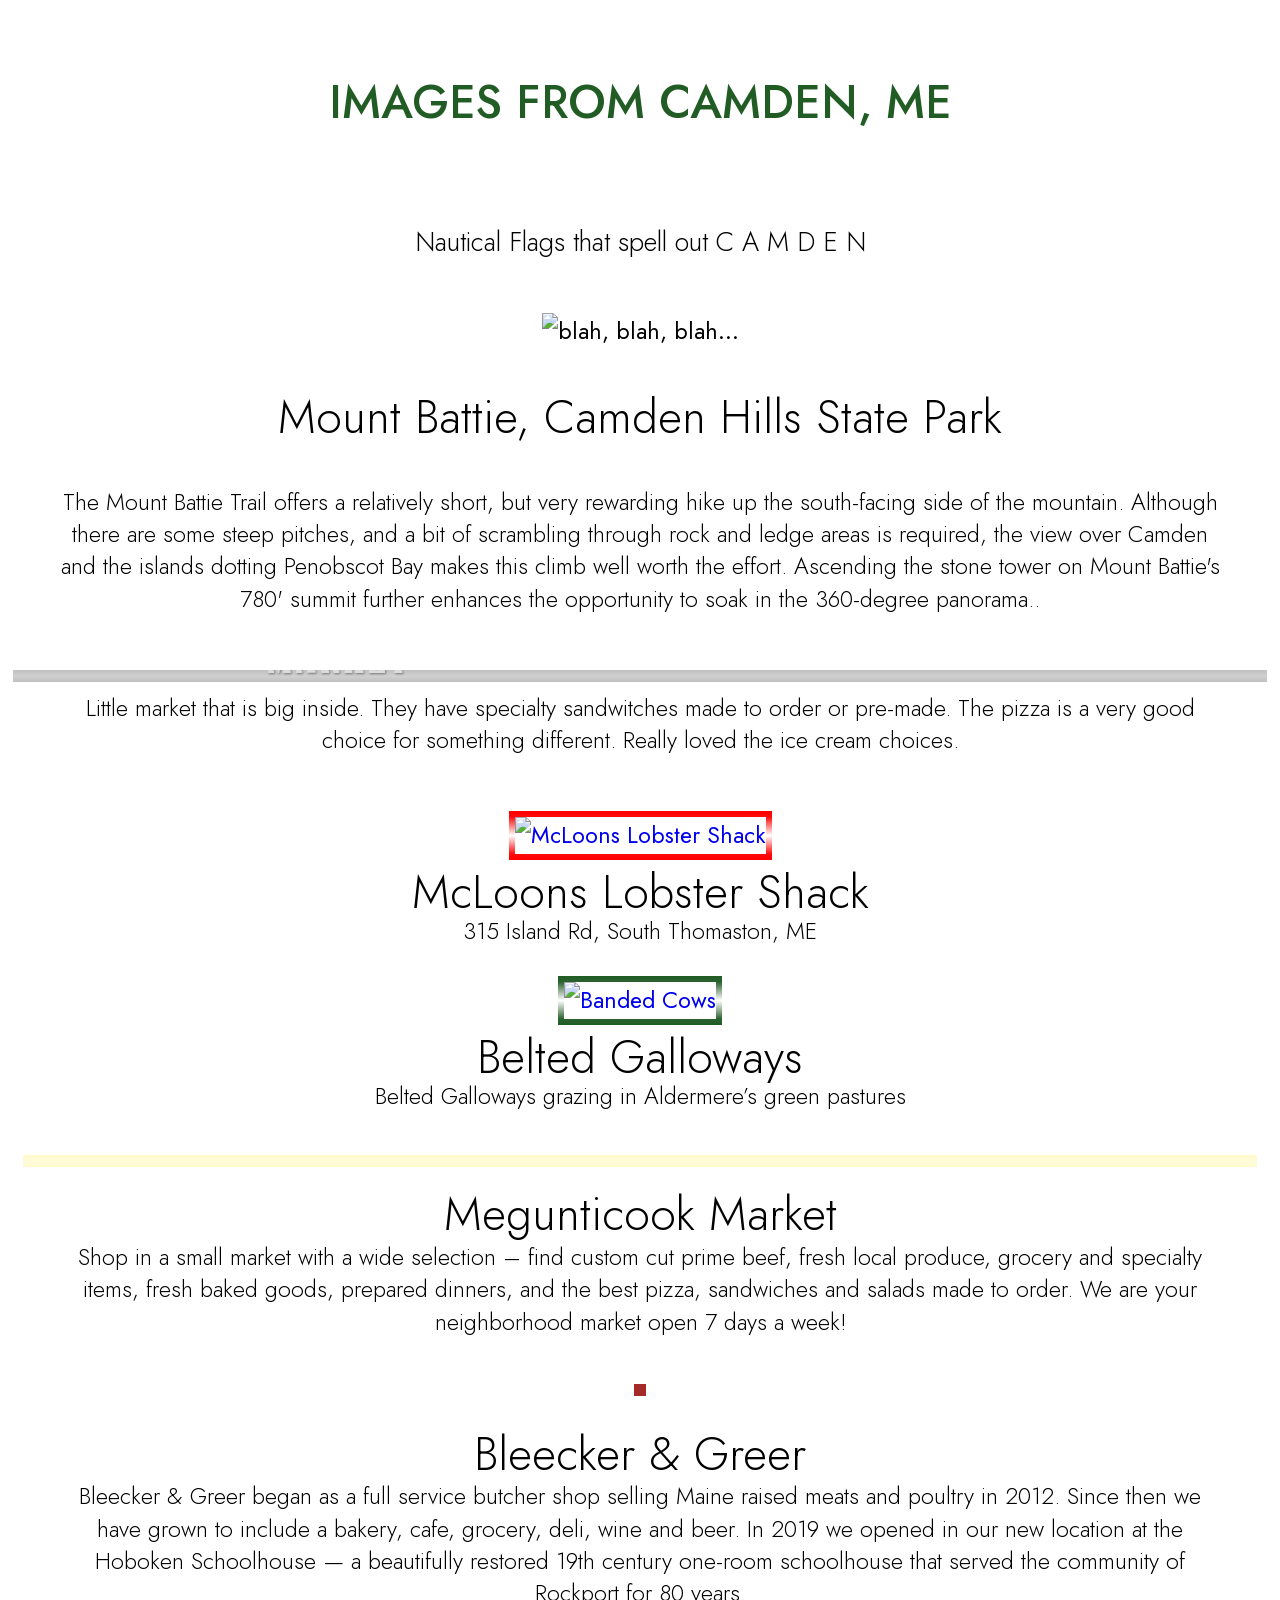
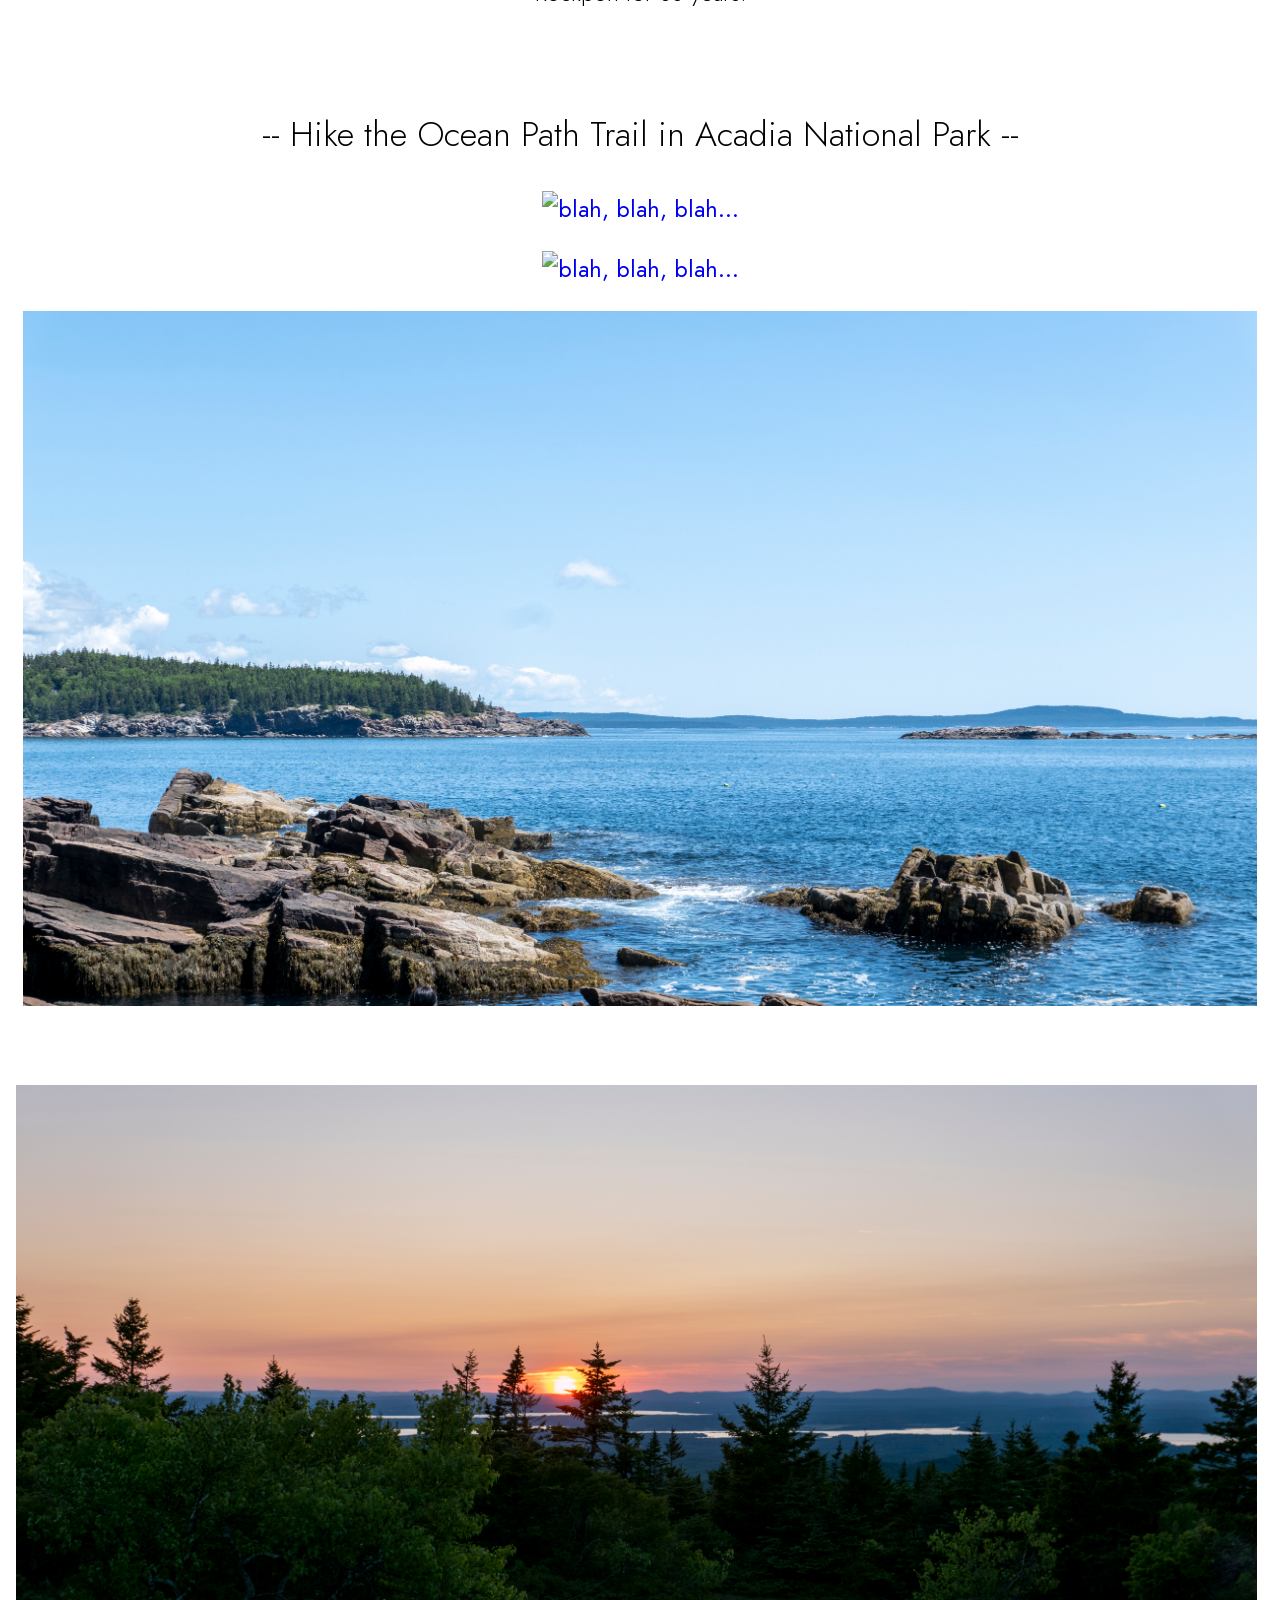
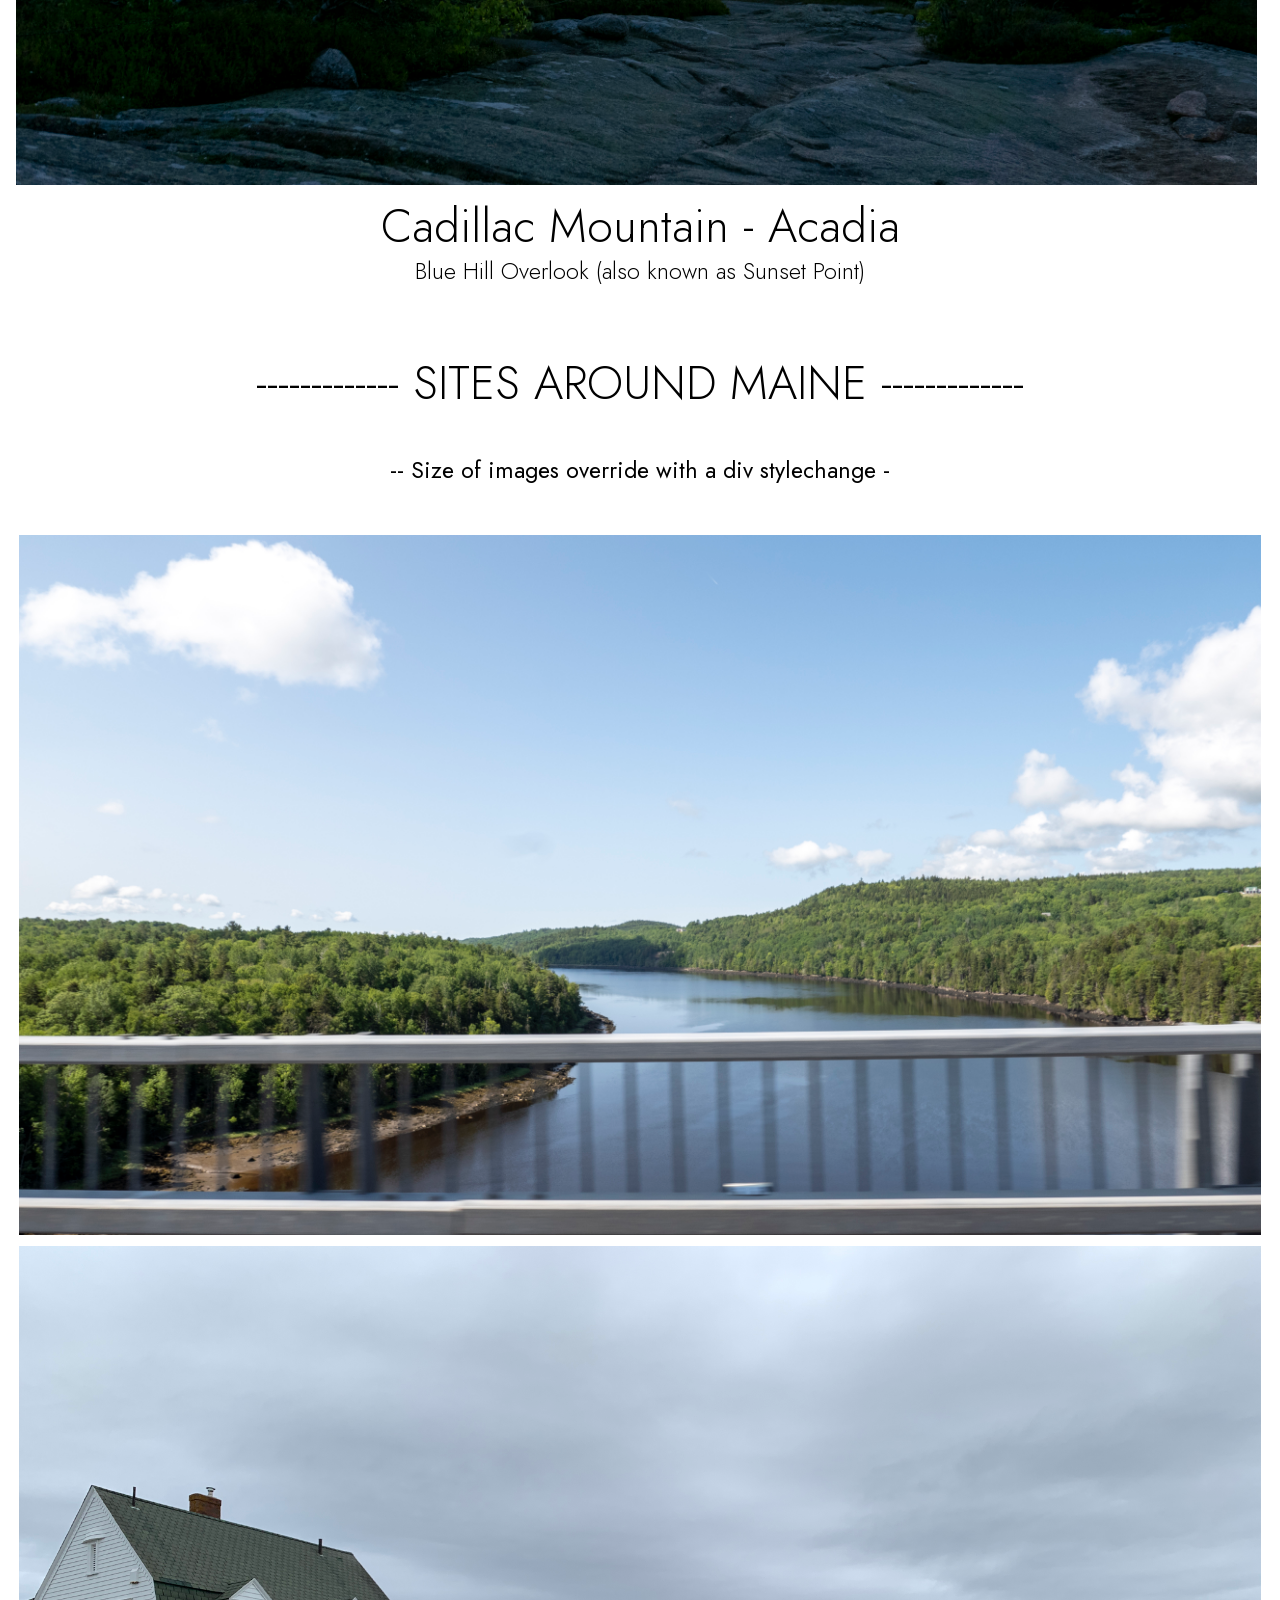
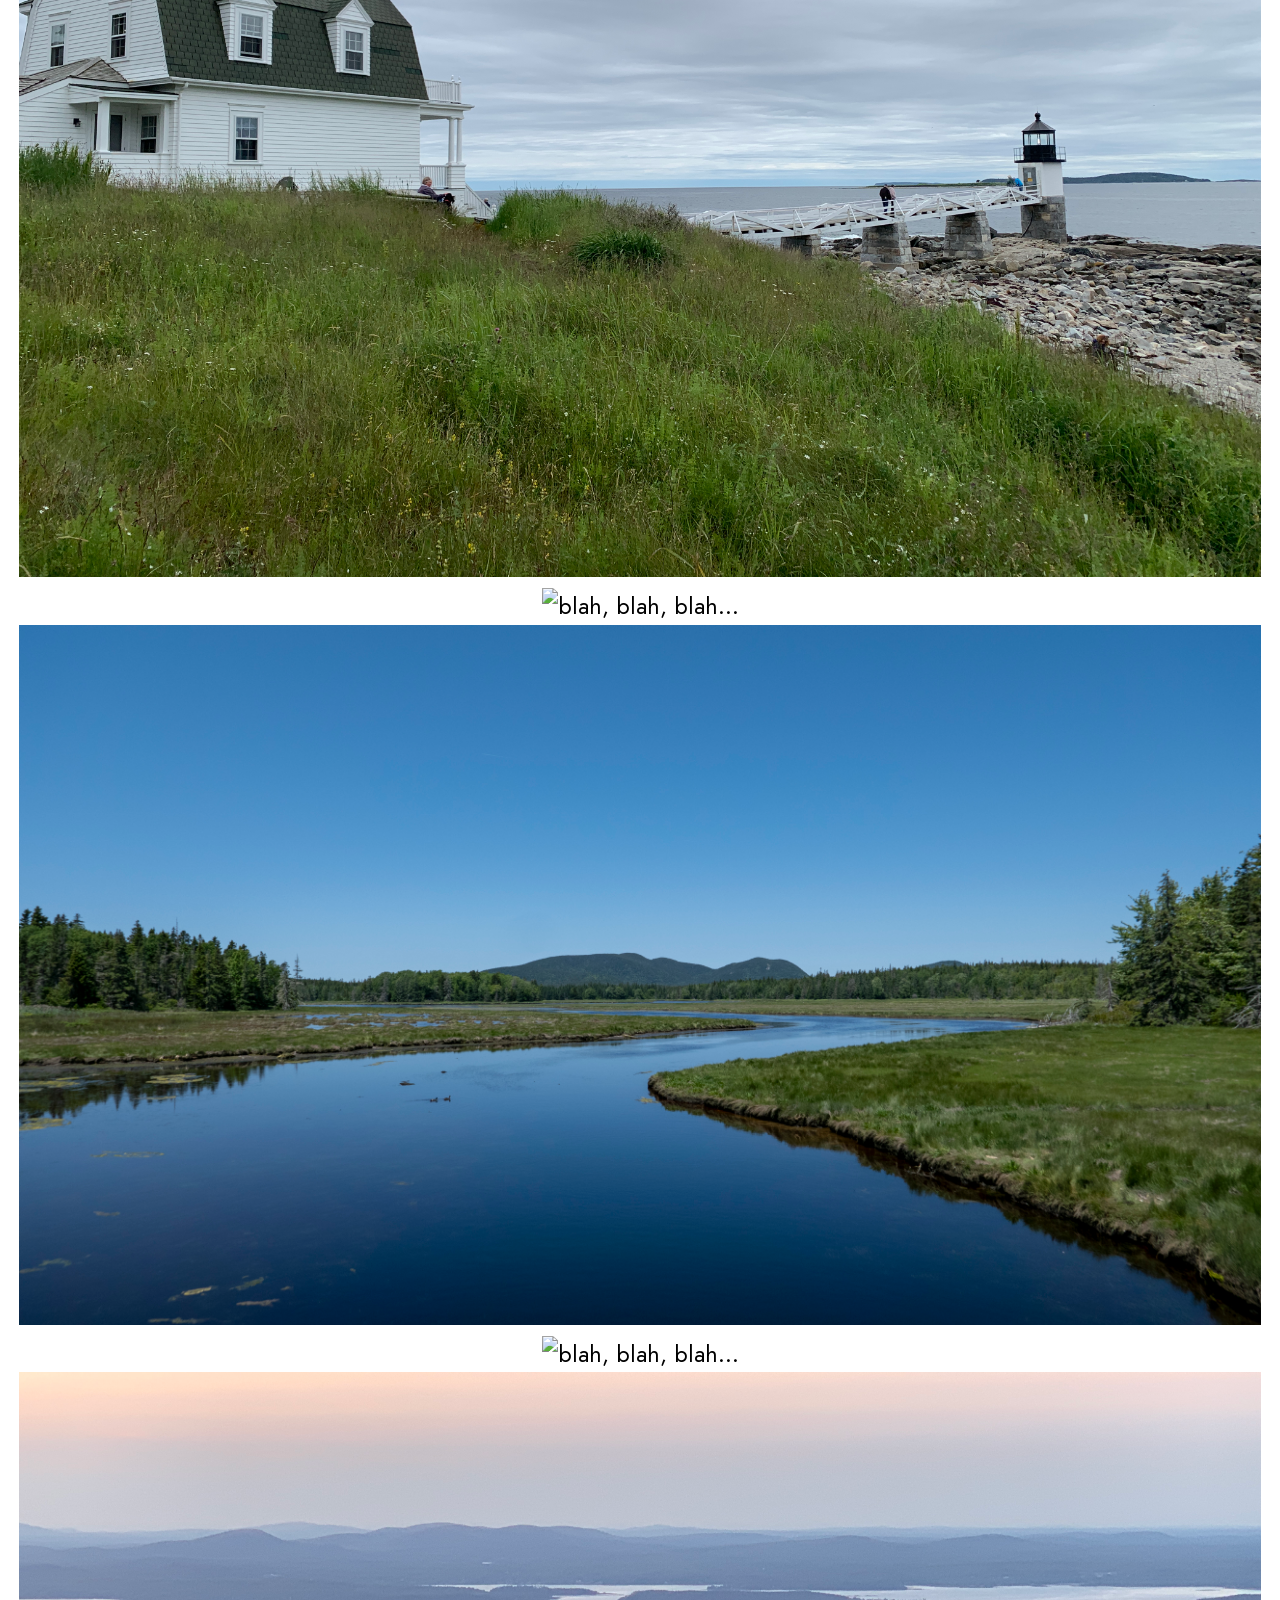
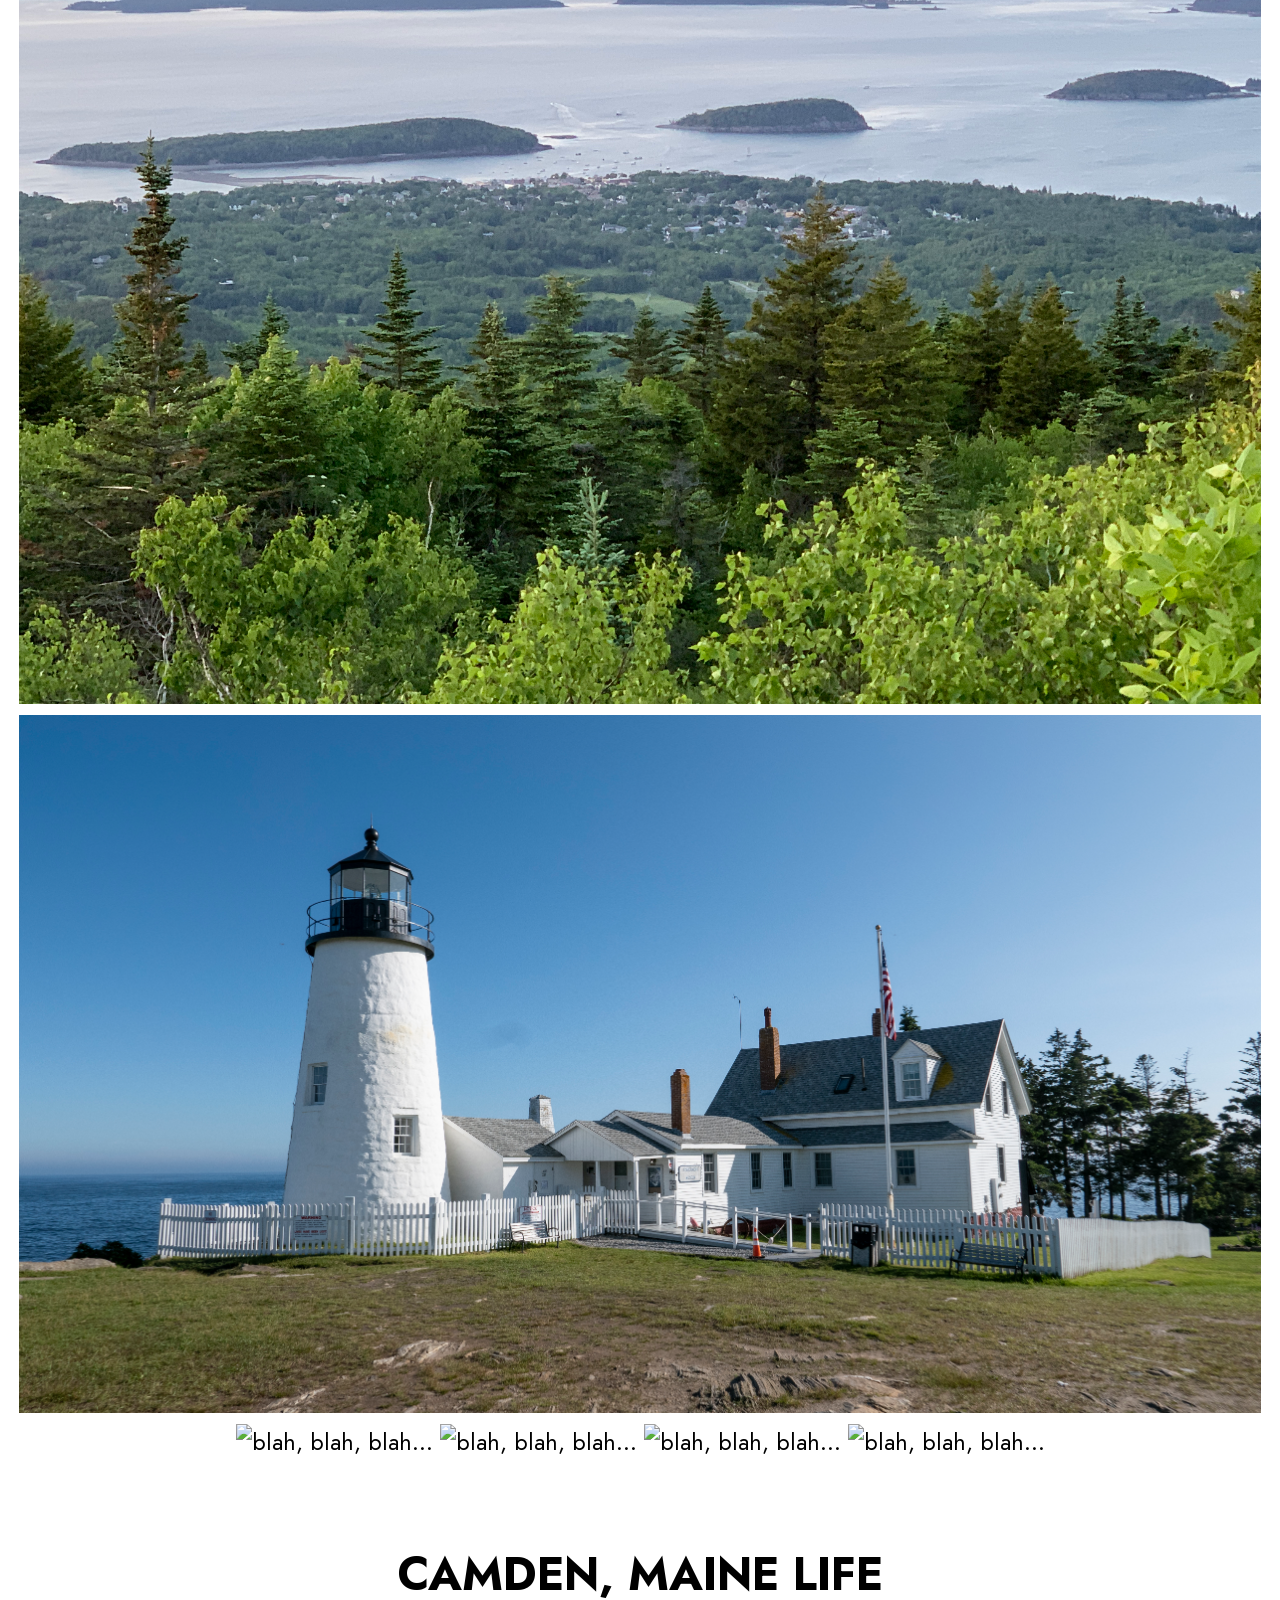
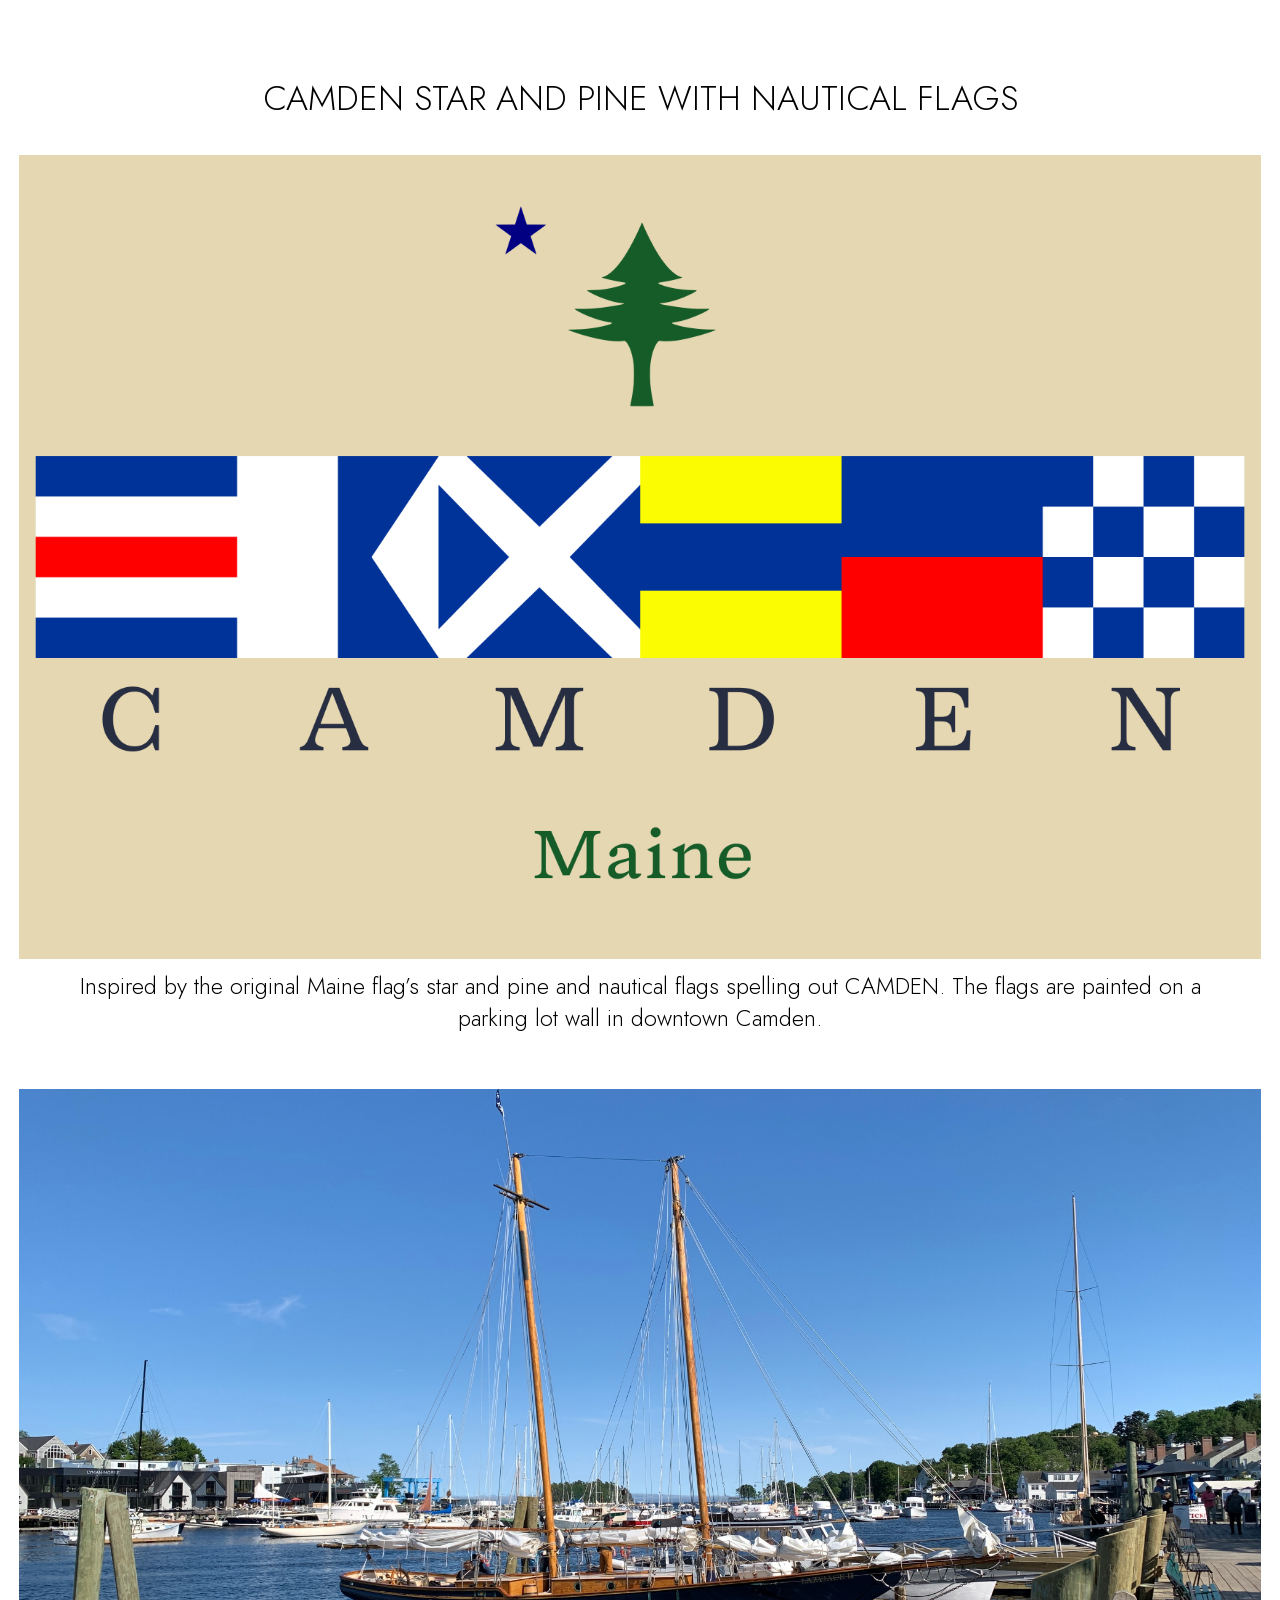
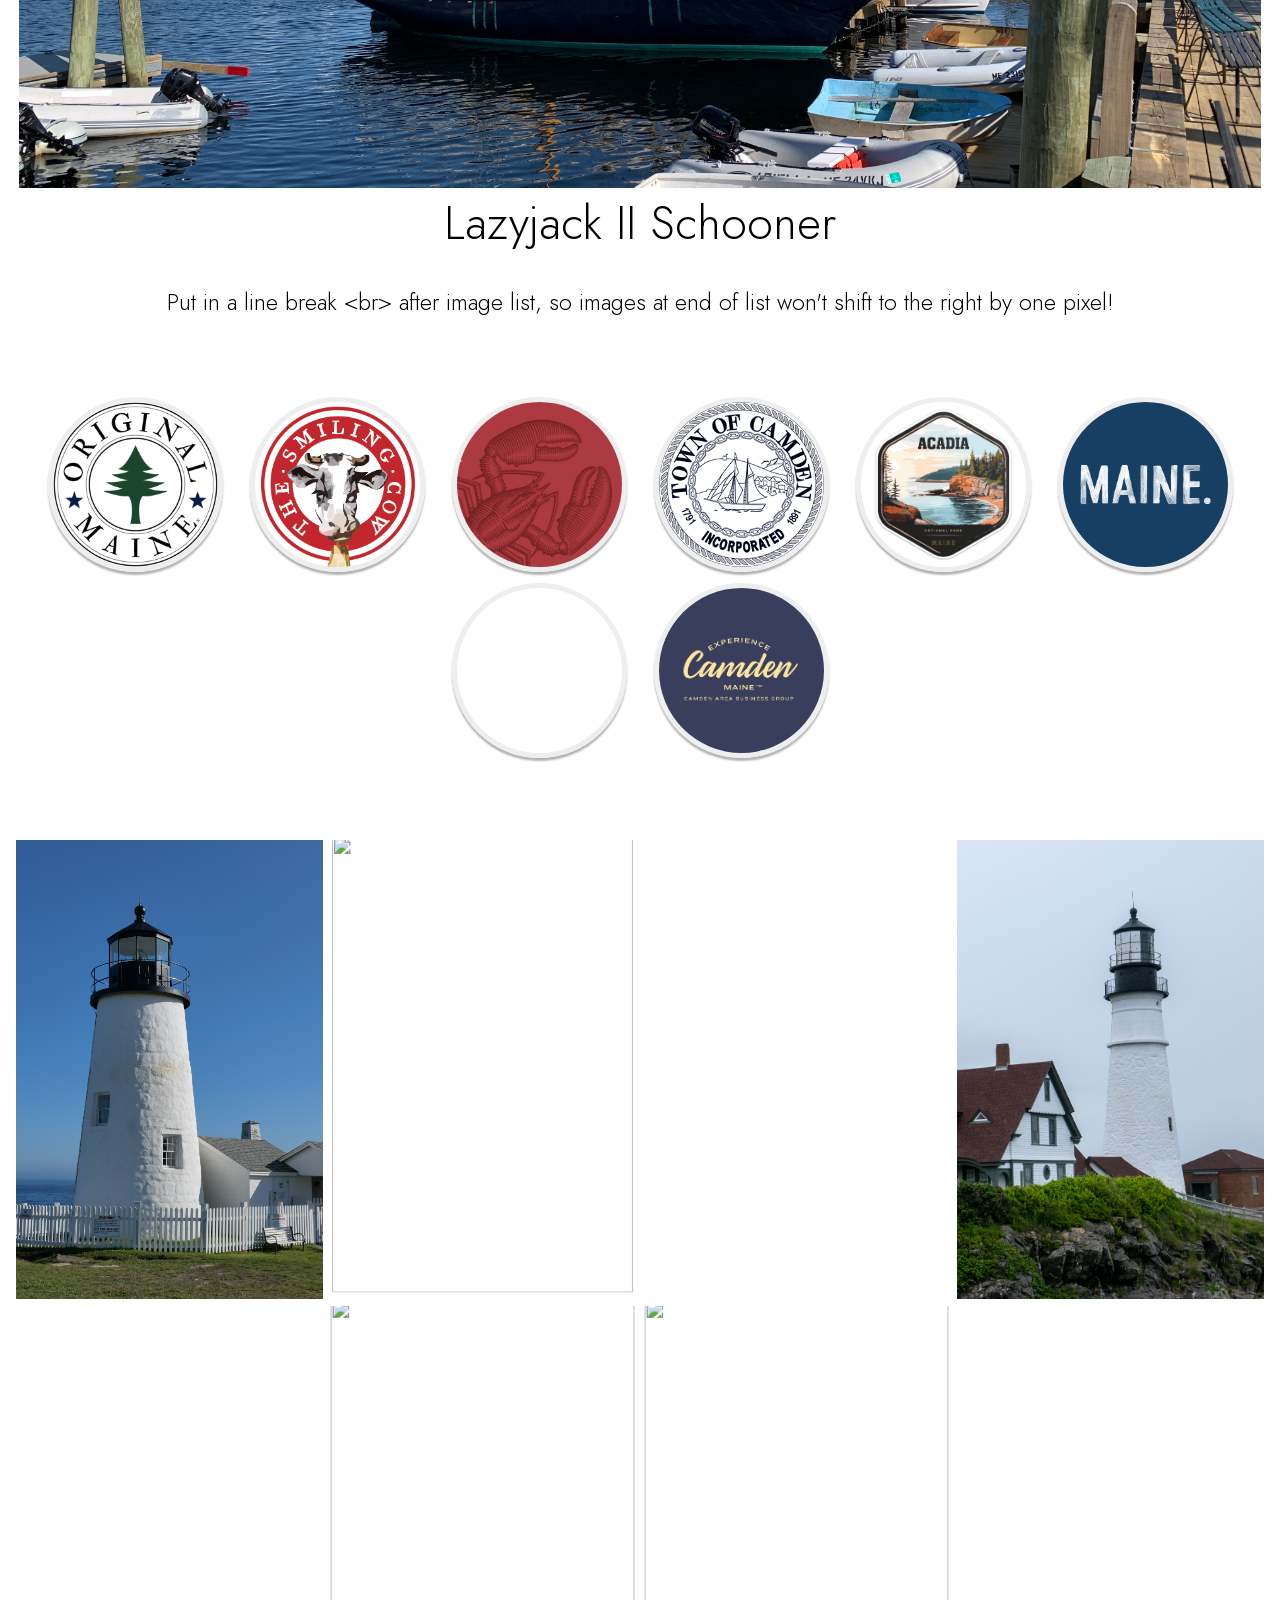
==== commit f9d74dfd: "Update index.html" ====
--- a/index.html
+++ b/index.html
@@ -550,13 +550,13 @@
       <img src="images/PREM1207.jpg" alt="" style="object-position: -1vw -3vw; transform: scale(1.25);"/>
     </div>
   <div class="photo4ups">
-      <img src="images/Owls Head Lighthouse.JPG" alt="" style="object-position: 0vw 0vw; transform: scale(1.02);"/>
+      <img src="images/Owls Head Lighthouse.jpg" alt="" style="object-position: 0vw 0vw; transform: scale(1.02);"/>
     </div>
 	 <div class="photo4ups">
-      <img src="images/PREM1144.JPG" alt="" style="object-position: 0vw -2vw; transform: scale(1.30);"/>
+      <img src="images/PREM1144.jpg" alt="" style="object-position: 0vw -2vw; transform: scale(1.30);"/>
     </div>
 	 <div class="photo4ups">
-      <img src="images/PREM1235 copy.JPG" alt="" style="object-position: -26vw 2vw; transform: scale(1.25);"/>
+      <img src="images/PREM1235 copy.jpg" alt="" style="object-position: -26vw 2vw; transform: scale(1.25);"/>
     </div>
   </div>
    
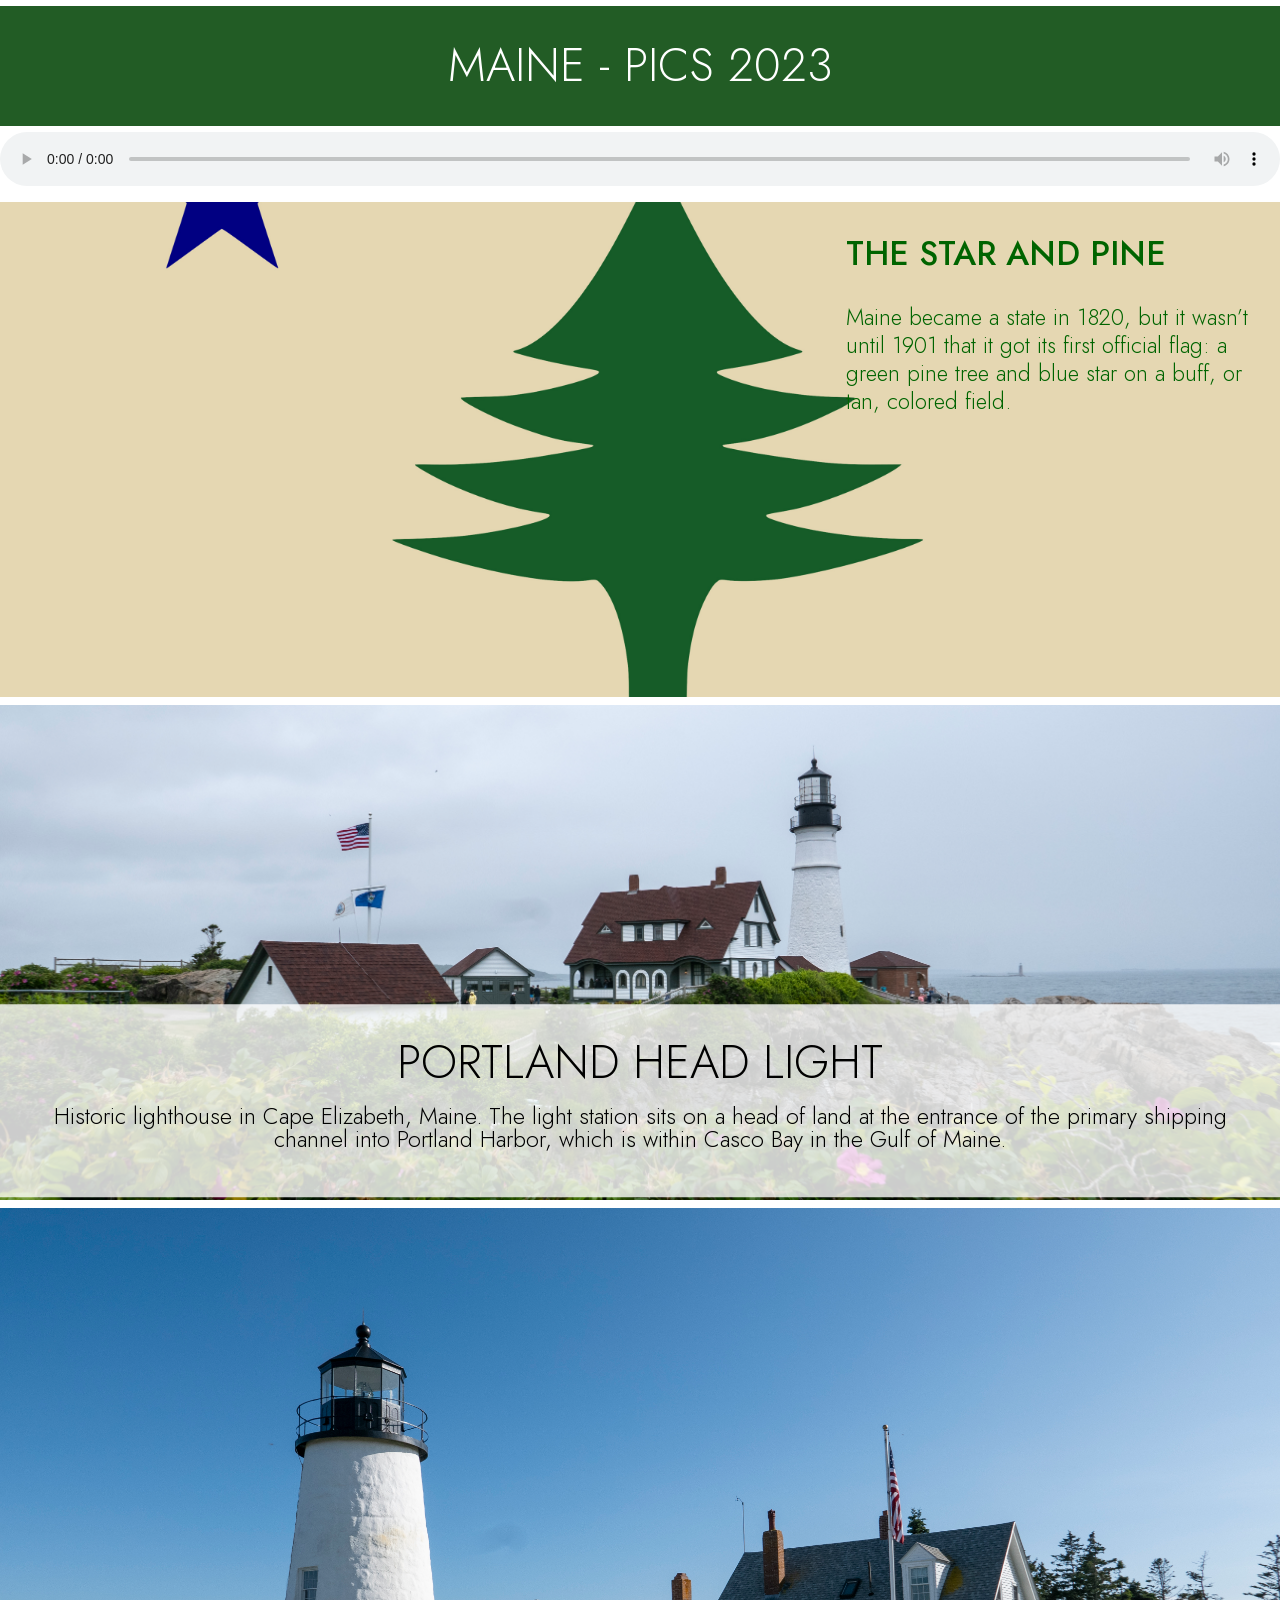
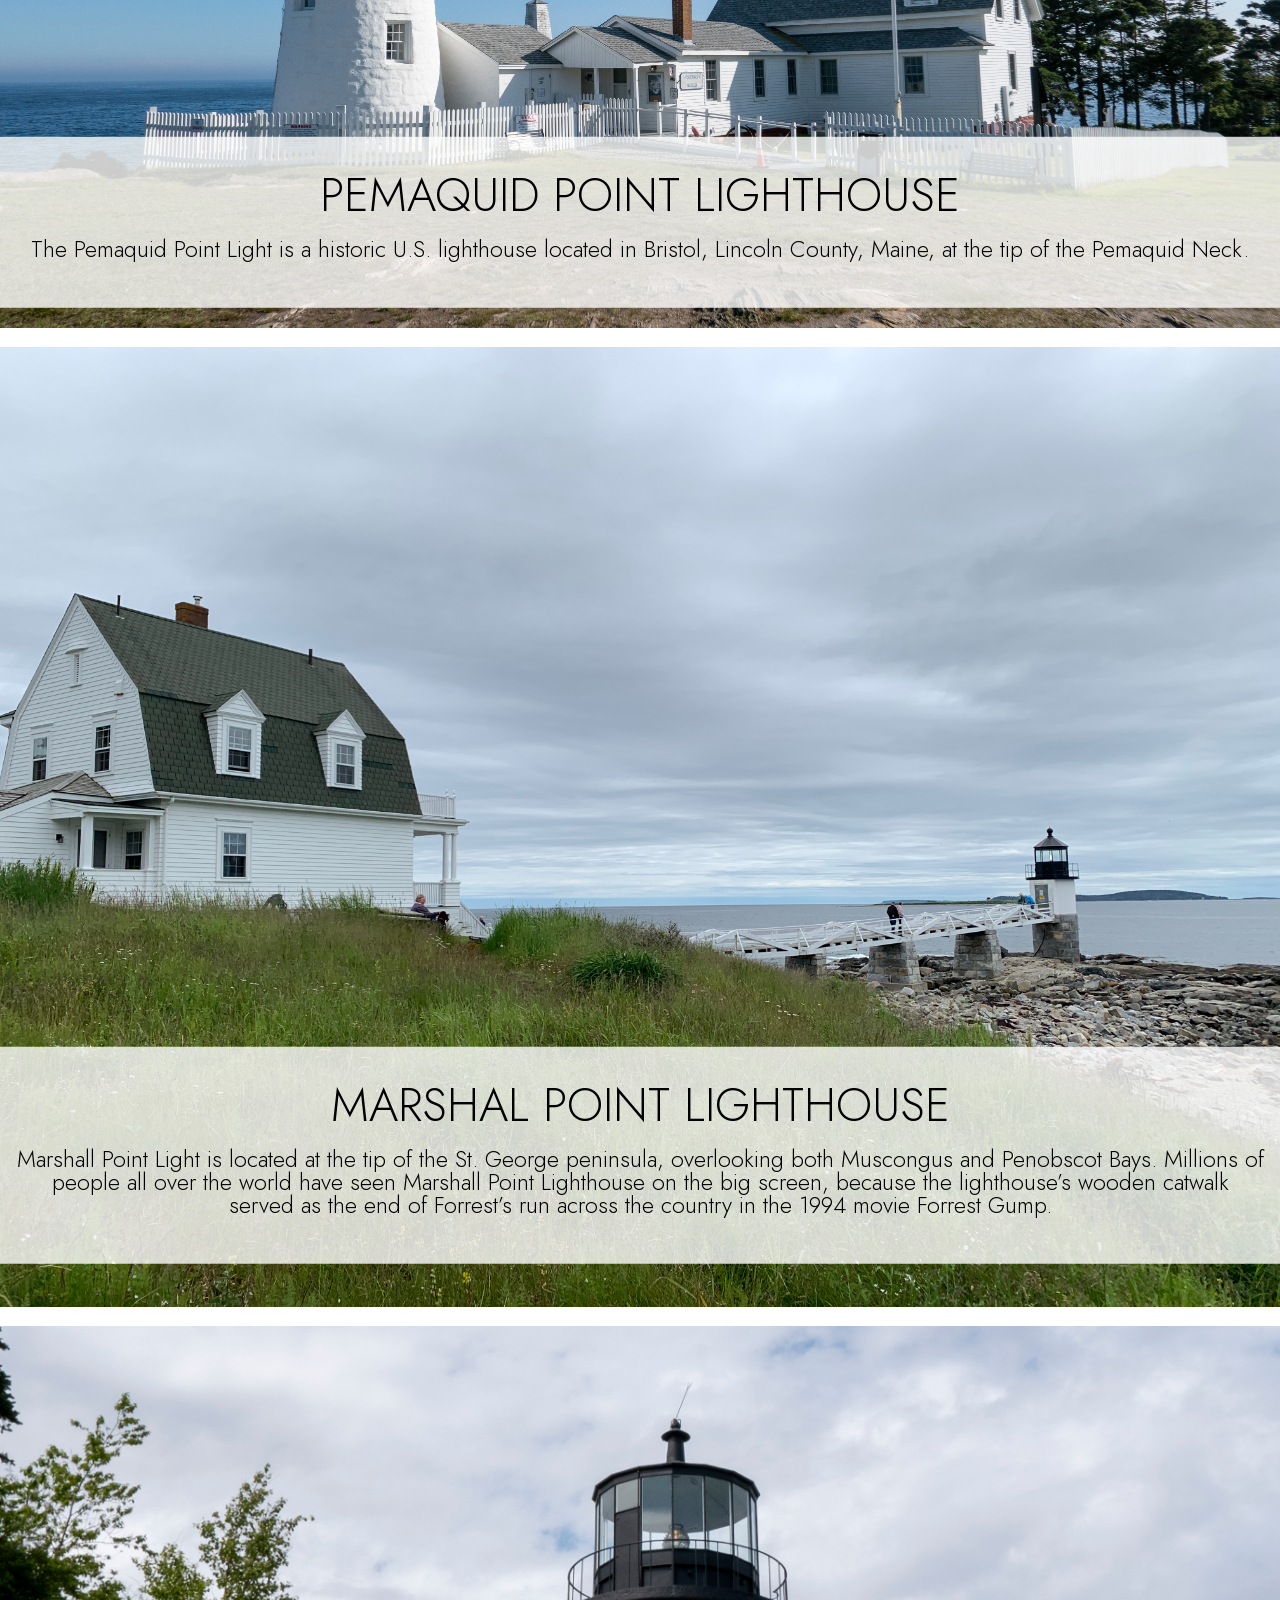
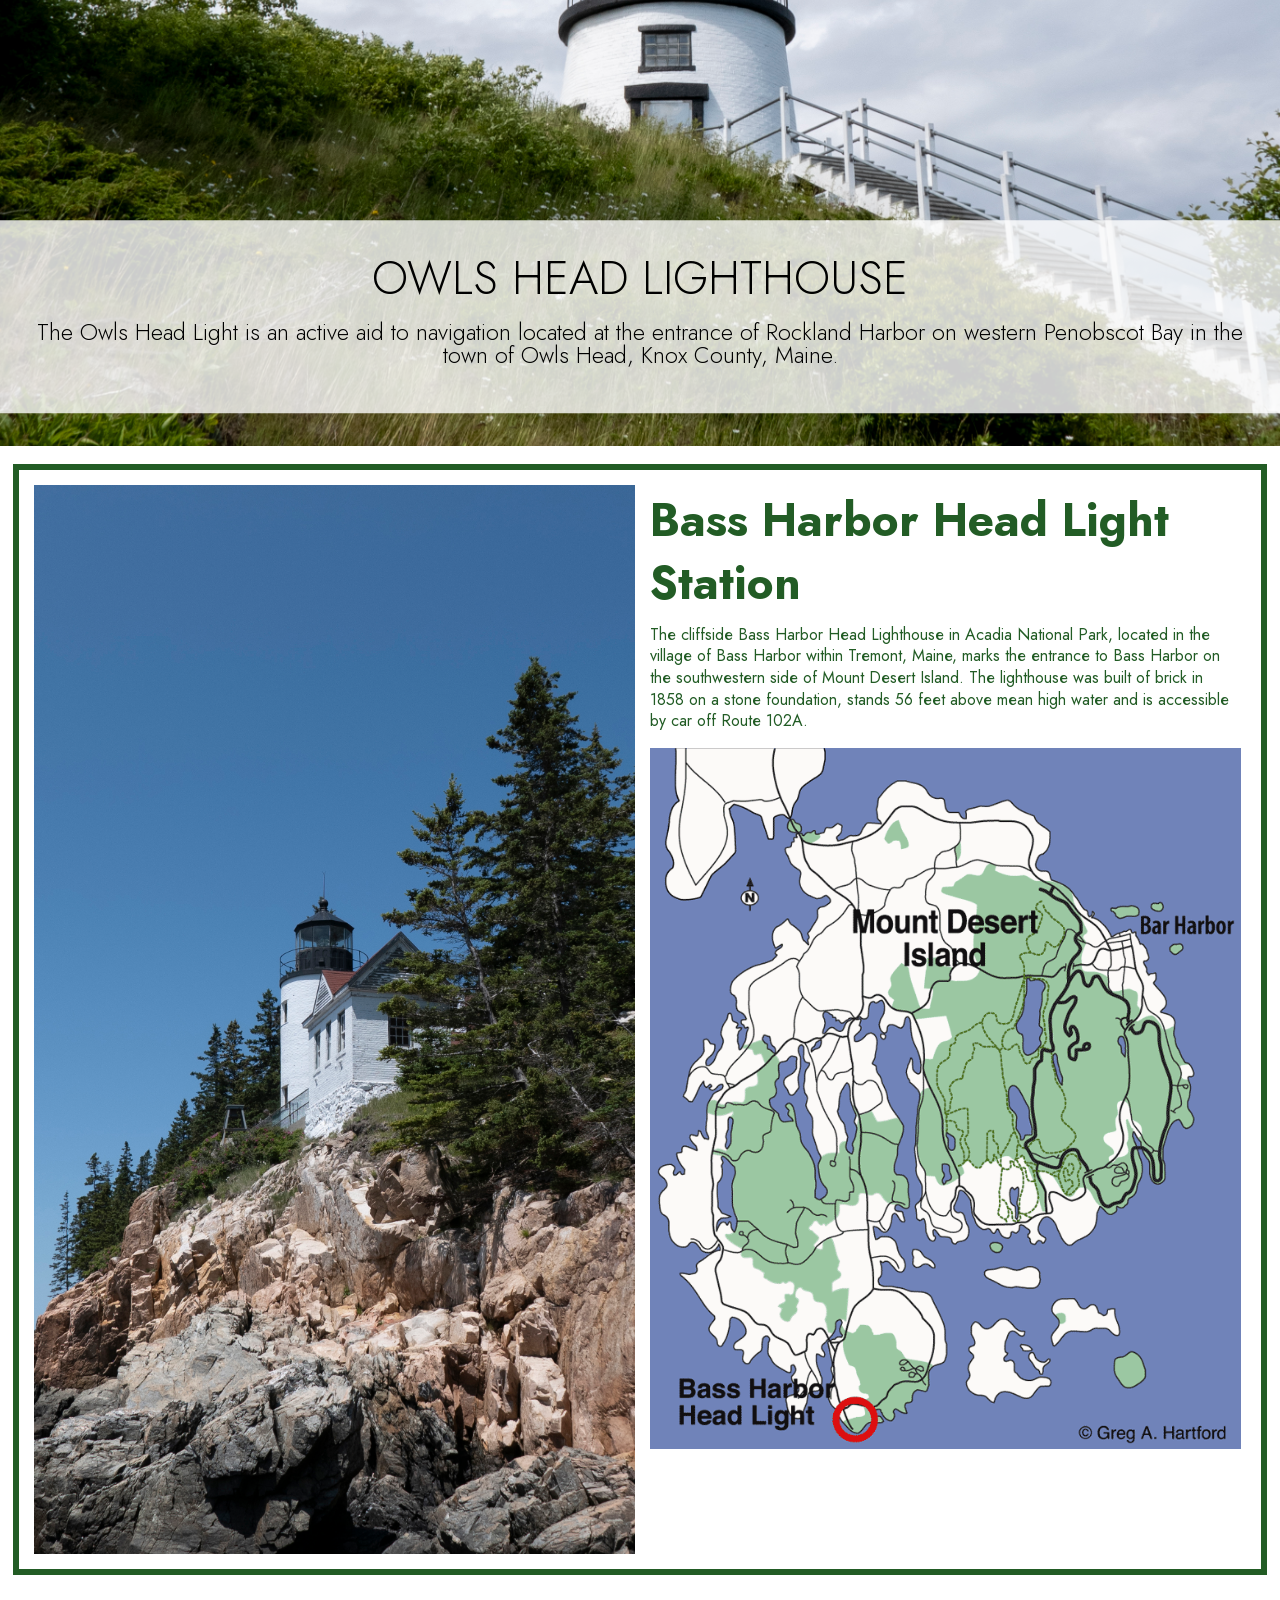
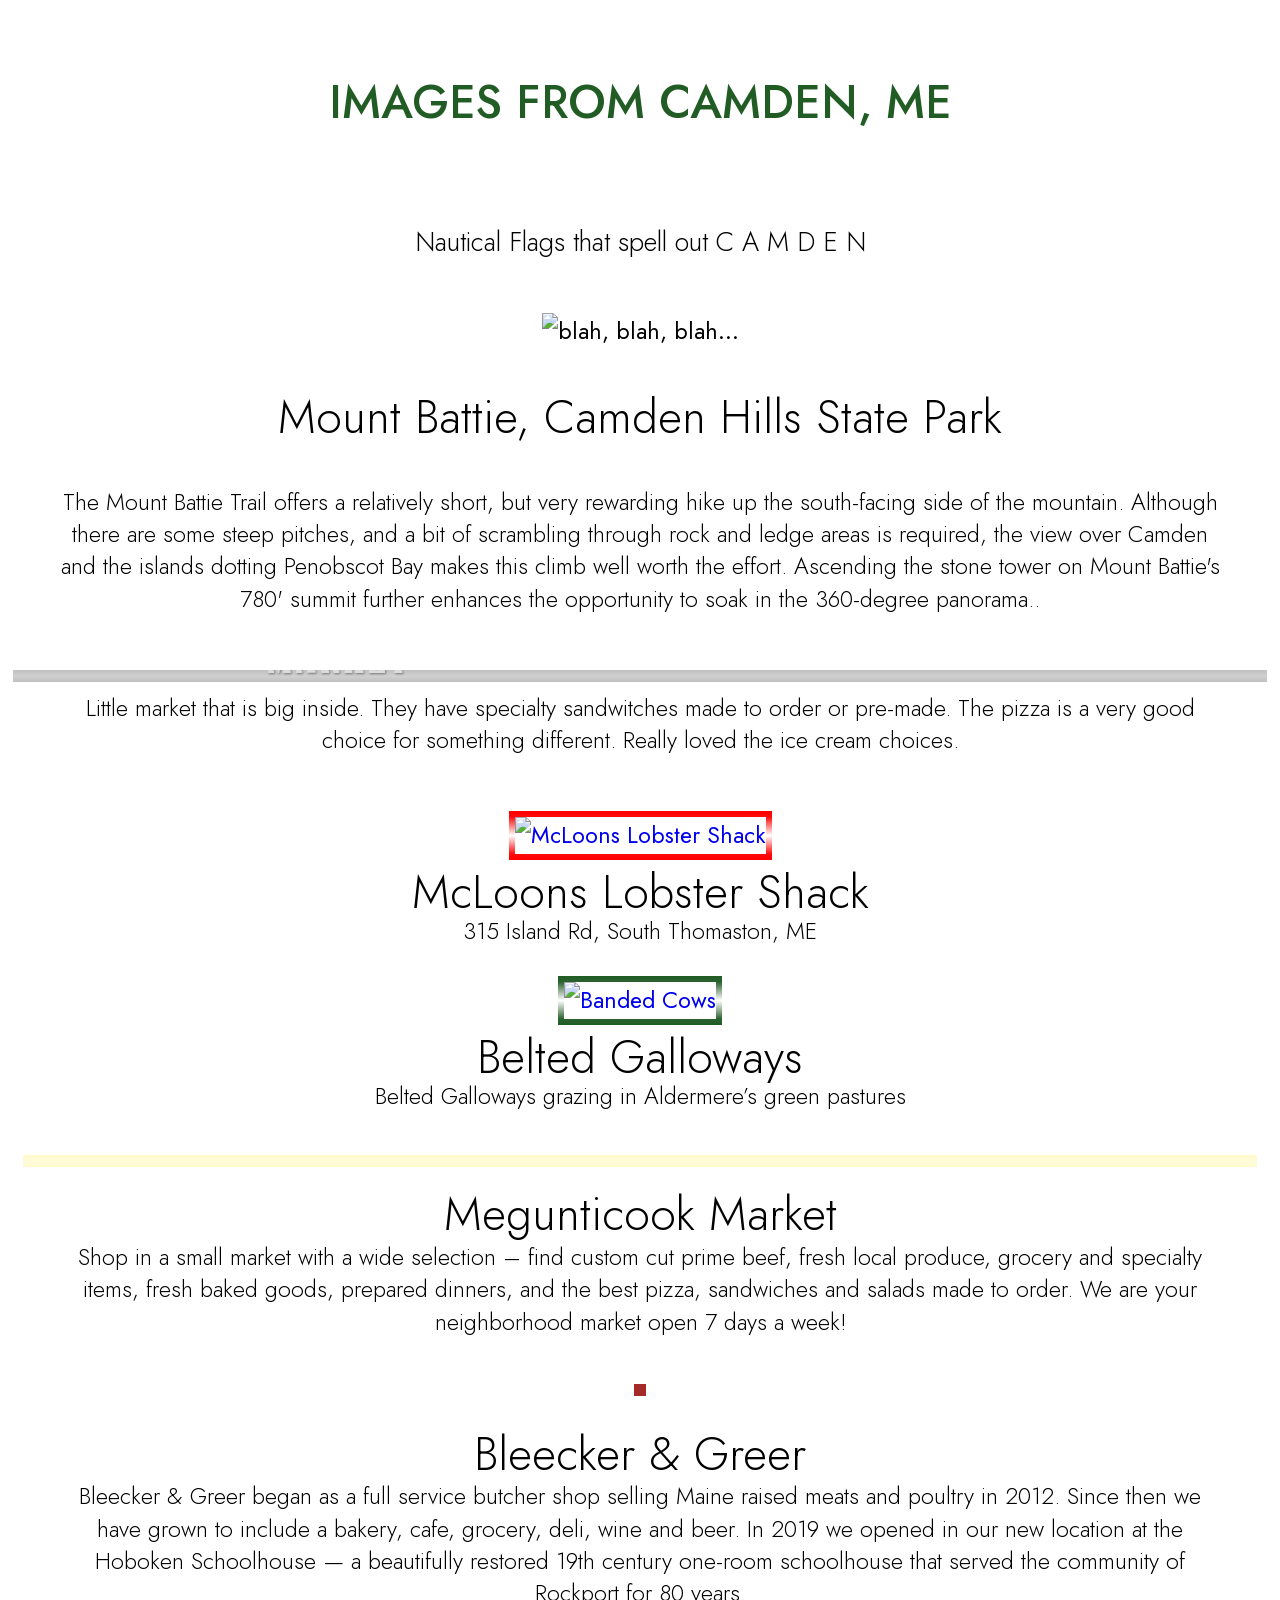
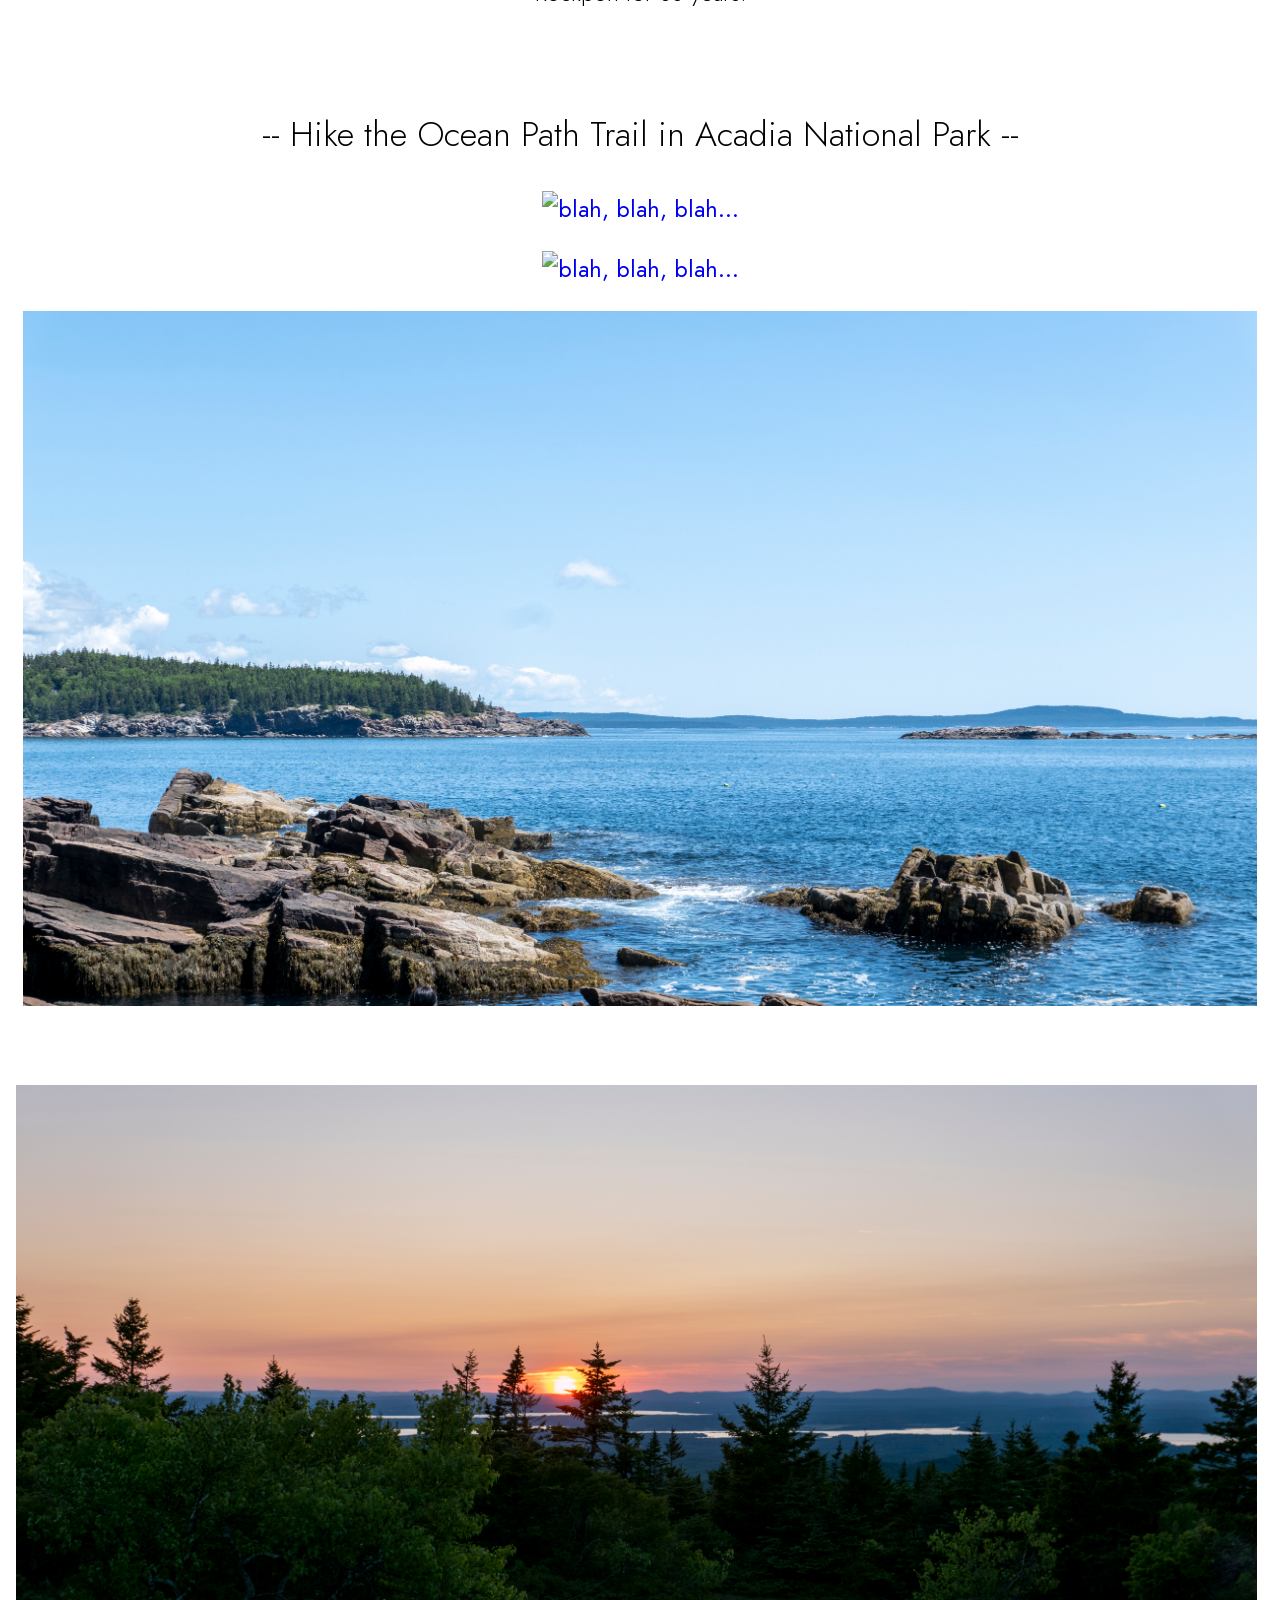
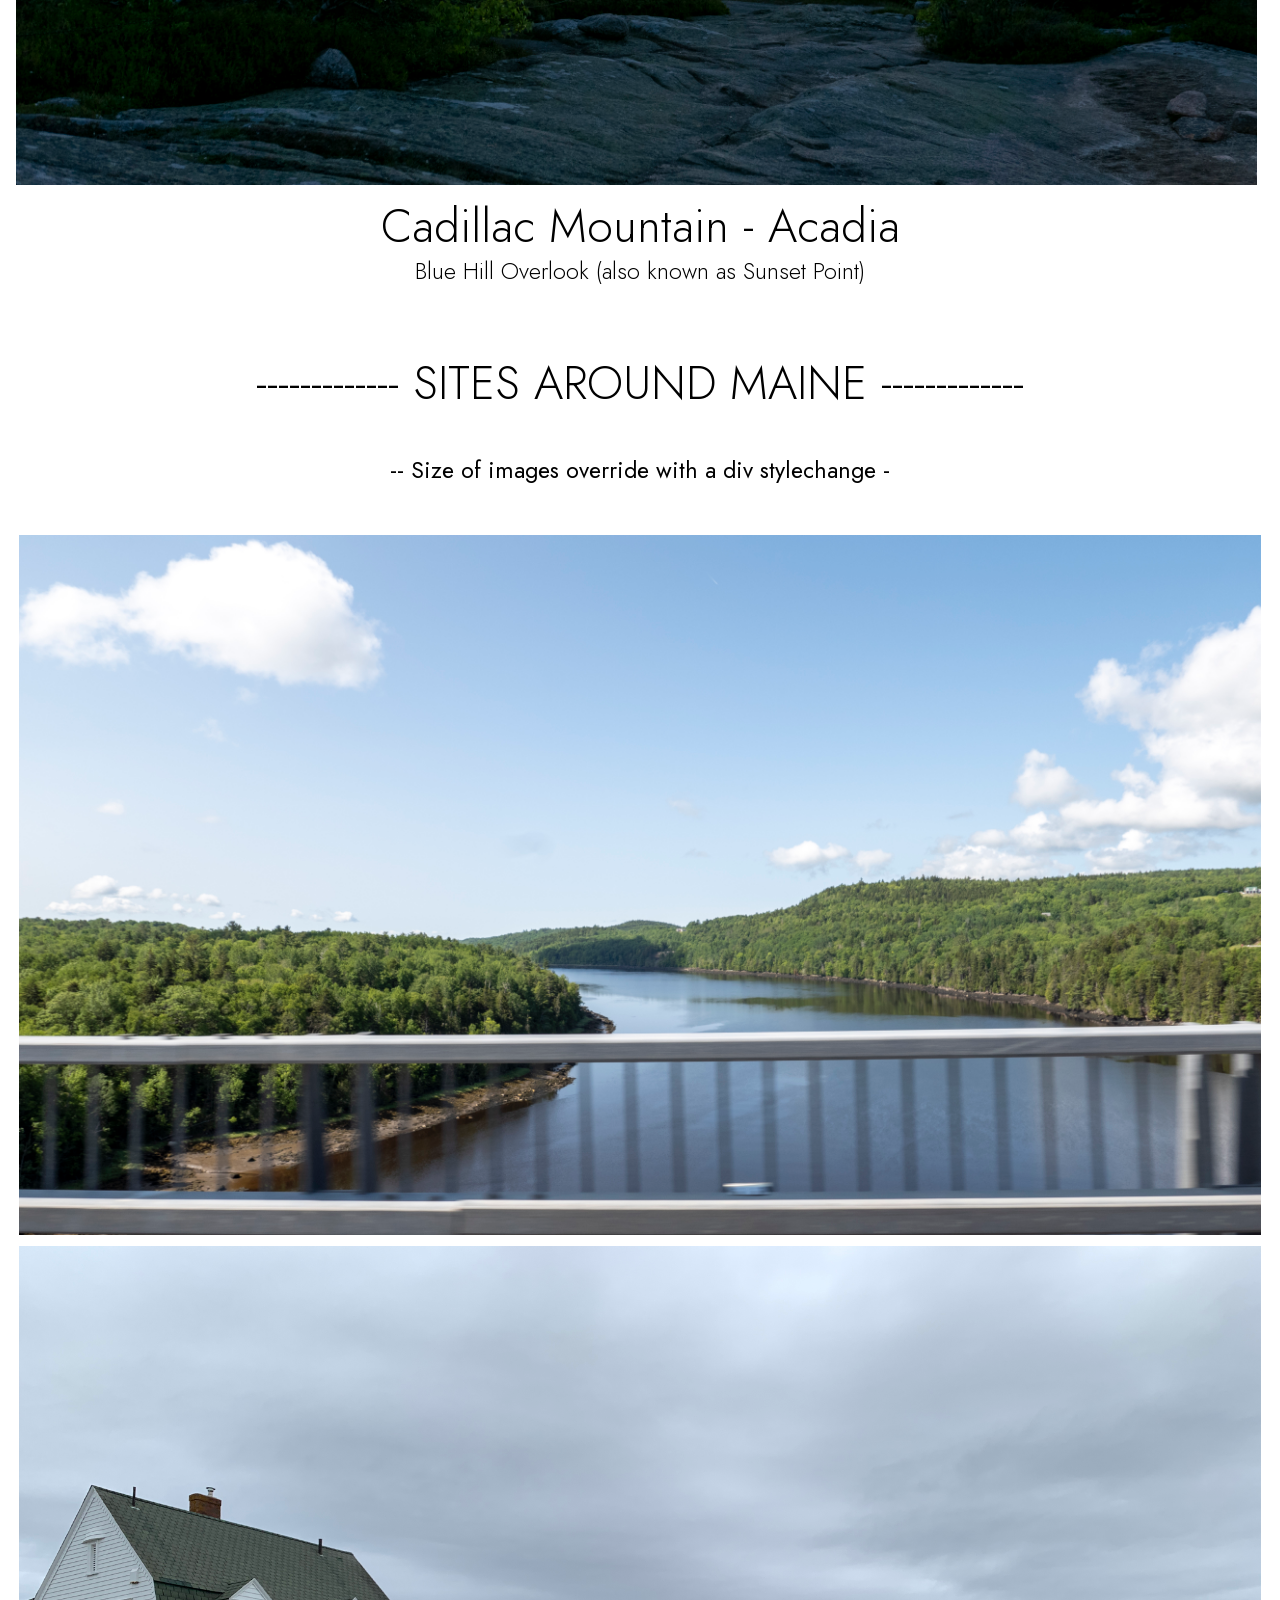
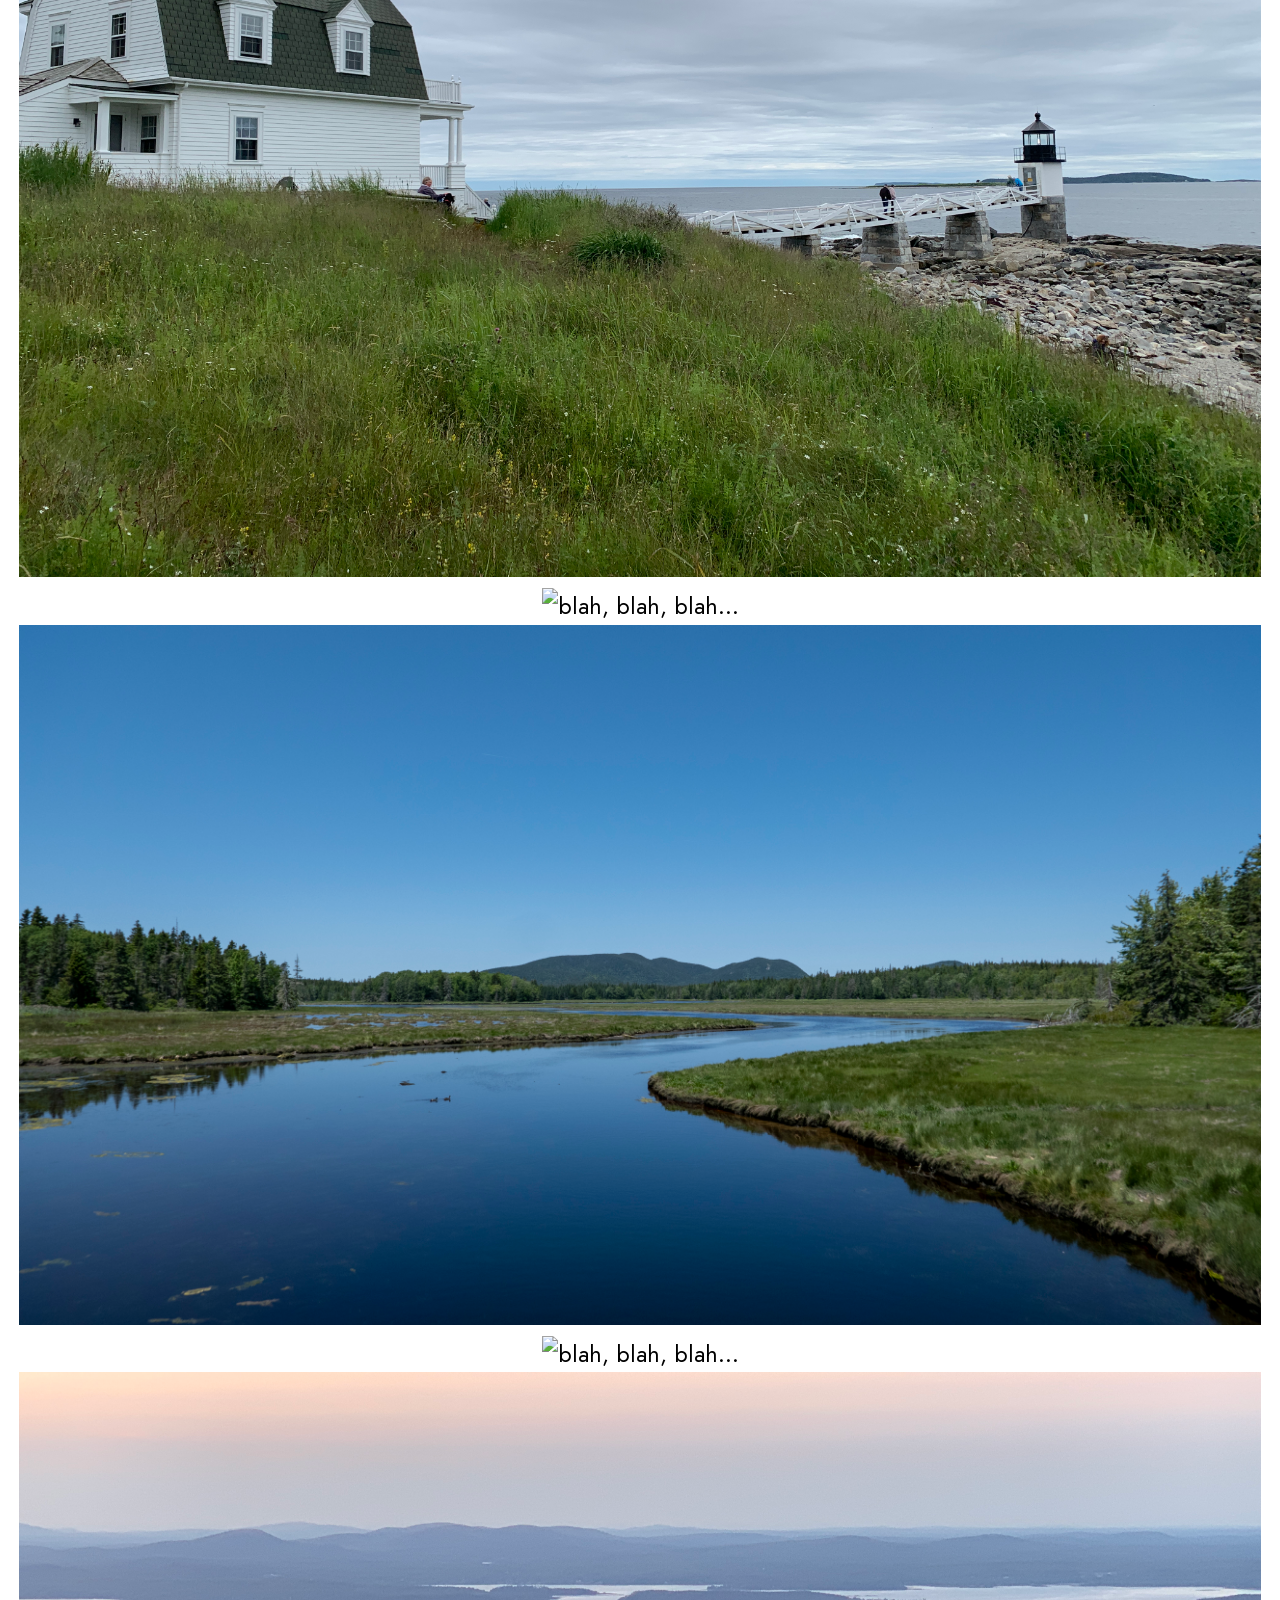
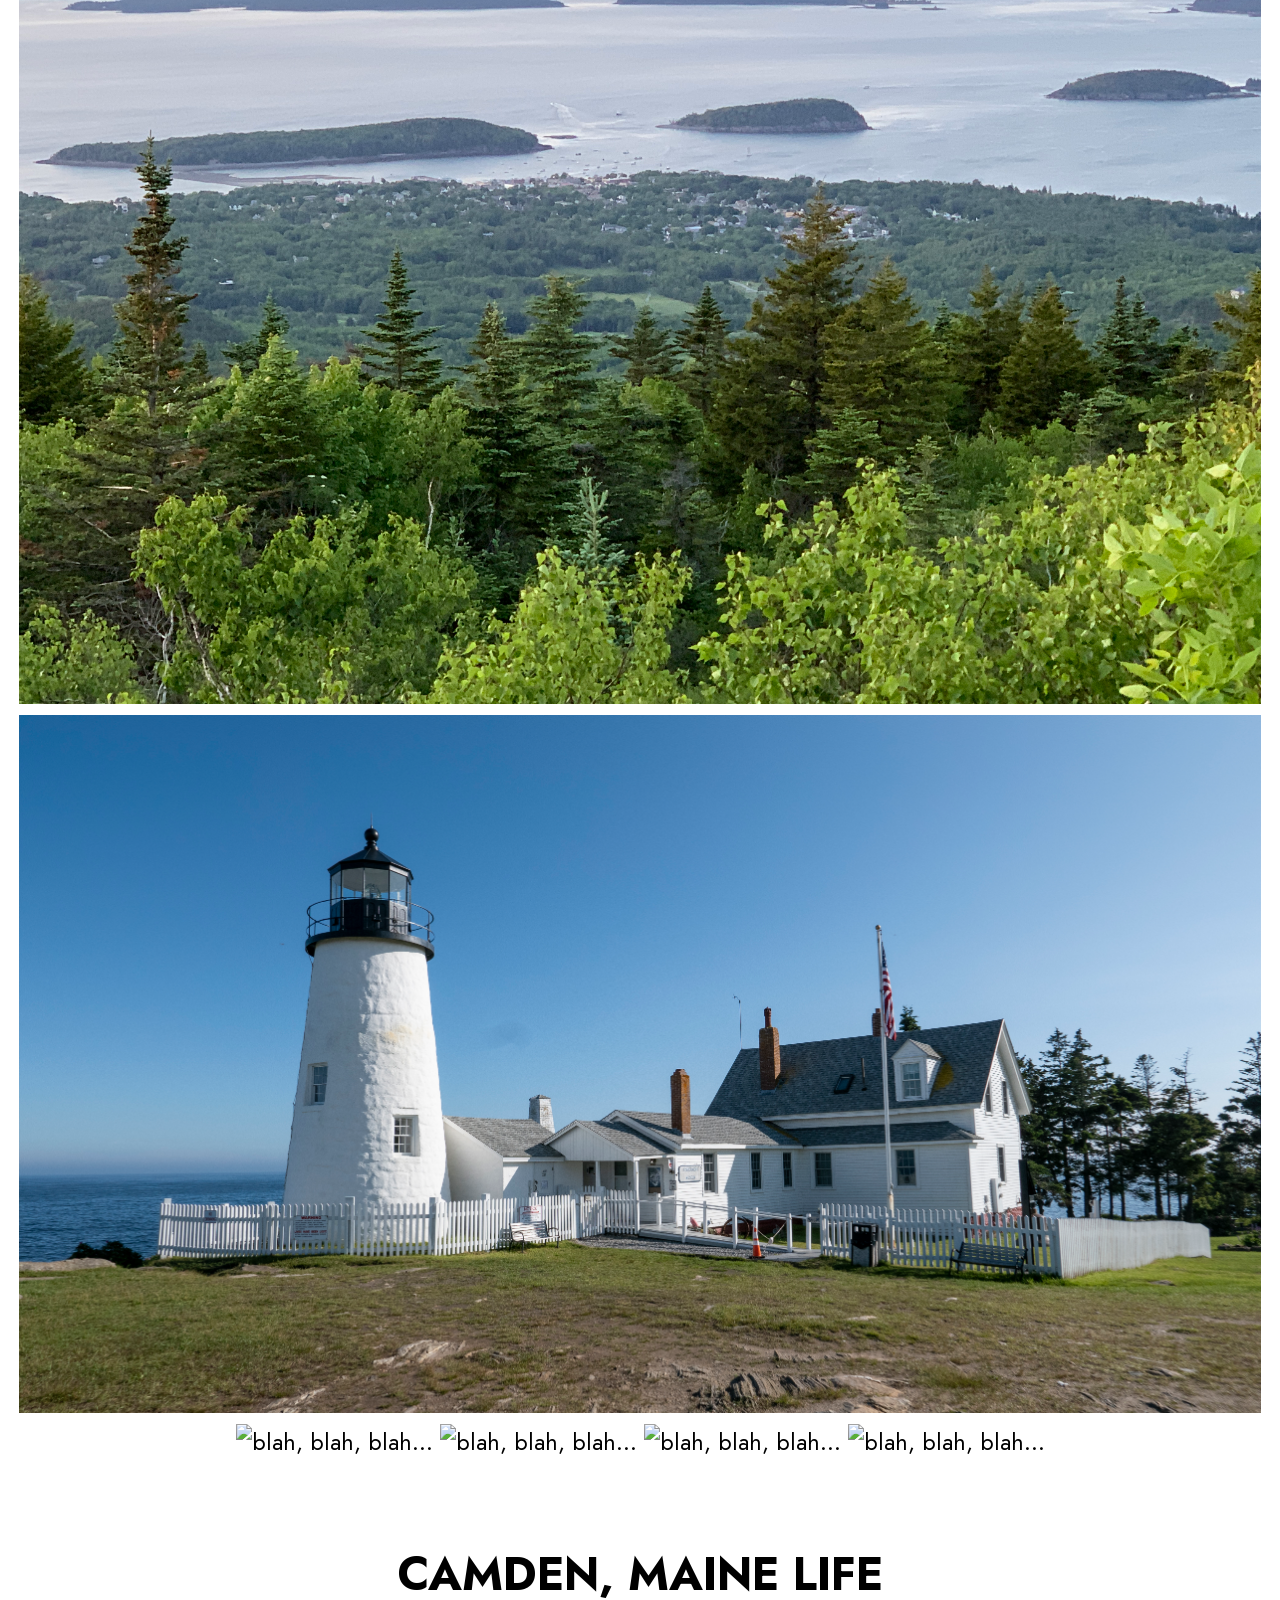
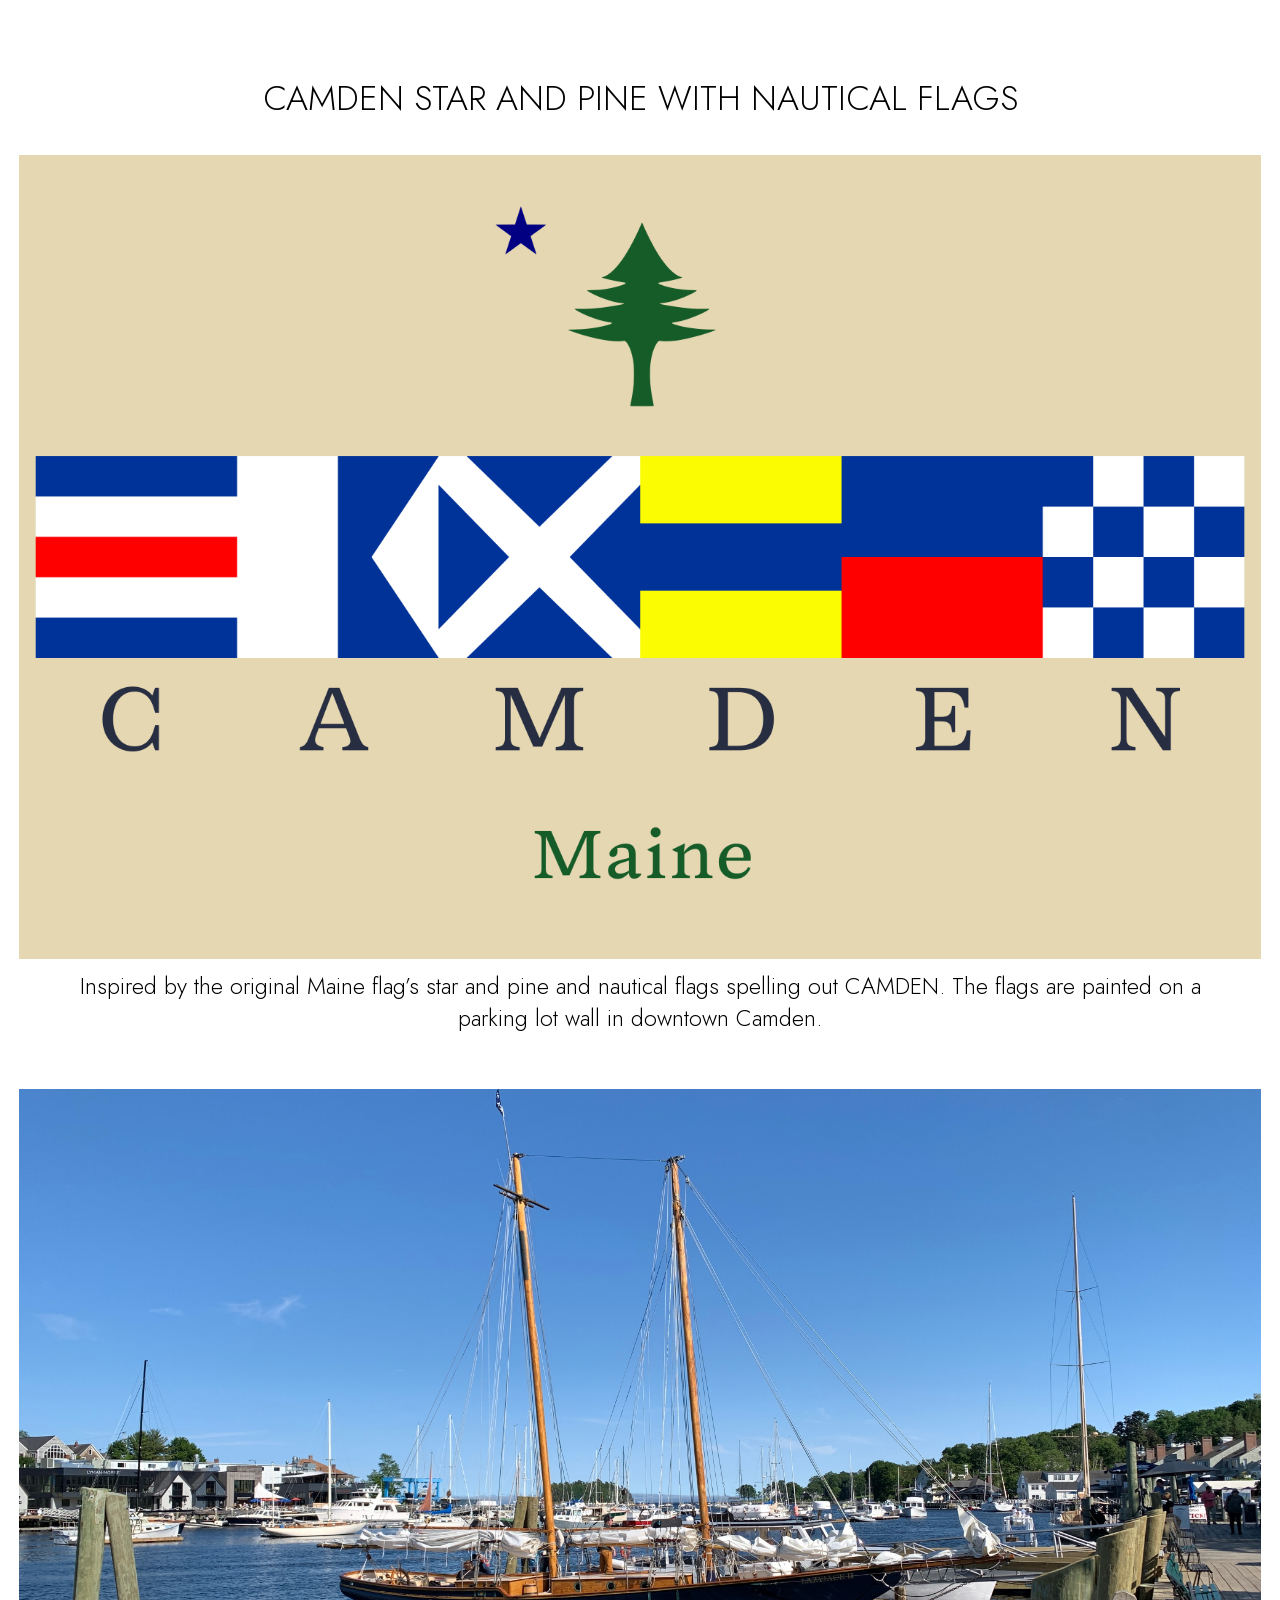
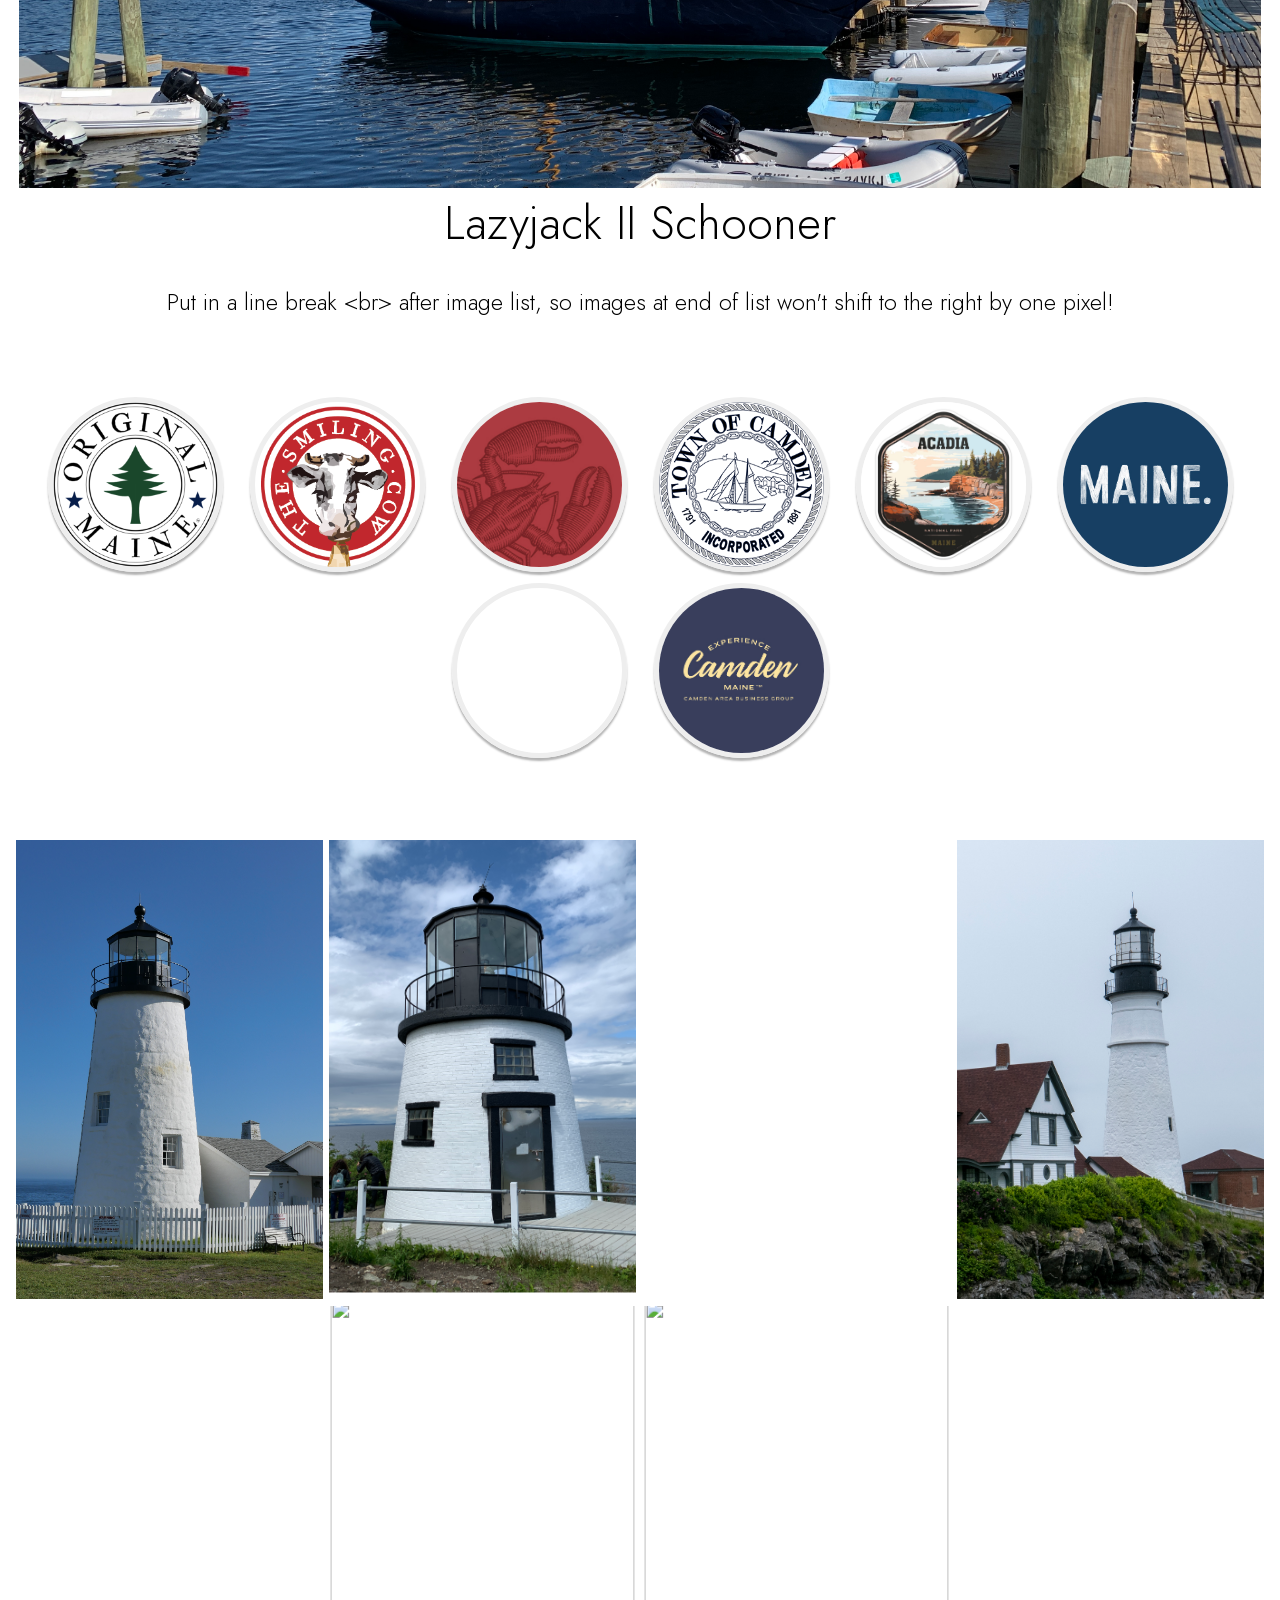
==== commit 1d32ae92: "Update index.html" ====
--- a/index.html
+++ b/index.html
@@ -550,7 +550,7 @@
       <img src="images/PREM1207.jpg" alt="" style="object-position: -1vw -3vw; transform: scale(1.25);"/>
     </div>
   <div class="photo4ups">
-      <img src="images/Owls Head Lighthouse.jpg" alt="" style="object-position: 0vw 0vw; transform: scale(1.02);"/>
+      <img src="images/Owls Head Lighthouse.JPG" alt="" style="object-position: 0vw 0vw; transform: scale(1.02);"/>
     </div>
 	 <div class="photo4ups">
       <img src="images/PREM1144.jpg" alt="" style="object-position: 0vw -2vw; transform: scale(1.30);"/>
--- a/style.css
+++ b/style.css
@@ -1,7 +1,7 @@
 /* Load the variable font */
 @font-face {
   font-family: "Jost";
-  src: url('/Fonts/jost-VF.woff2') format('woff2');
+  src: url('jost-VF.woff2') format('woff2');
   font-weight: 100 900; /* variable range */
   font-style: normal;
   font-display: swap;
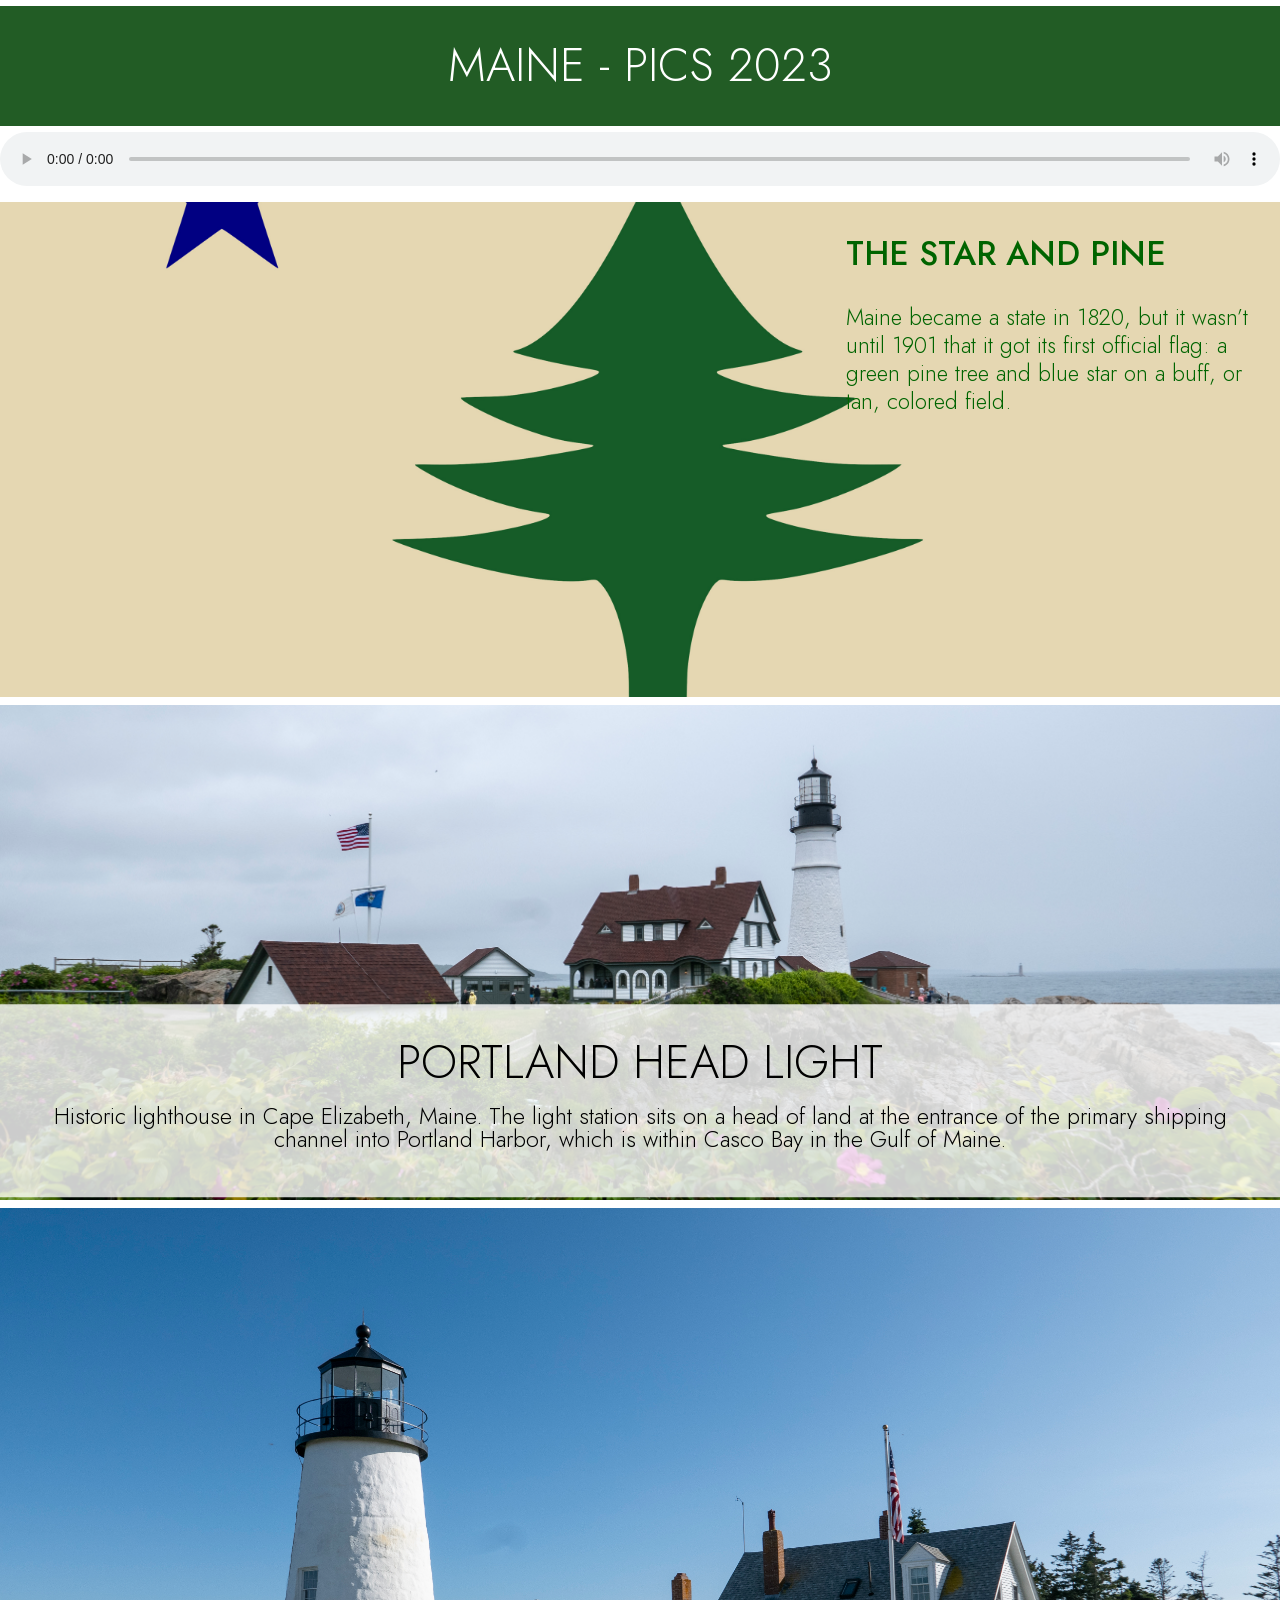
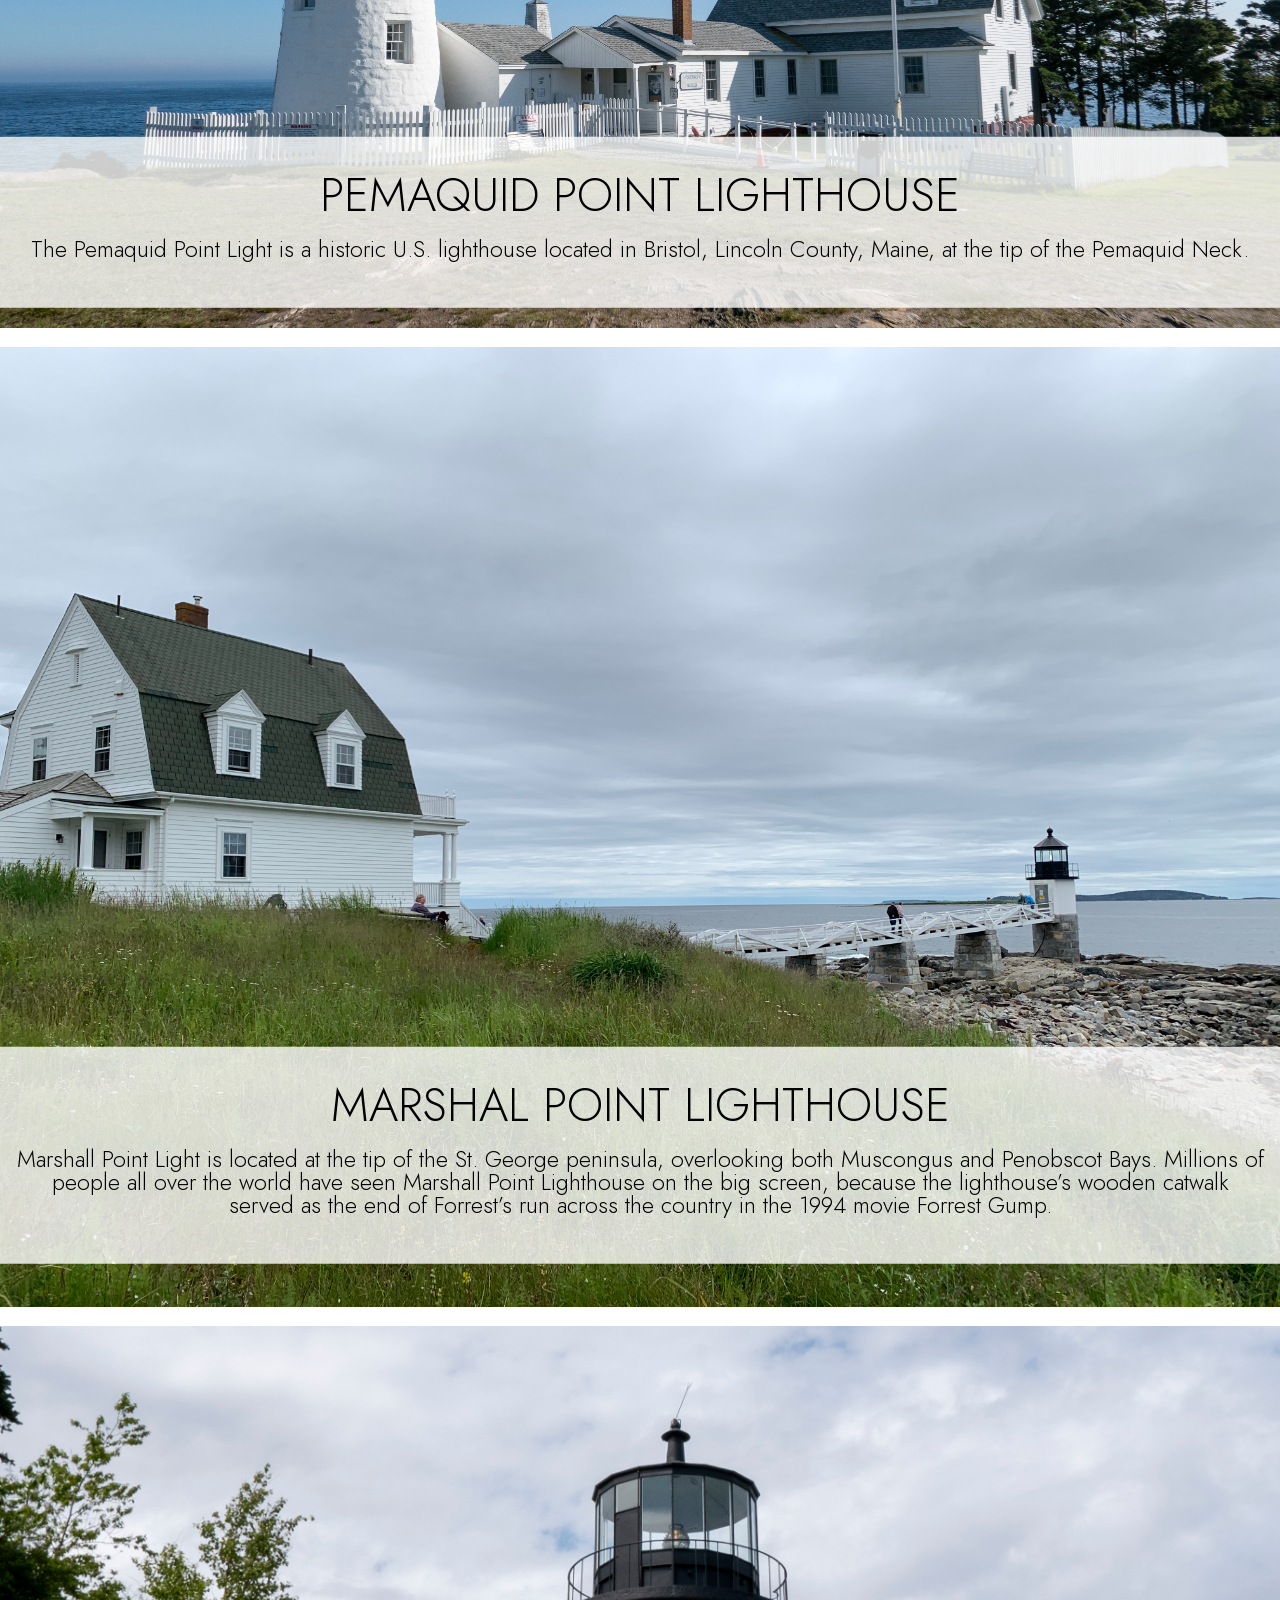
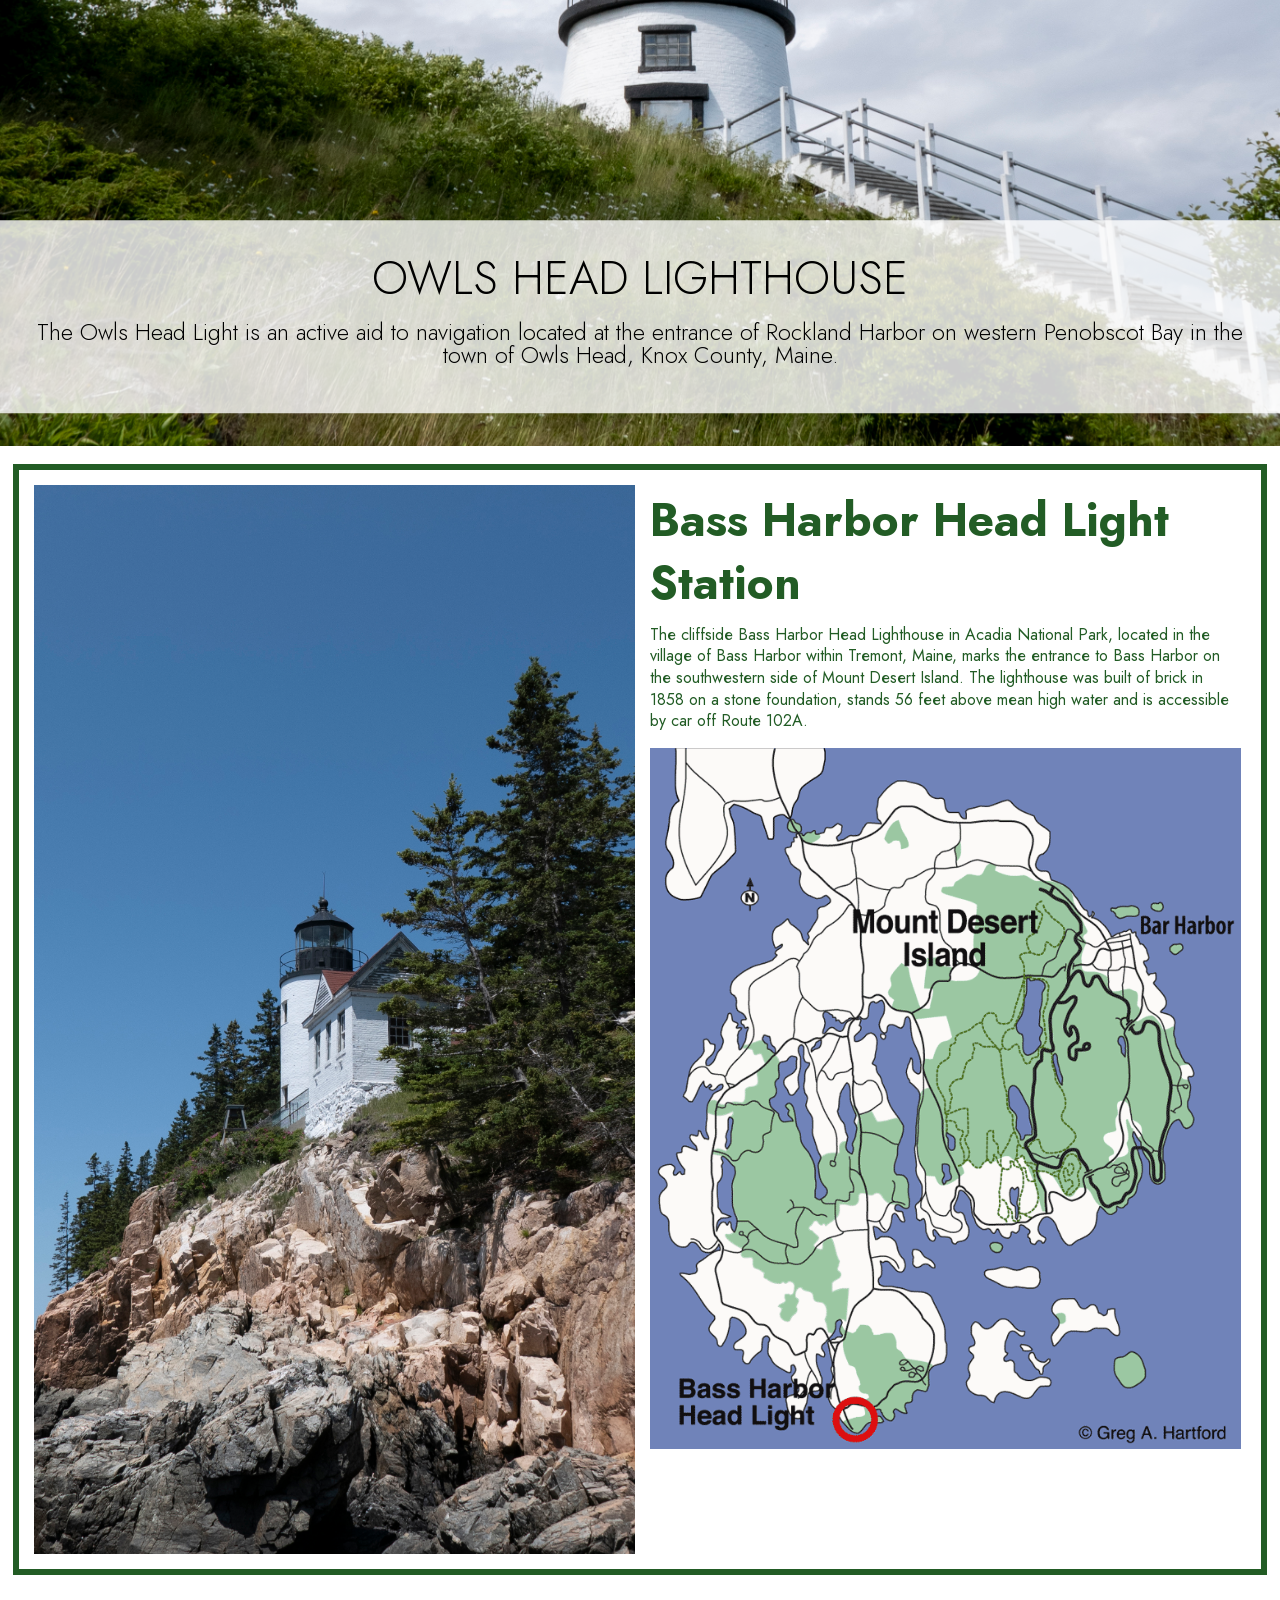
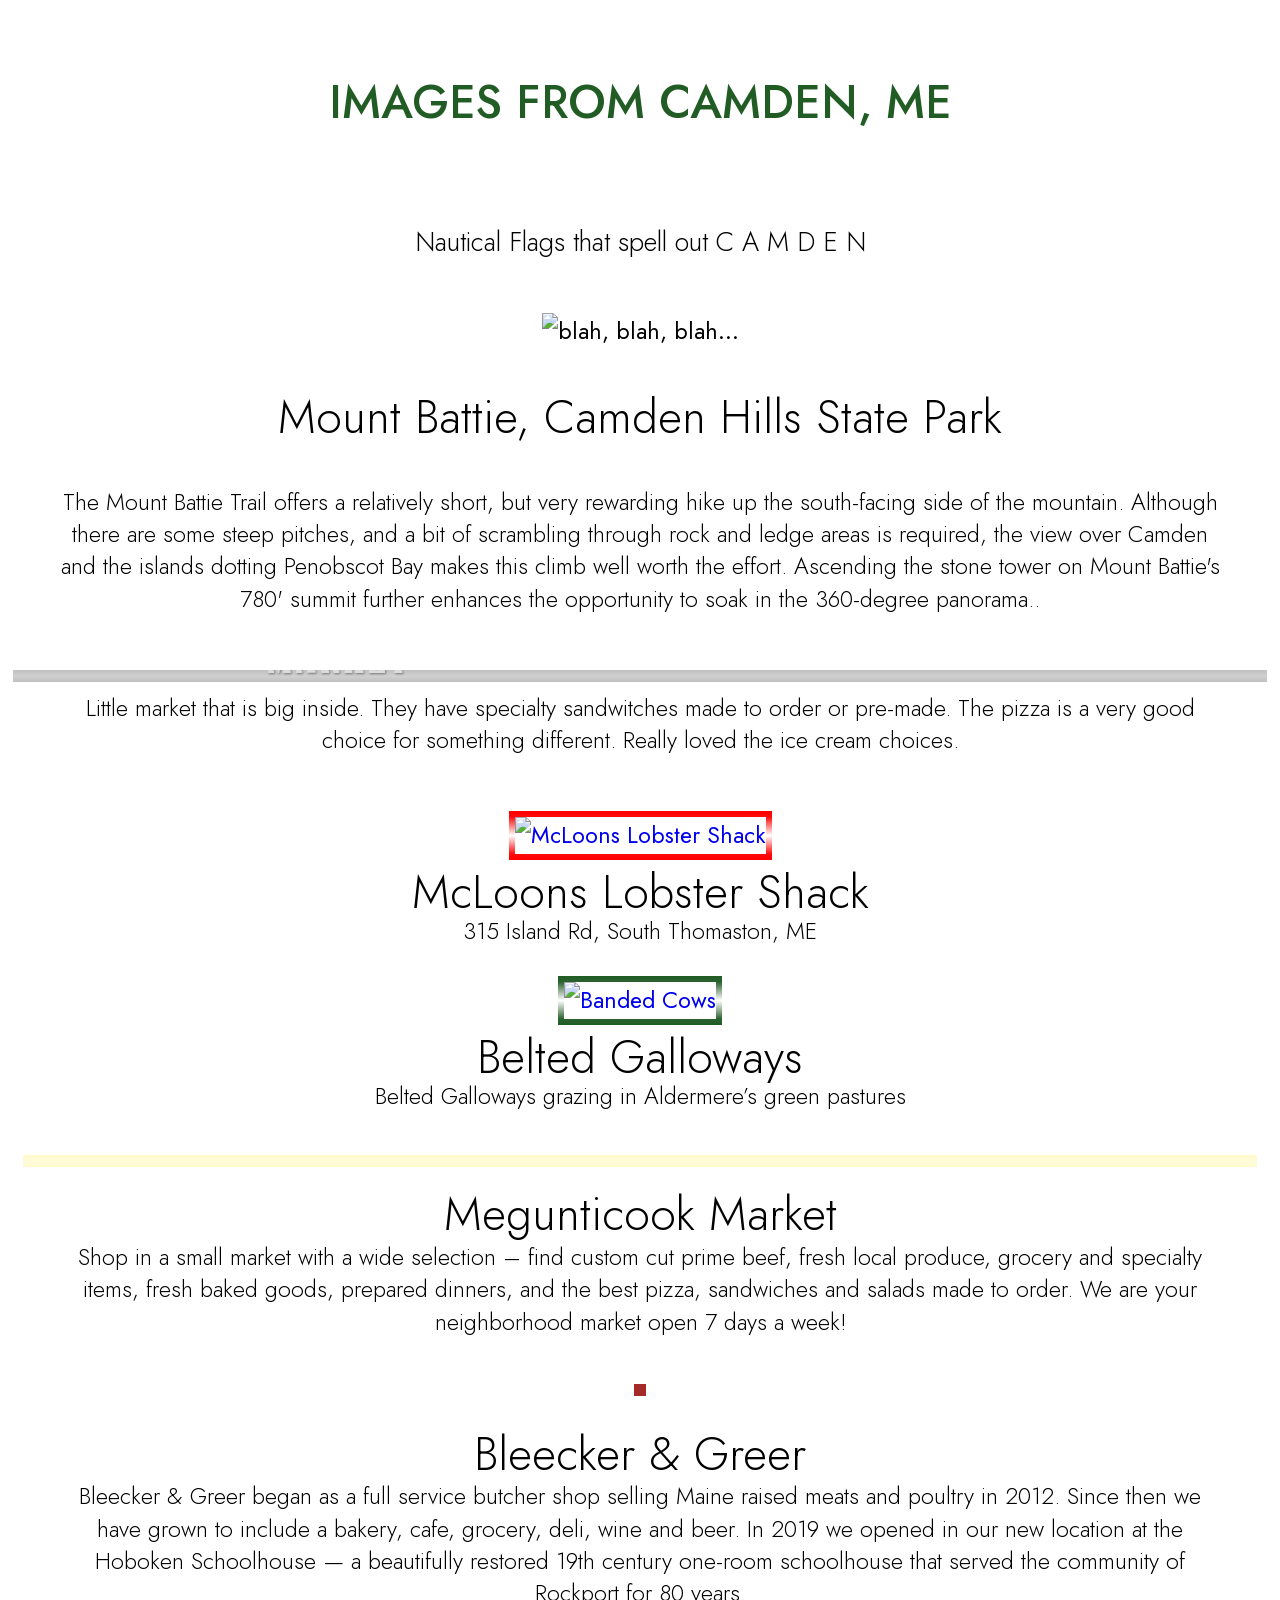
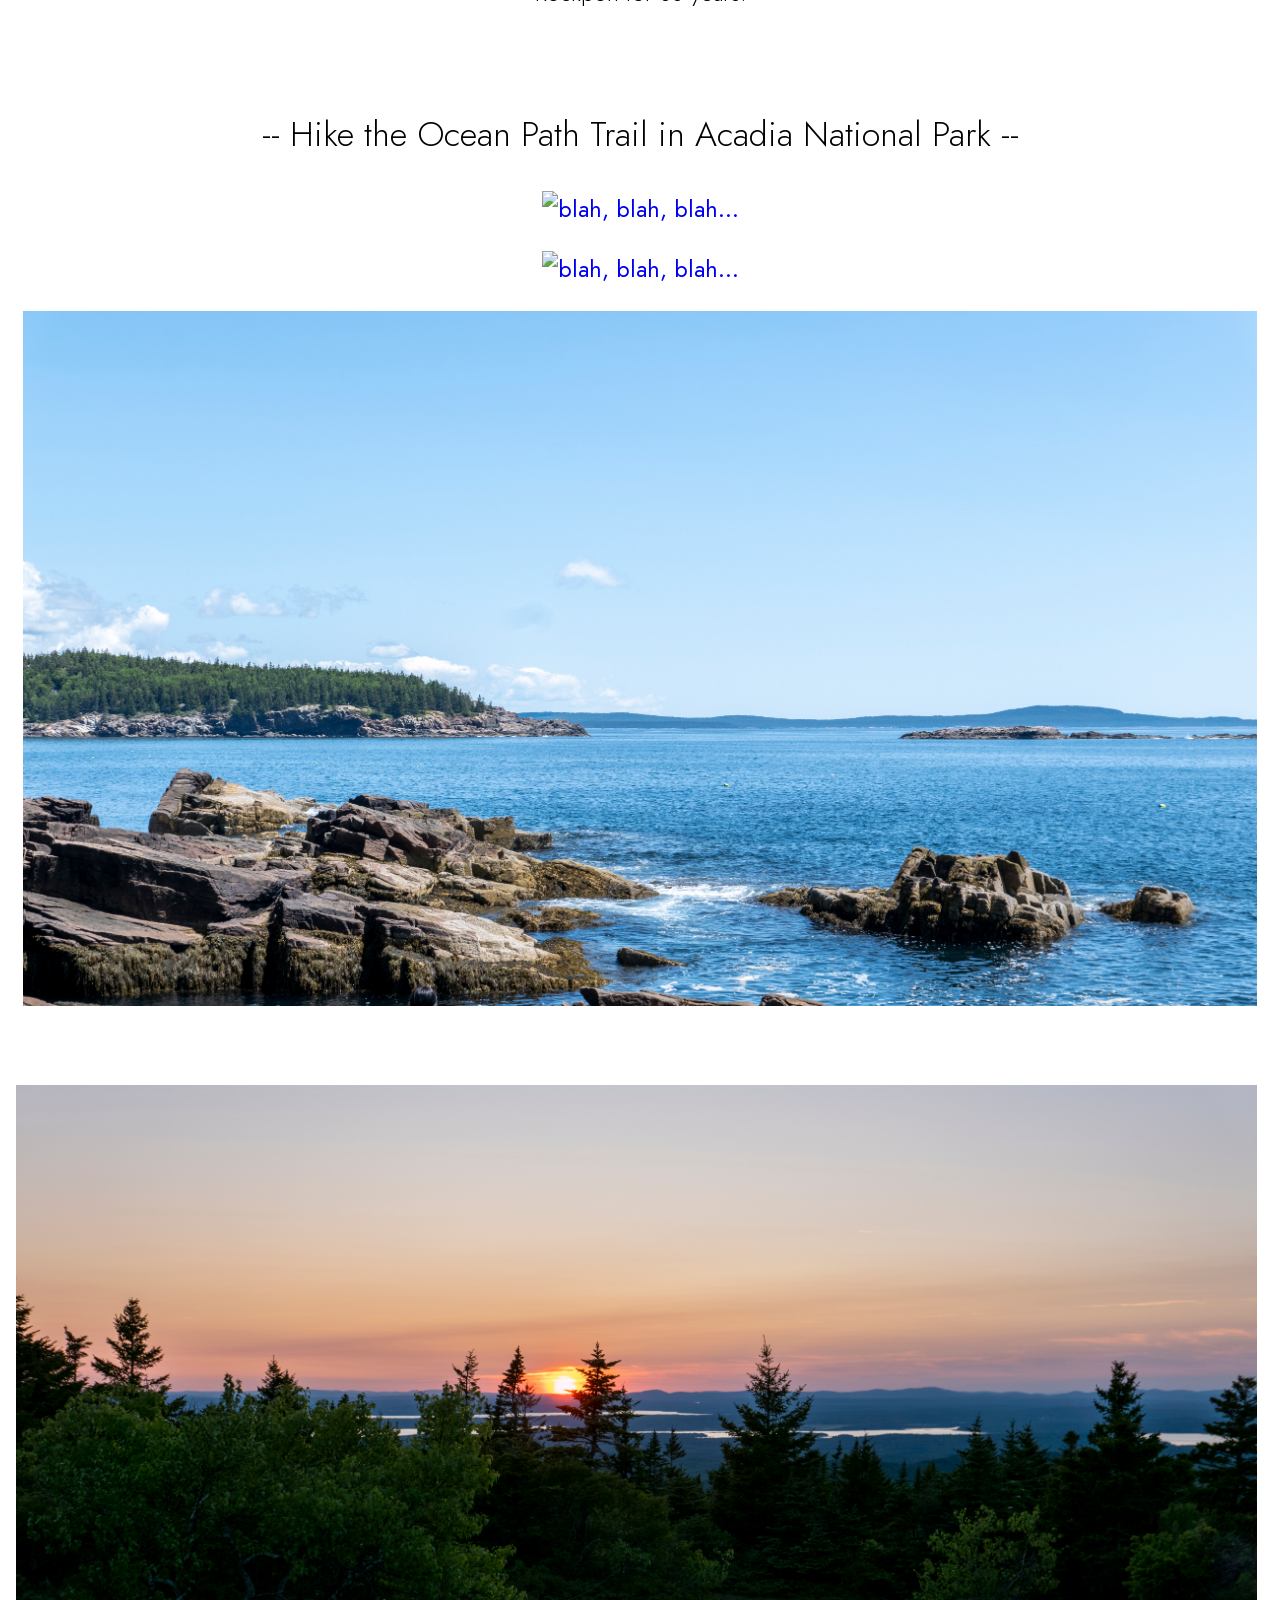
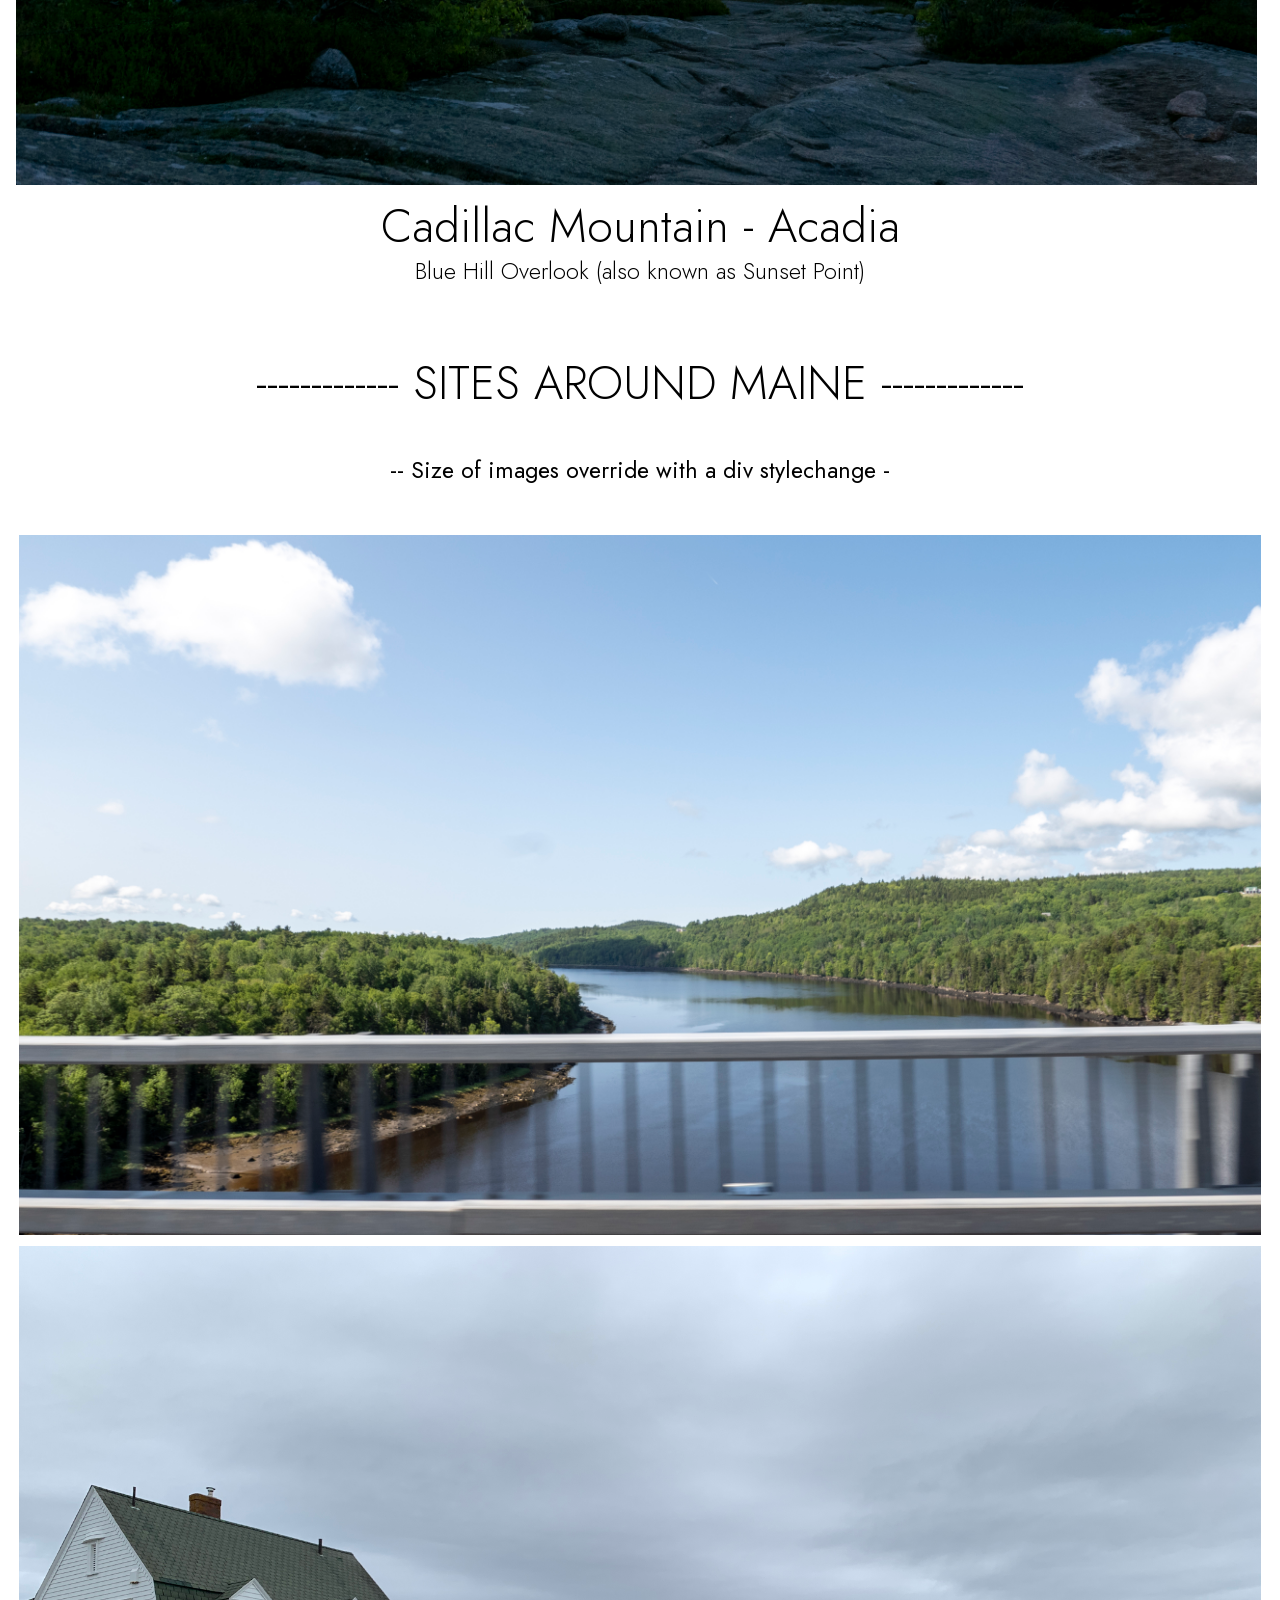
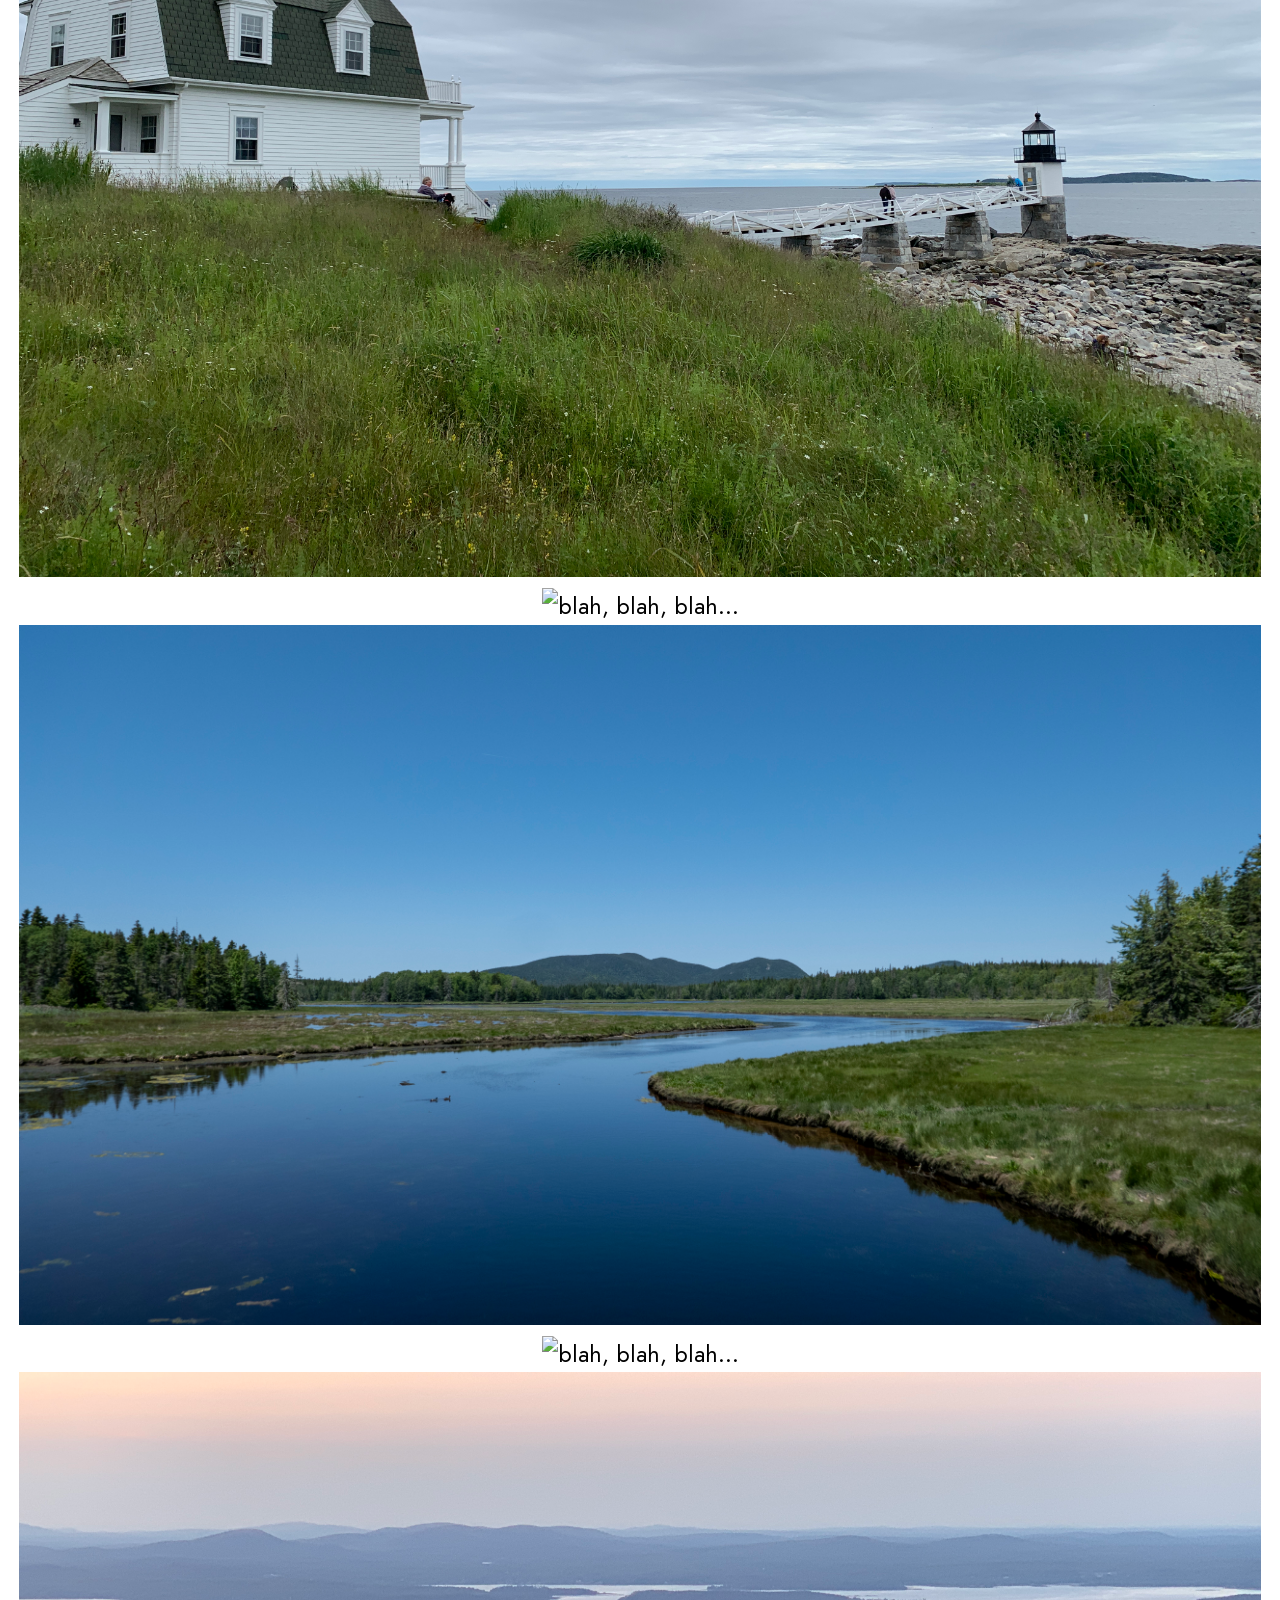
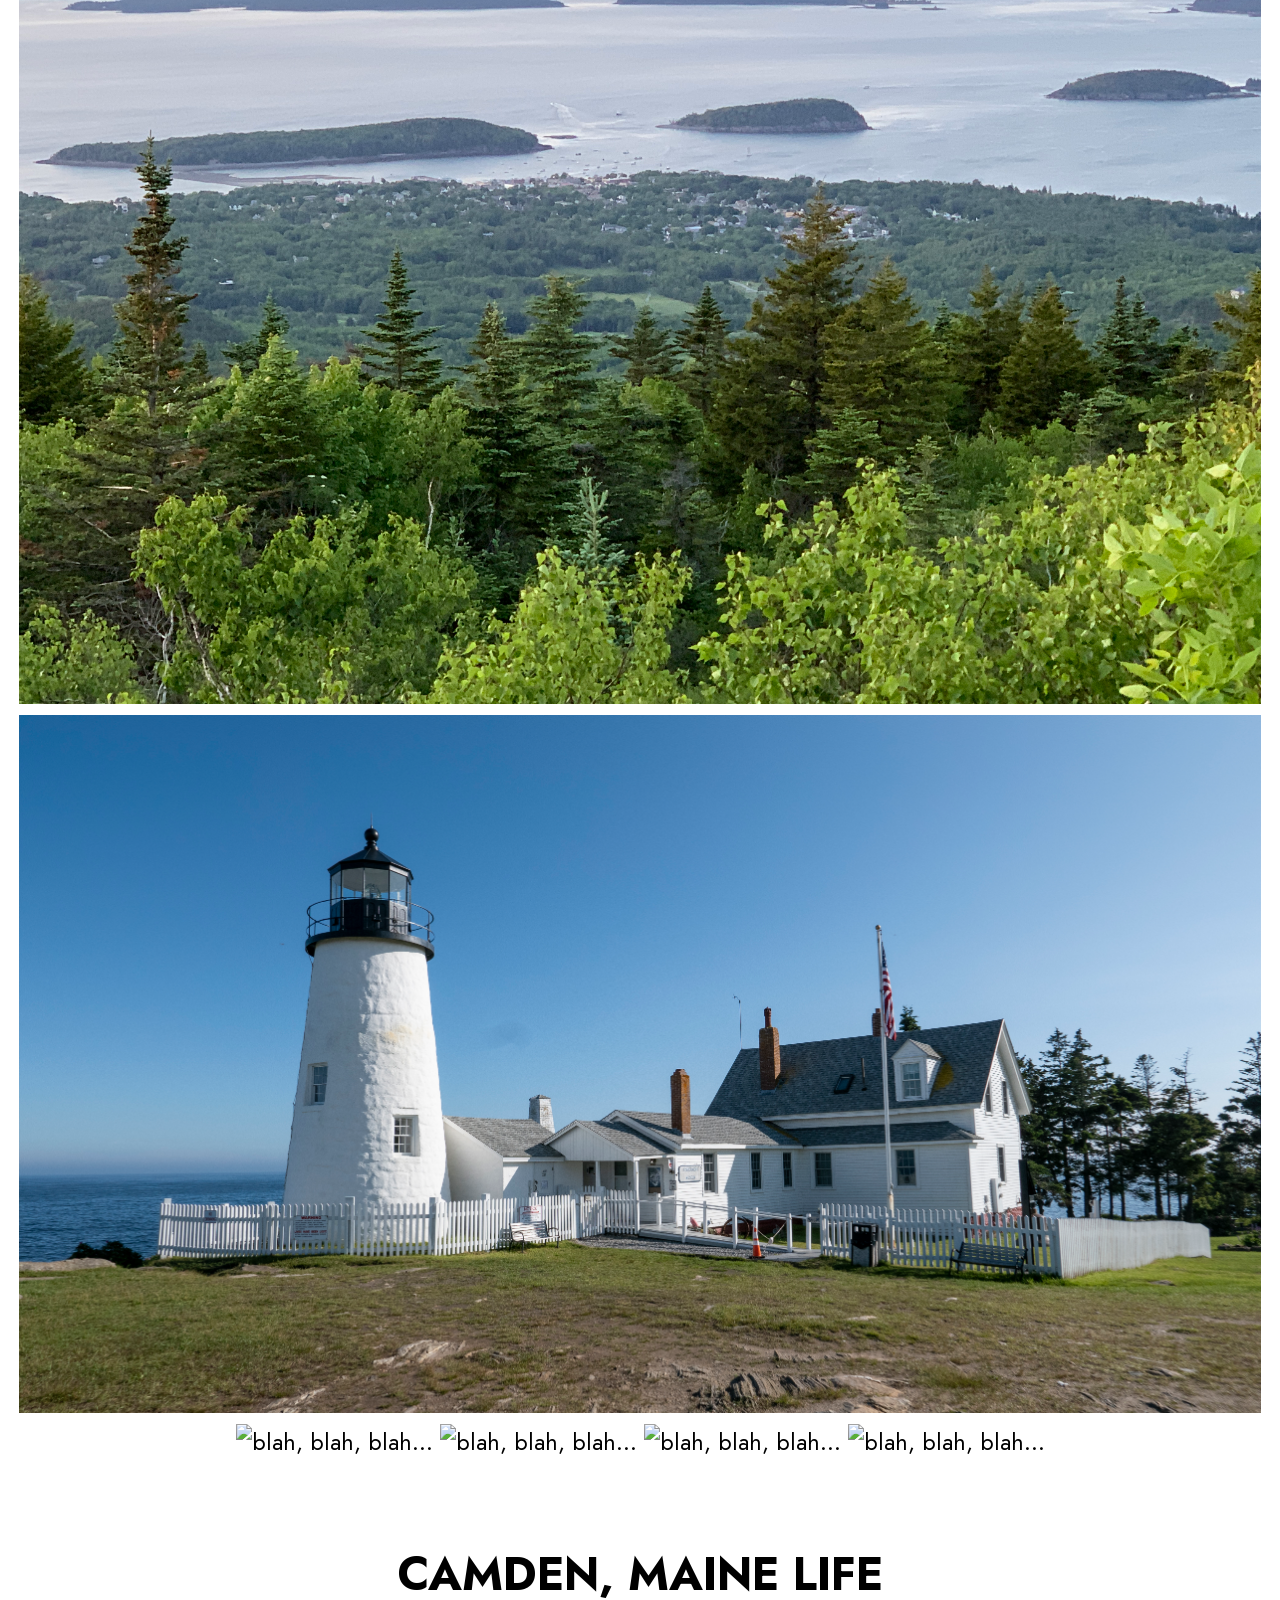
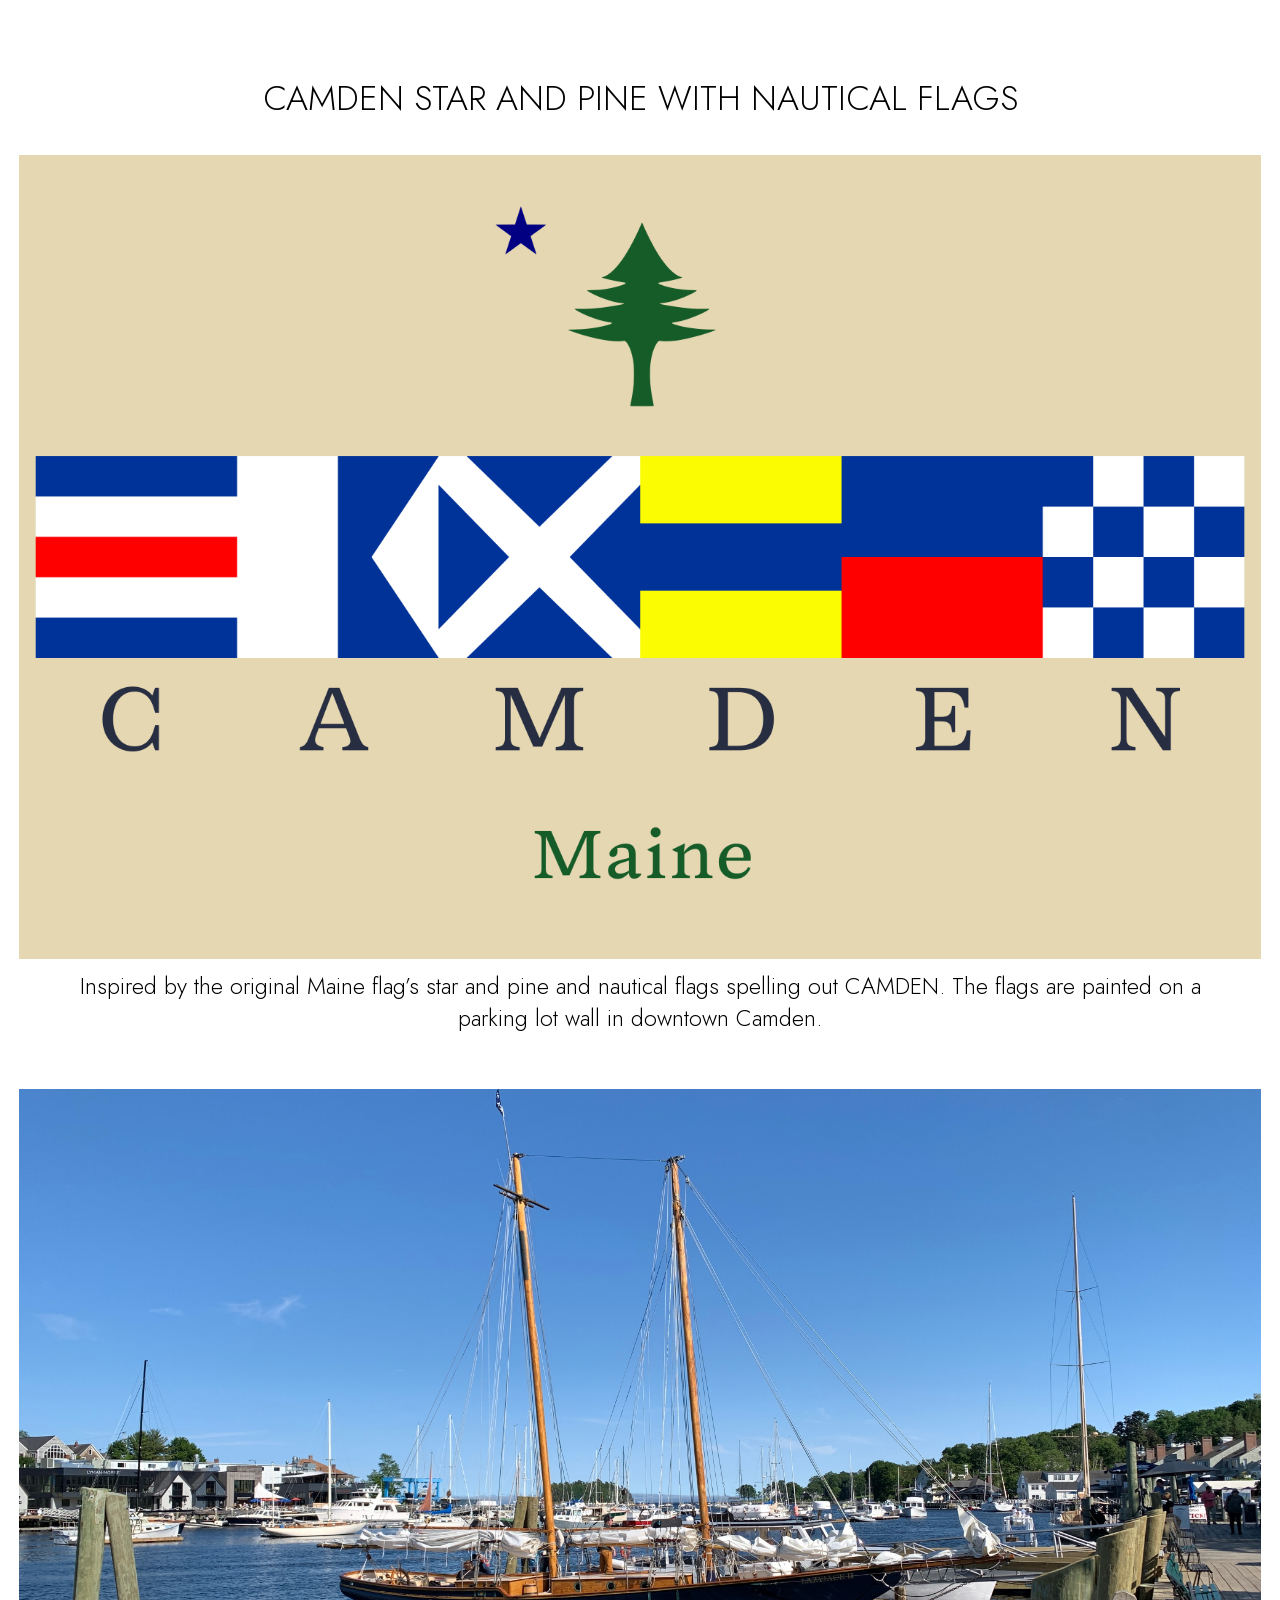
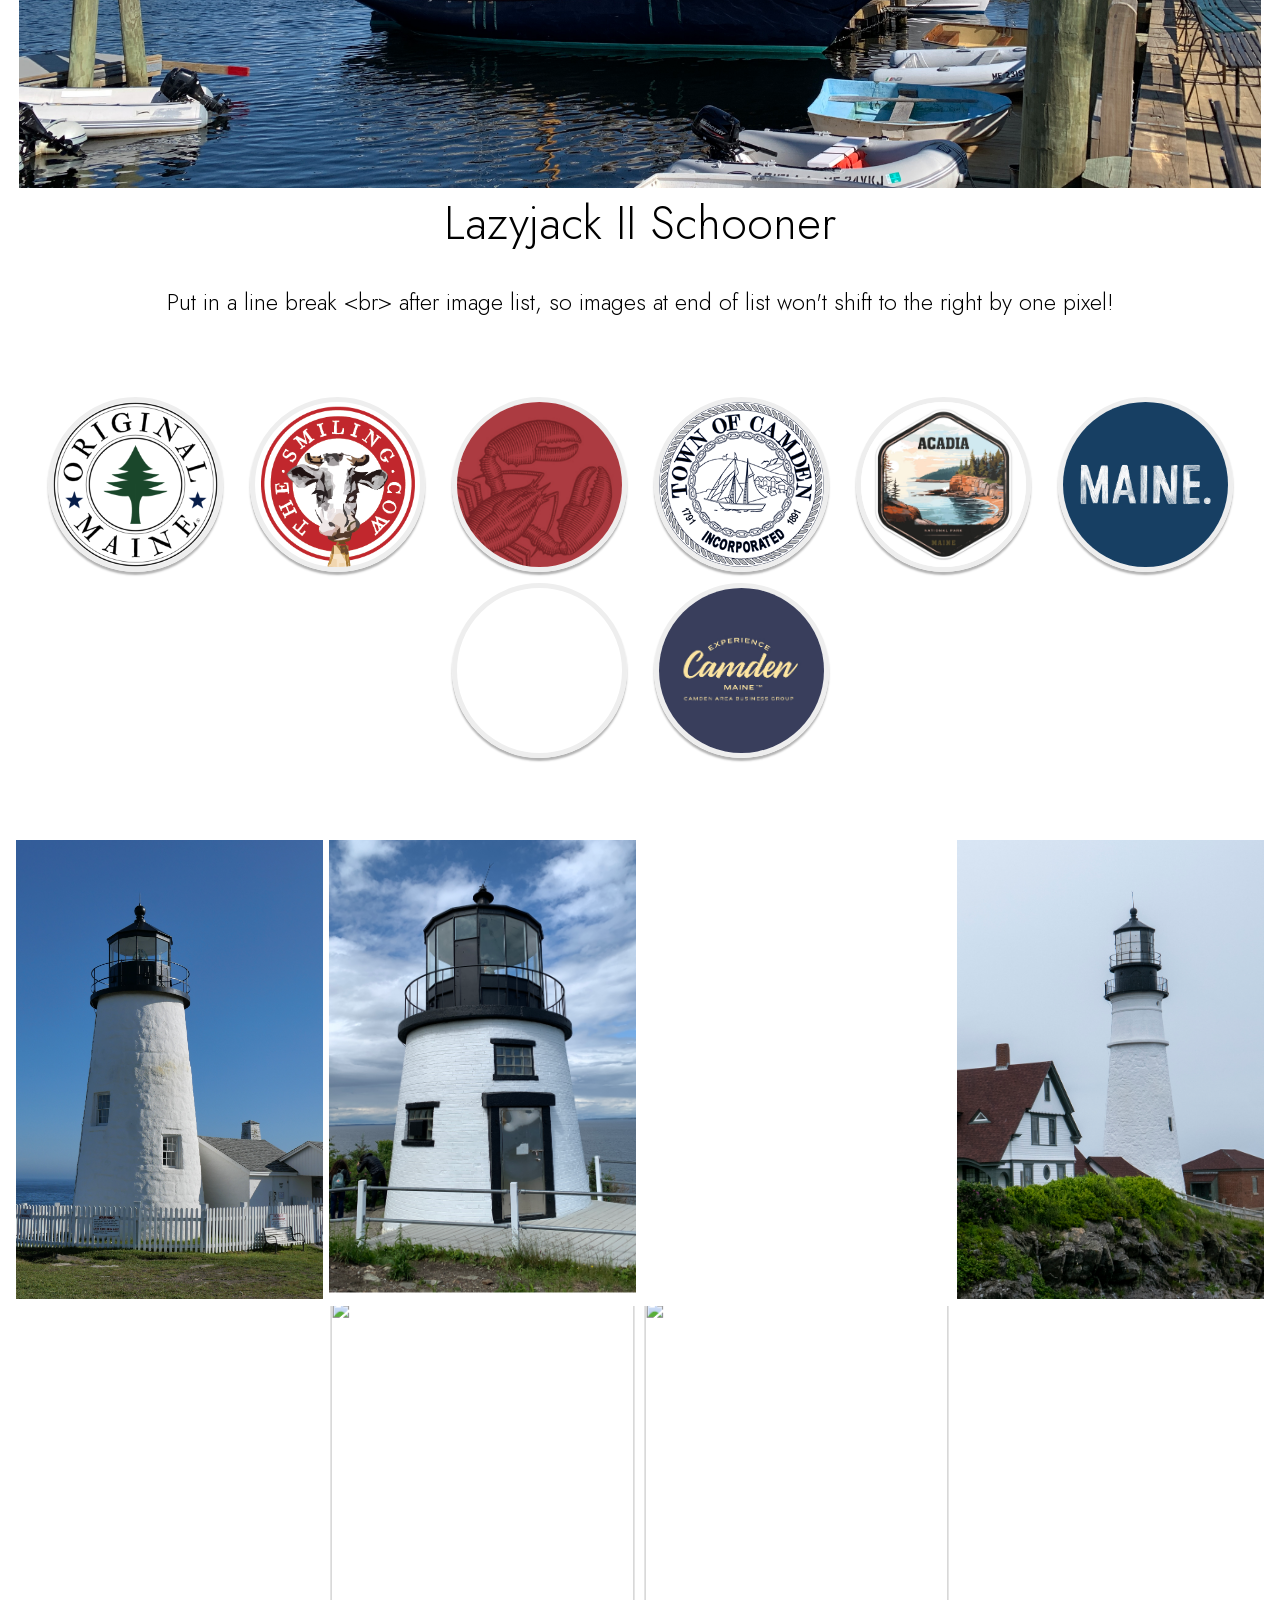
==== commit aee4e039: "Update index.html" ====
--- a/index.html
+++ b/index.html
@@ -550,7 +550,7 @@
       <img src="images/PREM1207.jpg" alt="" style="object-position: -1vw -3vw; transform: scale(1.25);"/>
     </div>
   <div class="photo4ups">
-      <img src="images/Owls Head Lighthouse.JPG" alt="" style="object-position: 0vw 0vw; transform: scale(1.02);"/>
+      <img src="images/Owls Head Lighthouse.jpeg" alt="" style="object-position: 0vw 0vw; transform: scale(1.02);"/>
     </div>
 	 <div class="photo4ups">
       <img src="images/PREM1144.jpg" alt="" style="object-position: 0vw -2vw; transform: scale(1.30);"/>
